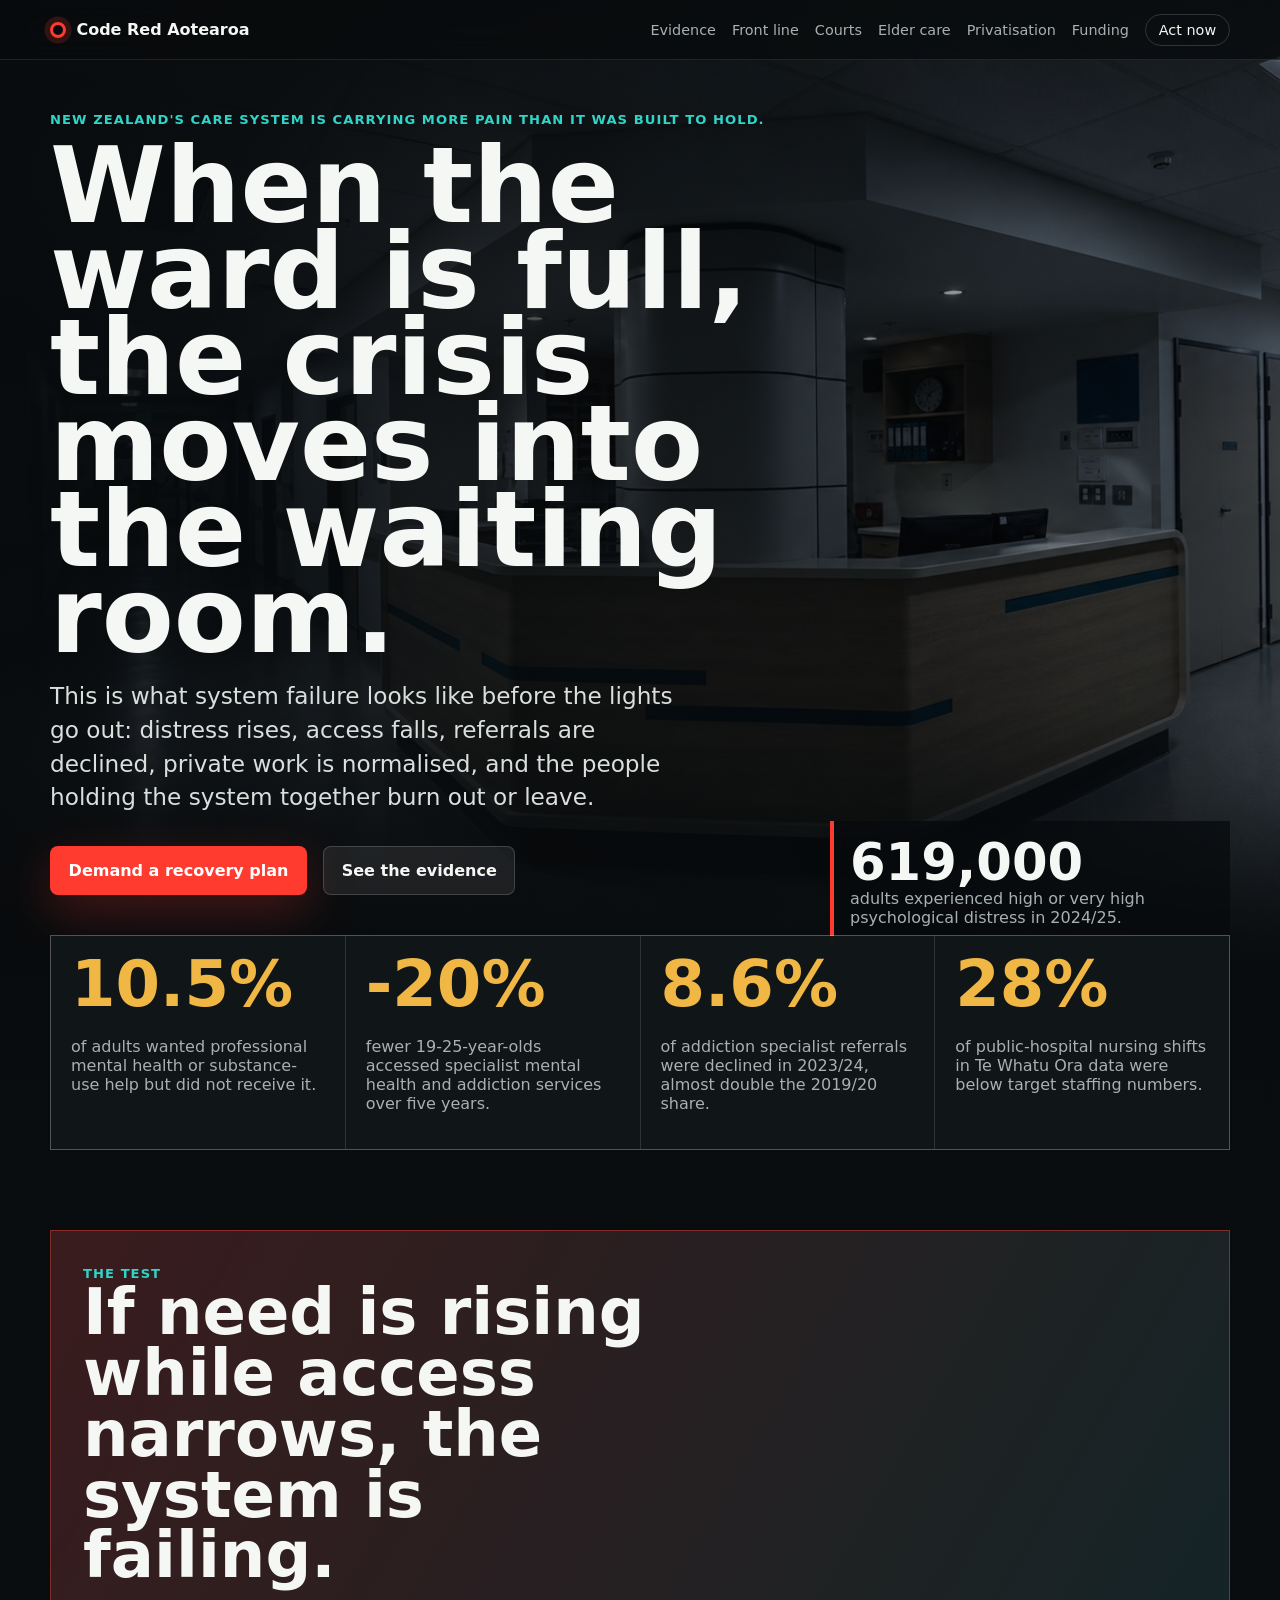
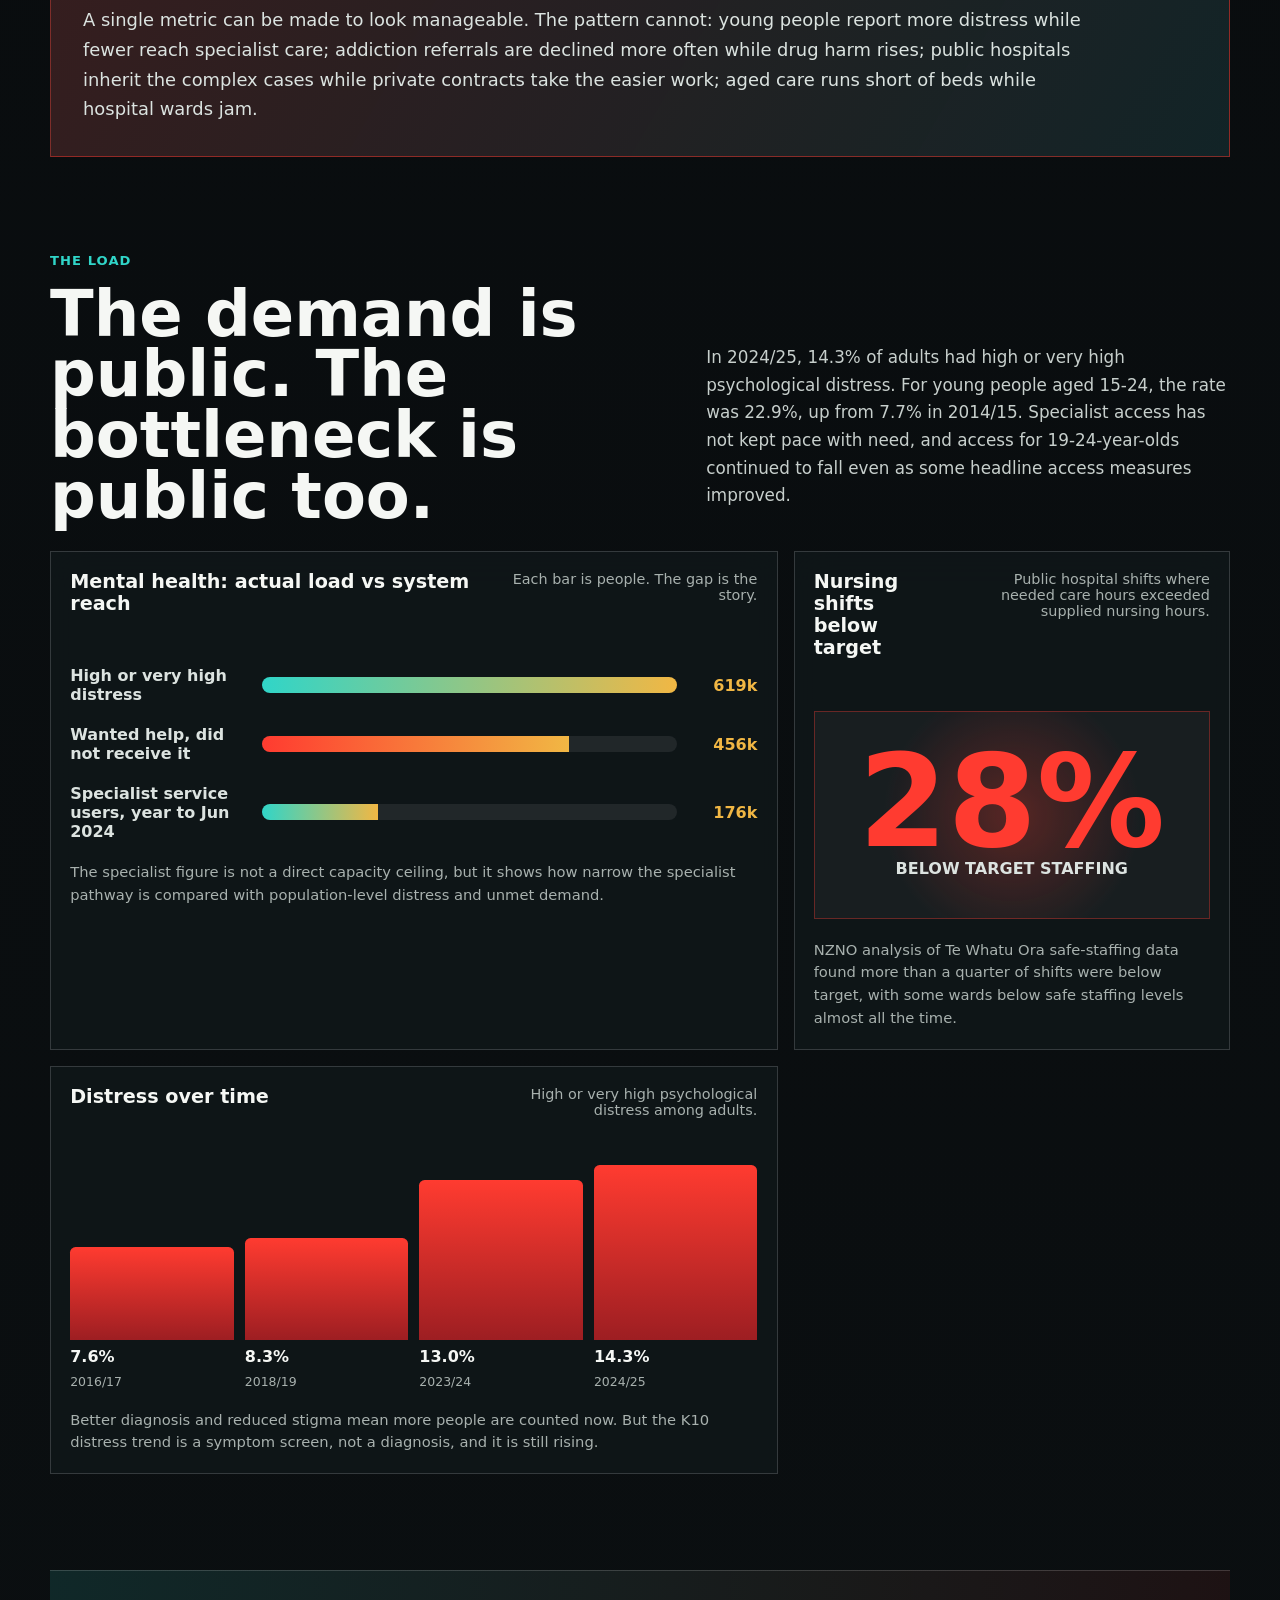
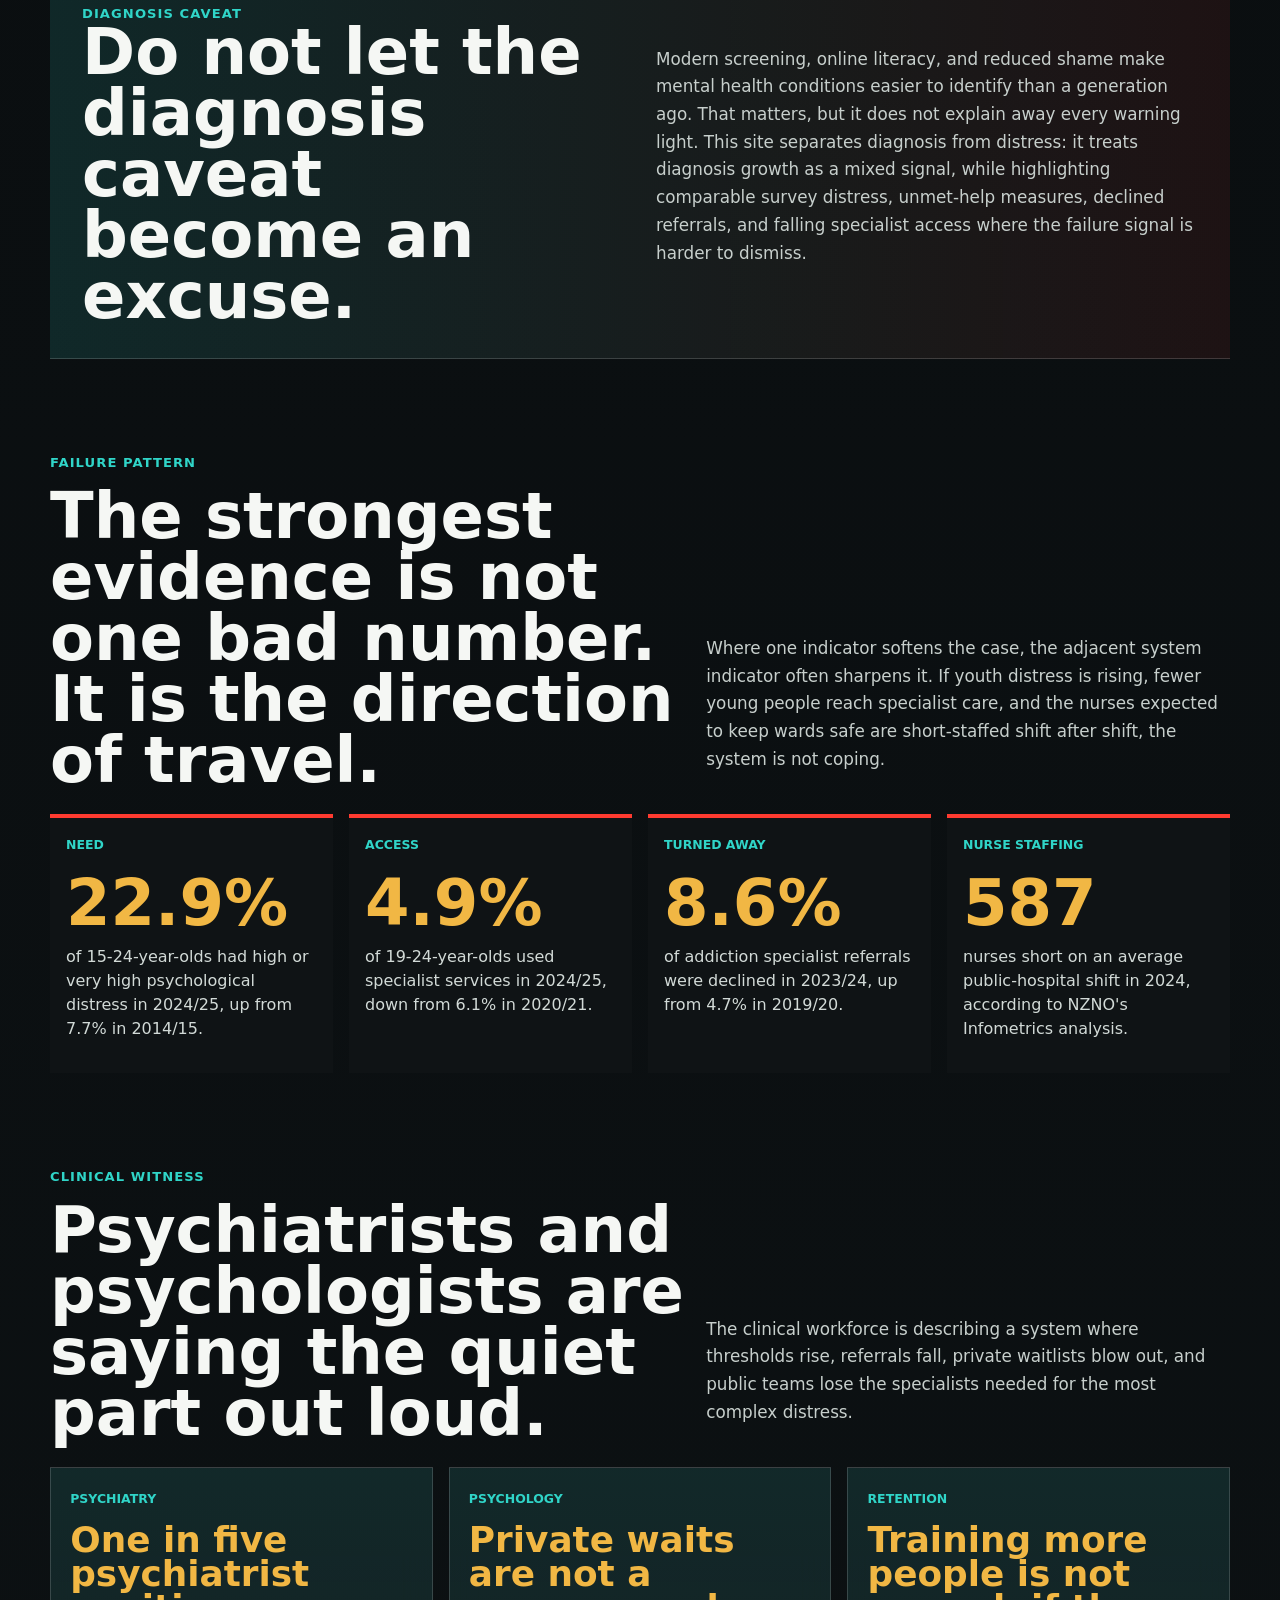
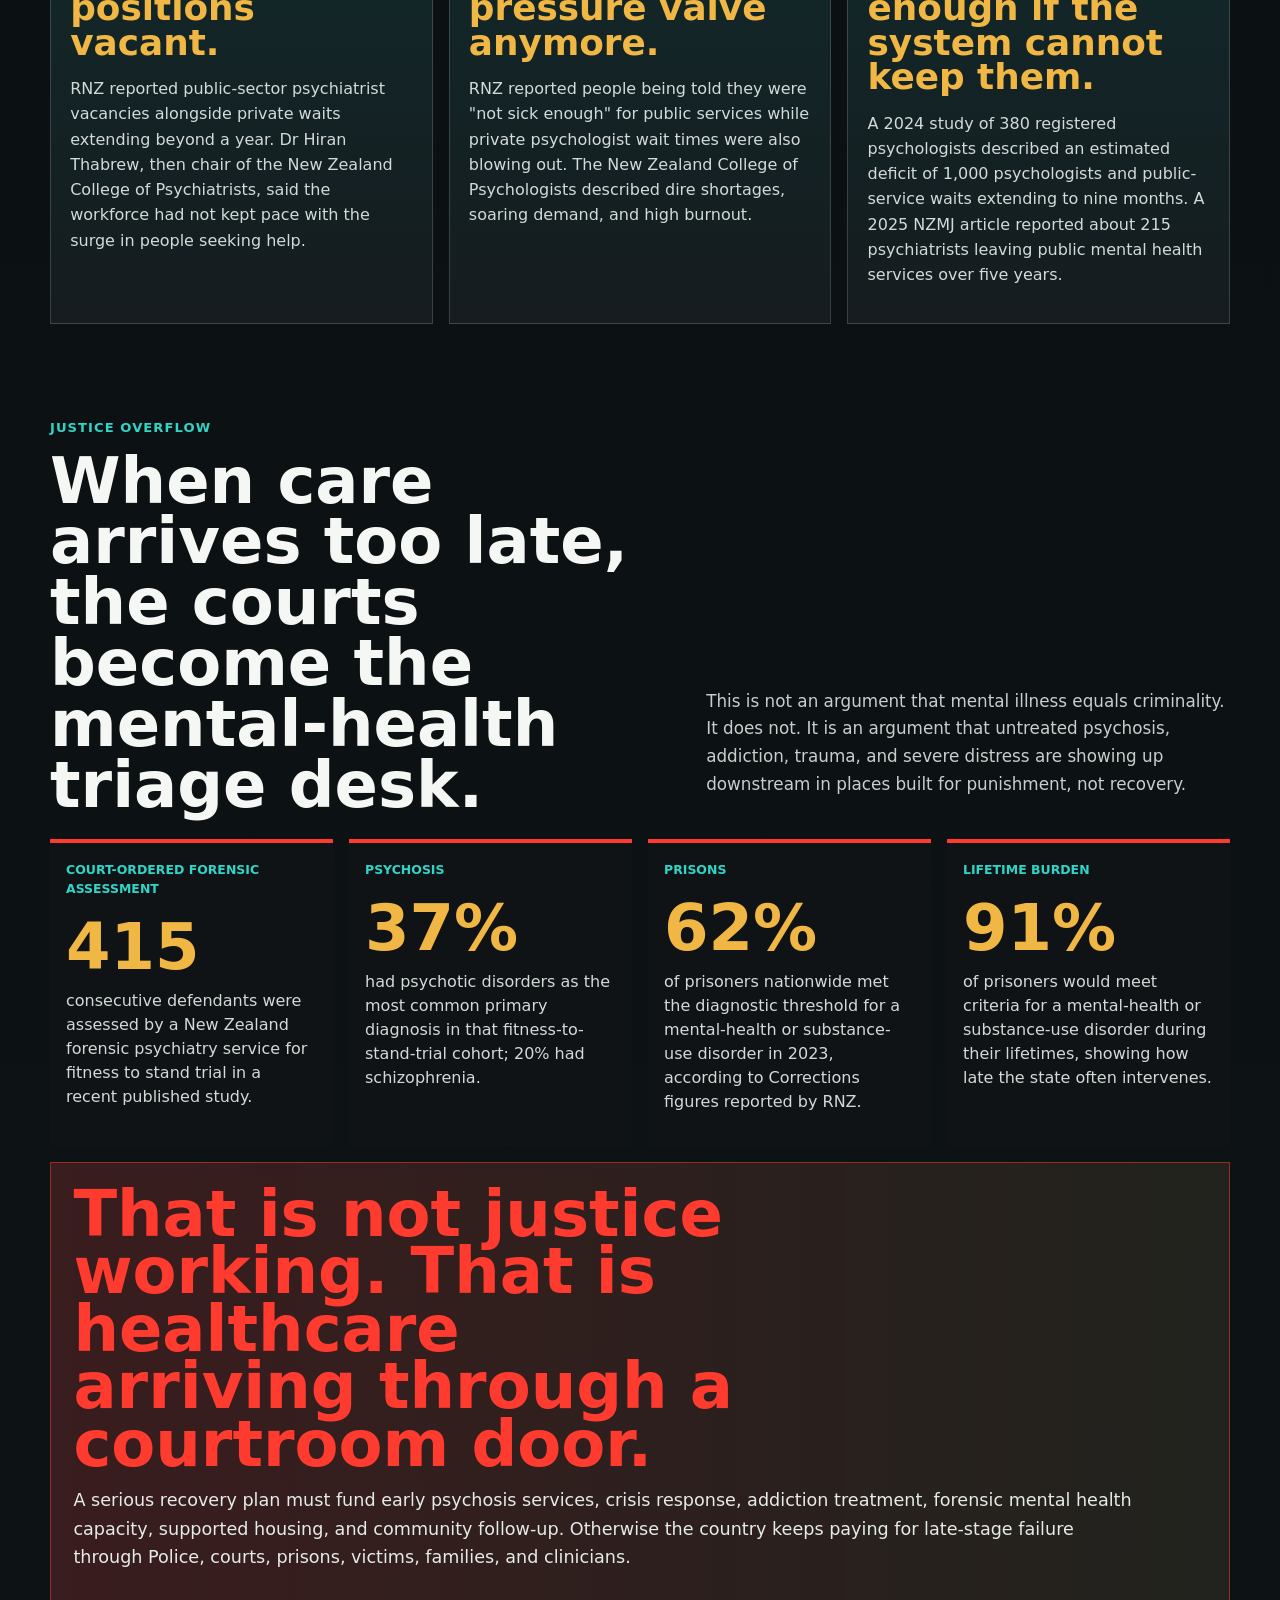
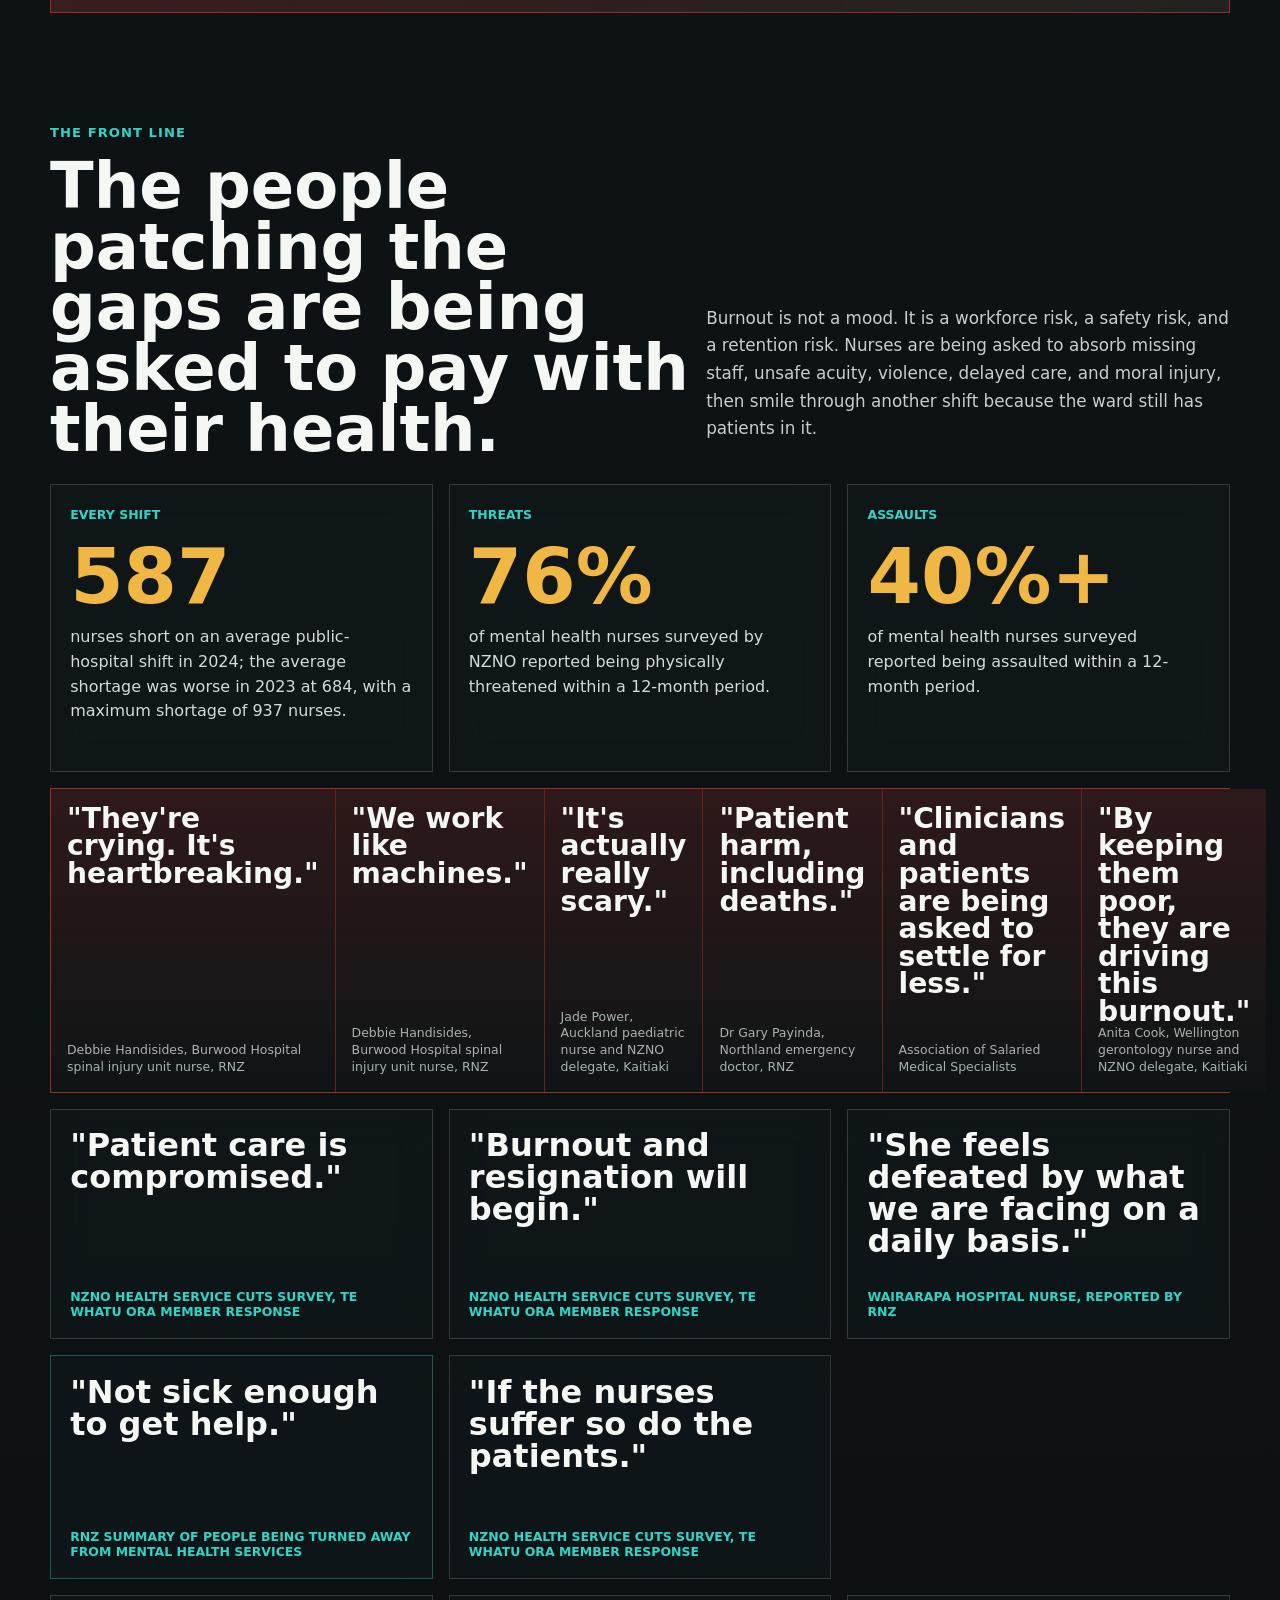
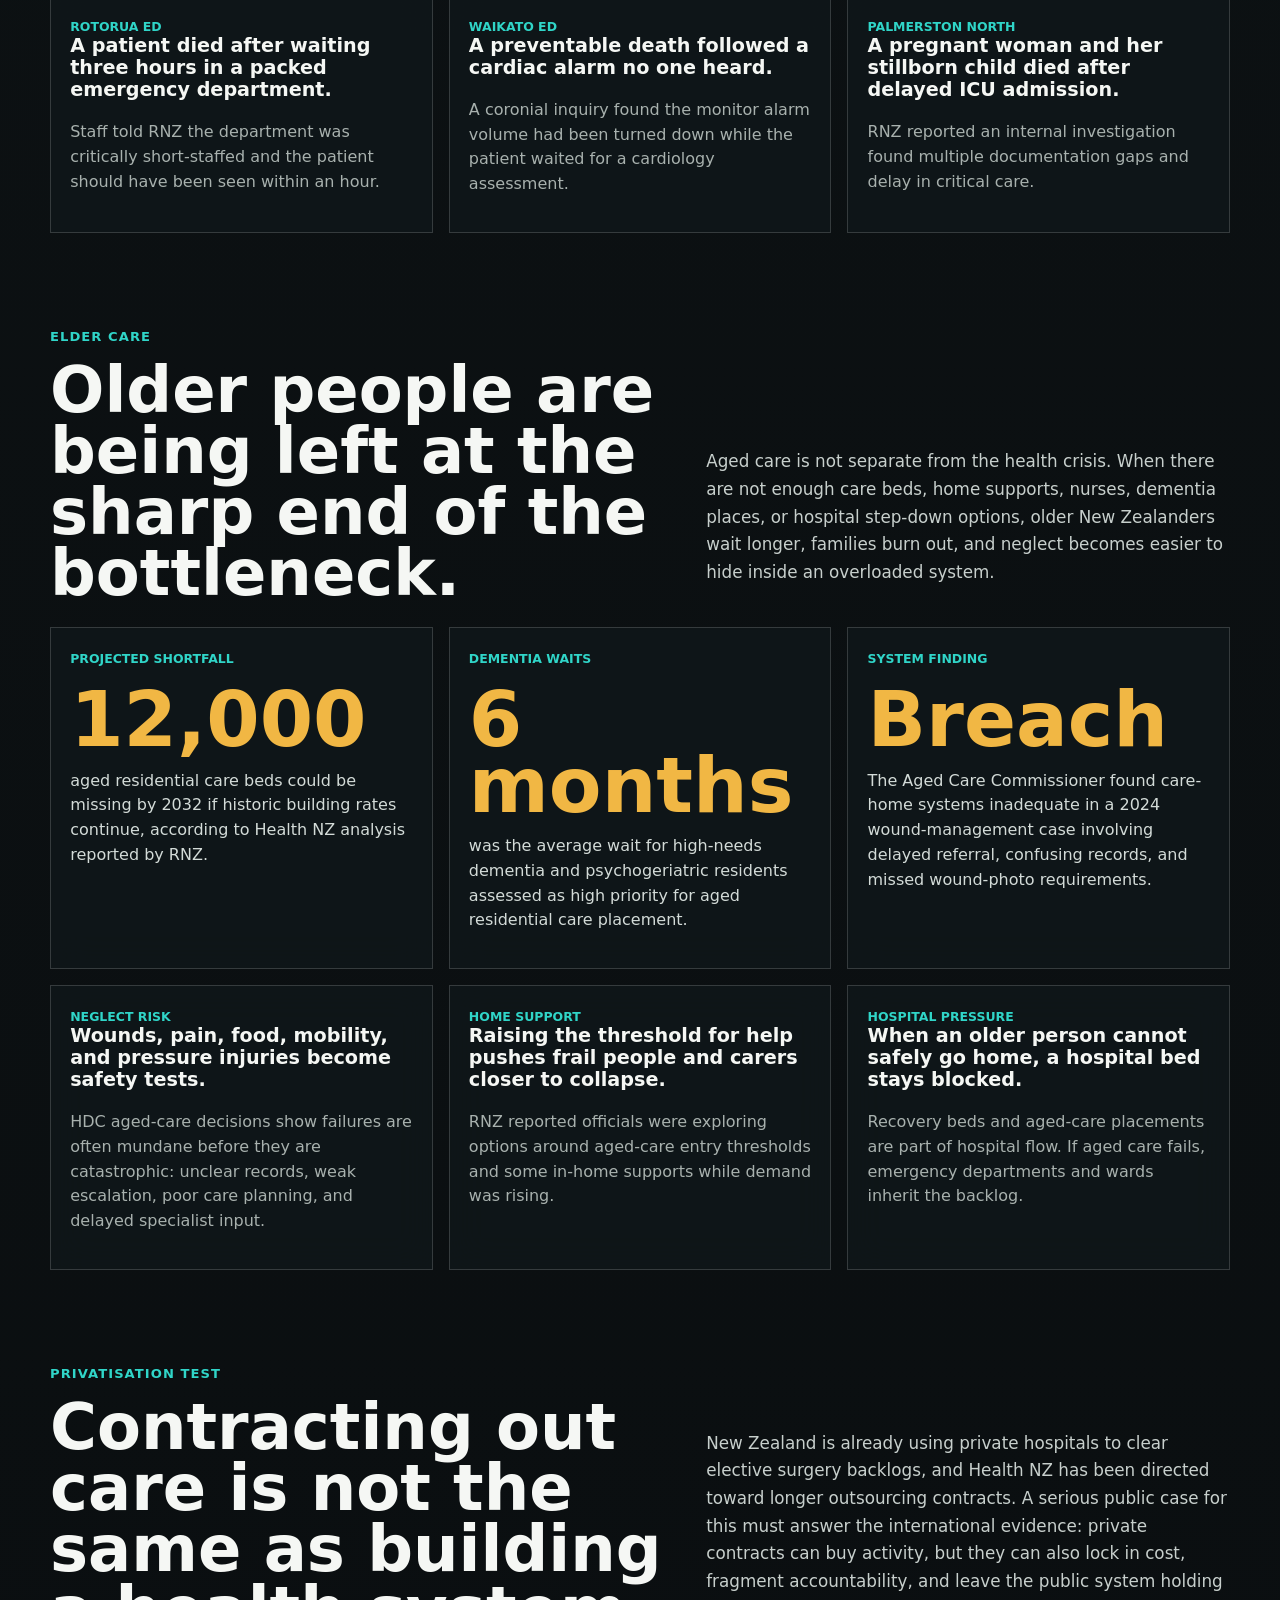
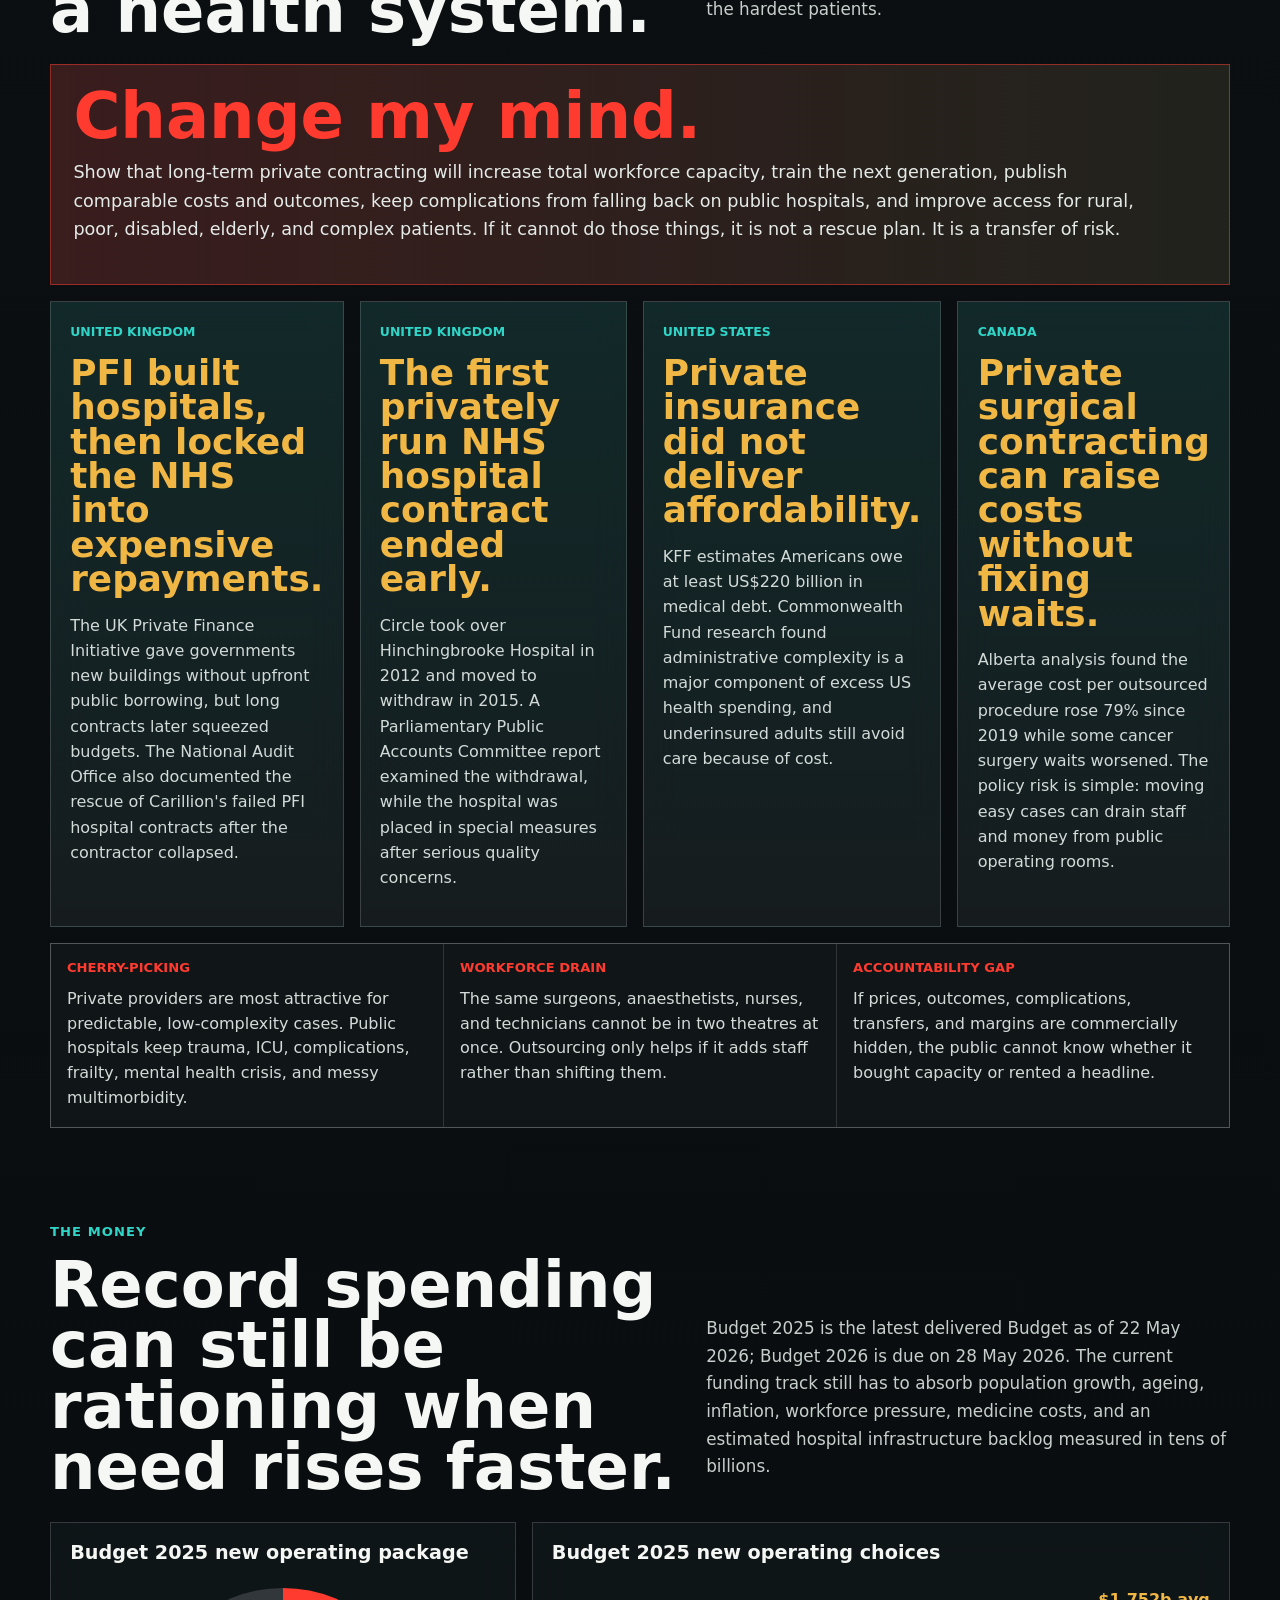
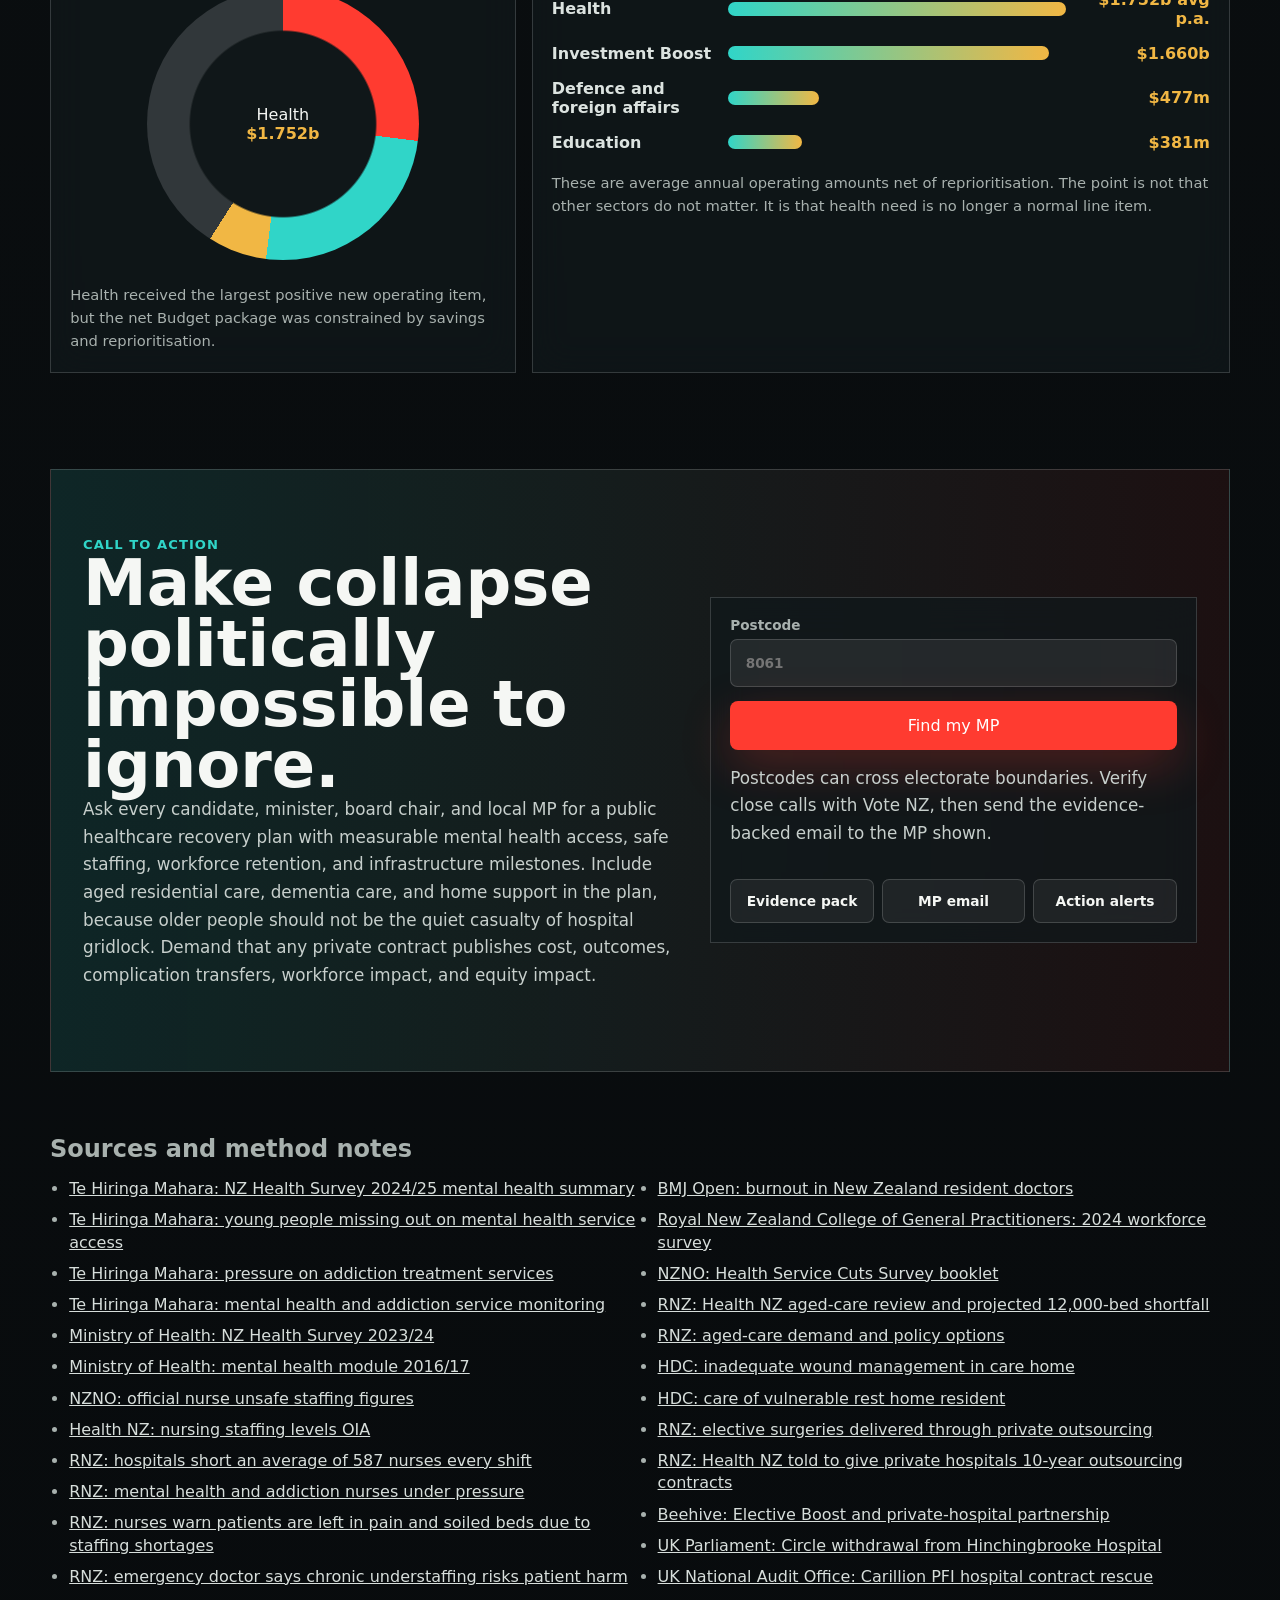
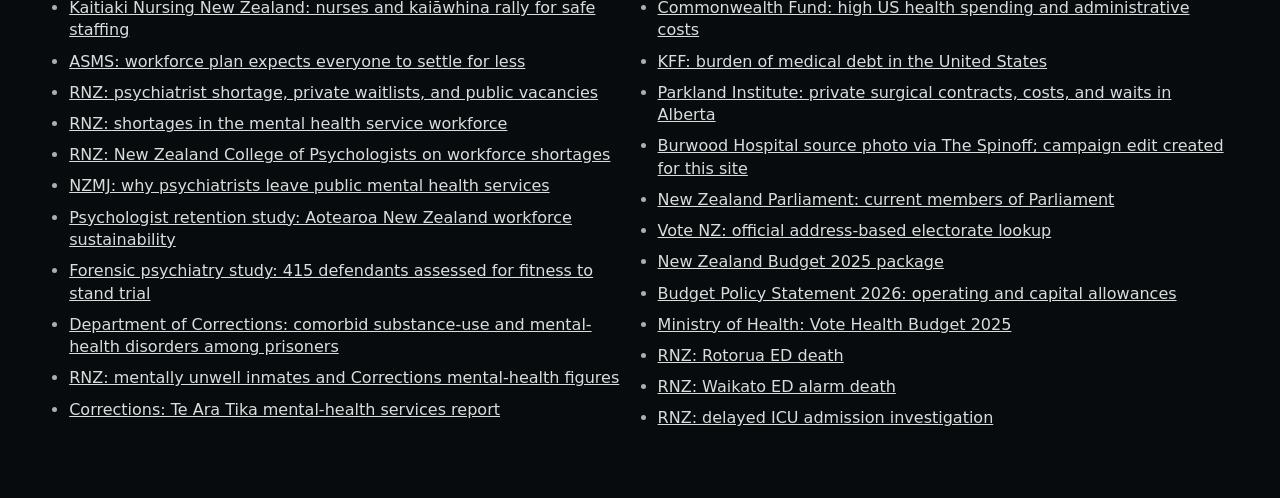
==== index.html @ 7e487094 "Initial healthcare awareness site" ====
<!doctype html>
<html lang="en-NZ">
  <head>
    <meta charset="utf-8" />
    <meta name="viewport" content="width=device-width, initial-scale=1" />
    <title>Code Red Aotearoa | NZ Healthcare Awareness</title>
    <meta
      name="description"
      content="A hard-hitting evidence-led campaign page on the pressure inside New Zealand's public healthcare and mental health systems."
    />
    <link rel="preload" href="assets/burwood-hospital-dark-staffless.png" as="image" />
    <link rel="stylesheet" href="styles.css" />
  </head>
  <body>
    <header class="topbar" aria-label="Primary">
      <a class="brand" href="#top" aria-label="Code Red Aotearoa home">
        <span class="brand-mark"></span>
        <span>Code Red Aotearoa</span>
      </a>
      <nav class="nav-links" aria-label="Sections">
        <a href="#evidence">Evidence</a>
        <a href="#frontline">Front line</a>
        <a href="#courts">Courts</a>
        <a href="#elder-care">Elder care</a>
        <a href="#privatisation">Privatisation</a>
        <a href="#funding">Funding</a>
        <a class="nav-cta" href="#act">Act now</a>
      </nav>
    </header>

    <main id="top">
      <section class="hero">
        <img src="assets/burwood-hospital-dark-staffless.png" alt="" />
        <div class="hero-overlay"></div>
        <div class="hero-content">
          <p class="eyebrow">New Zealand's care system is carrying more pain than it was built to hold.</p>
          <h1>When the ward is full, the crisis moves into the waiting room.</h1>
          <p class="hero-copy">
            This is what system failure looks like before the lights go out: distress rises, access falls, referrals
            are declined, private work is normalised, and the people holding the system together burn out or leave.
          </p>
          <div class="hero-actions">
            <a class="button primary" href="#act">Demand a recovery plan</a>
            <a class="button secondary" href="#evidence">See the evidence</a>
          </div>
        </div>
        <aside class="hero-stat" aria-label="Key statistic">
          <strong>619,000</strong>
          <span>adults experienced high or very high psychological distress in 2024/25.</span>
        </aside>
      </section>

      <section class="impact-strip" aria-label="Snapshot statistics">
        <article>
          <span>10.5%</span>
          <p>of adults wanted professional mental health or substance-use help but did not receive it.</p>
        </article>
        <article>
          <span>-20%</span>
          <p>fewer 19-25-year-olds accessed specialist mental health and addiction services over five years.</p>
        </article>
        <article>
          <span>8.6%</span>
          <p>of addiction specialist referrals were declined in 2023/24, almost double the 2019/20 share.</p>
        </article>
        <article>
          <span>28%</span>
          <p>of public-hospital nursing shifts in Te Whatu Ora data were below target staffing numbers.</p>
        </article>
      </section>

      <section class="failure-thesis" aria-label="Core argument">
        <span class="section-kicker">The test</span>
        <h2>If need is rising while access narrows, the system is failing.</h2>
        <p>
          A single metric can be made to look manageable. The pattern cannot: young people report more distress while
          fewer reach specialist care; addiction referrals are declined more often while drug harm rises; public hospitals
          inherit the complex cases while private contracts take the easier work; aged care runs short of beds while
          hospital wards jam.
        </p>
      </section>

      <section id="evidence" class="section evidence">
        <div class="section-kicker">The load</div>
        <div class="split-intro">
          <h2>The demand is public. The bottleneck is public too.</h2>
          <p>
            In 2024/25, 14.3% of adults had high or very high psychological distress. For young people aged 15-24,
            the rate was 22.9%, up from 7.7% in 2014/15. Specialist access has not kept pace with need, and access
            for 19-24-year-olds continued to fall even as some headline access measures improved.
          </p>
        </div>

        <div class="data-grid">
          <article class="panel wide">
            <div class="panel-head">
              <h3>Mental health: actual load vs system reach</h3>
              <p>Each bar is people. The gap is the story.</p>
            </div>
            <div class="capacity-chart" aria-label="Mental health load and service capacity comparison">
              <div class="bar-row">
                <span>High or very high distress</span>
                <div class="bar-track"><i style="--size: 100%"></i></div>
                <b>619k</b>
              </div>
              <div class="bar-row danger">
                <span>Wanted help, did not receive it</span>
                <div class="bar-track"><i style="--size: 74%"></i></div>
                <b>456k</b>
              </div>
              <div class="bar-row">
                <span>Specialist service users, year to Jun 2024</span>
                <div class="bar-track"><i style="--size: 28%"></i></div>
                <b>176k</b>
              </div>
            </div>
            <p class="note">
              The specialist figure is not a direct capacity ceiling, but it shows how narrow the specialist pathway
              is compared with population-level distress and unmet demand.
            </p>
          </article>

          <article class="panel">
            <div class="panel-head">
              <h3>Nursing shifts below target</h3>
              <p>Public hospital shifts where needed care hours exceeded supplied nursing hours.</p>
            </div>
            <div class="staffing-meter" aria-label="Twenty-eight percent of nursing shifts below target staffing">
              <strong>28%</strong>
              <span>below target staffing</span>
            </div>
            <p class="note">
              NZNO analysis of Te Whatu Ora safe-staffing data found more than a quarter of shifts were below target,
              with some wards below safe staffing levels almost all the time.
            </p>
          </article>

          <article class="panel">
            <div class="panel-head">
              <h3>Distress over time</h3>
              <p>High or very high psychological distress among adults.</p>
            </div>
            <div class="mini-bars">
              <div><i style="height: 53%"></i><span>7.6%</span><em>2016/17</em></div>
              <div><i style="height: 58%"></i><span>8.3%</span><em>2018/19</em></div>
              <div><i style="height: 91%"></i><span>13.0%</span><em>2023/24</em></div>
              <div><i style="height: 100%"></i><span>14.3%</span><em>2024/25</em></div>
            </div>
            <p class="note">
              Better diagnosis and reduced stigma mean more people are counted now. But the K10 distress trend is a
              symptom screen, not a diagnosis, and it is still rising.
            </p>
          </article>
        </div>
      </section>

      <section class="diagnosis-band">
        <div>
          <span class="section-kicker">Diagnosis caveat</span>
          <h2>Do not let the diagnosis caveat become an excuse.</h2>
        </div>
        <p>
          Modern screening, online literacy, and reduced shame make mental health conditions easier to identify than a
          generation ago. That matters, but it does not explain away every warning light. This site separates diagnosis
          from distress: it treats diagnosis growth as a mixed signal, while highlighting comparable survey distress,
          unmet-help measures, declined referrals, and falling specialist access where the failure signal is harder to
          dismiss.
        </p>
      </section>

      <section class="section proof-stack">
        <div class="section-kicker">Failure pattern</div>
        <div class="split-intro">
          <h2>The strongest evidence is not one bad number. It is the direction of travel.</h2>
          <p>
            Where one indicator softens the case, the adjacent system indicator often sharpens it. If youth distress is
            rising, fewer young people reach specialist care, and the nurses expected to keep wards safe are
            short-staffed shift after shift, the system is not coping.
          </p>
        </div>
        <div class="proof-grid">
          <article>
            <span>Need</span>
            <strong>22.9%</strong>
            <p>of 15-24-year-olds had high or very high psychological distress in 2024/25, up from 7.7% in 2014/15.</p>
          </article>
          <article>
            <span>Access</span>
            <strong>4.9%</strong>
            <p>of 19-24-year-olds used specialist services in 2024/25, down from 6.1% in 2020/21.</p>
          </article>
          <article>
            <span>Turned away</span>
            <strong>8.6%</strong>
            <p>of addiction specialist referrals were declined in 2023/24, up from 4.7% in 2019/20.</p>
          </article>
          <article>
            <span>Nurse staffing</span>
            <strong>587</strong>
            <p>nurses short on an average public-hospital shift in 2024, according to NZNO's Infometrics analysis.</p>
          </article>
        </div>
      </section>

      <section class="section clinical-voices">
        <div class="section-kicker">Clinical witness</div>
        <div class="split-intro">
          <h2>Psychiatrists and psychologists are saying the quiet part out loud.</h2>
          <p>
            The clinical workforce is describing a system where thresholds rise, referrals fall, private waitlists blow
            out, and public teams lose the specialists needed for the most complex distress.
          </p>
        </div>

        <div class="clinical-grid">
          <article class="clinical-card">
            <span>Psychiatry</span>
            <h3>One in five psychiatrist positions vacant.</h3>
            <p>
              RNZ reported public-sector psychiatrist vacancies alongside private waits extending beyond a year. Dr Hiran
              Thabrew, then chair of the New Zealand College of Psychiatrists, said the workforce had not kept pace with
              the surge in people seeking help.
            </p>
          </article>
          <article class="clinical-card">
            <span>Psychology</span>
            <h3>Private waits are not a pressure valve anymore.</h3>
            <p>
              RNZ reported people being told they were "not sick enough" for public services while private psychologist
              wait times were also blowing out. The New Zealand College of Psychologists described dire shortages,
              soaring demand, and high burnout.
            </p>
          </article>
          <article class="clinical-card">
            <span>Retention</span>
            <h3>Training more people is not enough if the system cannot keep them.</h3>
            <p>
              A 2024 study of 380 registered psychologists described an estimated deficit of 1,000 psychologists and
              public-service waits extending to nine months. A 2025 NZMJ article reported about 215 psychiatrists leaving
              public mental health services over five years.
            </p>
          </article>
        </div>
      </section>

      <section id="courts" class="section courts">
        <div class="section-kicker">Justice overflow</div>
        <div class="split-intro">
          <h2>When care arrives too late, the courts become the mental-health triage desk.</h2>
          <p>
            This is not an argument that mental illness equals criminality. It does not. It is an argument that untreated
            psychosis, addiction, trauma, and severe distress are showing up downstream in places built for punishment,
            not recovery.
          </p>
        </div>

        <div class="justice-grid">
          <article>
            <span>Court-ordered forensic assessment</span>
            <strong>415</strong>
            <p>
              consecutive defendants were assessed by a New Zealand forensic psychiatry service for fitness to stand
              trial in a recent published study.
            </p>
          </article>
          <article>
            <span>Psychosis</span>
            <strong>37%</strong>
            <p>
              had psychotic disorders as the most common primary diagnosis in that fitness-to-stand-trial cohort; 20%
              had schizophrenia.
            </p>
          </article>
          <article>
            <span>Prisons</span>
            <strong>62%</strong>
            <p>
              of prisoners nationwide met the diagnostic threshold for a mental-health or substance-use disorder in
              2023, according to Corrections figures reported by RNZ.
            </p>
          </article>
          <article>
            <span>Lifetime burden</span>
            <strong>91%</strong>
            <p>
              of prisoners would meet criteria for a mental-health or substance-use disorder during their lifetimes,
              showing how late the state often intervenes.
            </p>
          </article>
        </div>

        <div class="challenge-card justice-warning">
          <h3>That is not justice working. That is healthcare arriving through a courtroom door.</h3>
          <p>
            A serious recovery plan must fund early psychosis services, crisis response, addiction treatment, forensic
            mental health capacity, supported housing, and community follow-up. Otherwise the country keeps paying for
            late-stage failure through Police, courts, prisons, victims, families, and clinicians.
          </p>
        </div>
      </section>

      <section id="frontline" class="section frontline">
        <div class="section-kicker">The front line</div>
        <div class="split-intro">
          <h2>The people patching the gaps are being asked to pay with their health.</h2>
          <p>
            Burnout is not a mood. It is a workforce risk, a safety risk, and a retention risk. Nurses are being asked
            to absorb missing staff, unsafe acuity, violence, delayed care, and moral injury, then smile through another
            shift because the ward still has patients in it.
          </p>
        </div>

        <div class="nurse-pressure-grid">
          <article class="panel alert-panel">
            <span>Every shift</span>
            <strong>587</strong>
            <p>
              nurses short on an average public-hospital shift in 2024; the average shortage was worse in 2023 at 684,
              with a maximum shortage of 937 nurses.
            </p>
          </article>
          <article class="panel alert-panel">
            <span>Threats</span>
            <strong>76%</strong>
            <p>
              of mental health nurses surveyed by NZNO reported being physically threatened within a 12-month period.
            </p>
          </article>
          <article class="panel alert-panel">
            <span>Assaults</span>
            <strong>40%+</strong>
            <p>
              of mental health nurses surveyed reported being assaulted within a 12-month period.
            </p>
          </article>
        </div>

        <div class="hard-quote-wall" aria-label="Hard-hitting quotes from nurses and doctors">
          <article>
            <p>"They're crying. It's heartbreaking."</p>
            <span>Debbie Handisides, Burwood Hospital spinal injury unit nurse, RNZ</span>
          </article>
          <article>
            <p>"We work like machines."</p>
            <span>Debbie Handisides, Burwood Hospital spinal injury unit nurse, RNZ</span>
          </article>
          <article>
            <p>"It's actually really scary."</p>
            <span>Jade Power, Auckland paediatric nurse and NZNO delegate, Kaitiaki</span>
          </article>
          <article>
            <p>"Patient harm, including deaths."</p>
            <span>Dr Gary Payinda, Northland emergency doctor, RNZ</span>
          </article>
          <article>
            <p>"Clinicians and patients are being asked to settle for less."</p>
            <span>Association of Salaried Medical Specialists</span>
          </article>
          <article>
            <p>"By keeping them poor, they are driving this burnout."</p>
            <span>Anita Cook, Wellington gerontology nurse and NZNO delegate, Kaitiaki</span>
          </article>
        </div>

        <div class="quote-grid">
          <article class="quote-card">
            <p>"Patient care is compromised."</p>
            <span>NZNO Health Service Cuts Survey, Te Whatu Ora member response</span>
          </article>
          <article class="quote-card">
            <p>"Burnout and resignation will begin."</p>
            <span>NZNO Health Service Cuts Survey, Te Whatu Ora member response</span>
          </article>
          <article class="quote-card">
            <p>"She feels defeated by what we are facing on a daily basis."</p>
            <span>Wairarapa Hospital nurse, reported by RNZ</span>
          </article>
          <article class="quote-card clinician-quote">
            <p>"Not sick enough to get help."</p>
            <span>RNZ summary of people being turned away from mental health services</span>
          </article>
          <article class="quote-card">
            <p>"If the nurses suffer so do the patients."</p>
            <span>NZNO Health Service Cuts Survey, Te Whatu Ora member response</span>
          </article>
        </div>

        <div class="story-grid">
          <article>
            <span>Rotorua ED</span>
            <h3>A patient died after waiting three hours in a packed emergency department.</h3>
            <p>
              Staff told RNZ the department was critically short-staffed and the patient should have been seen within
              an hour.
            </p>
          </article>
          <article>
            <span>Waikato ED</span>
            <h3>A preventable death followed a cardiac alarm no one heard.</h3>
            <p>
              A coronial inquiry found the monitor alarm volume had been turned down while the patient waited for a
              cardiology assessment.
            </p>
          </article>
          <article>
            <span>Palmerston North</span>
            <h3>A pregnant woman and her stillborn child died after delayed ICU admission.</h3>
            <p>
              RNZ reported an internal investigation found multiple documentation gaps and delay in critical care.
            </p>
          </article>
        </div>
      </section>

      <section id="elder-care" class="section elder-care">
        <div class="section-kicker">Elder care</div>
        <div class="split-intro">
          <h2>Older people are being left at the sharp end of the bottleneck.</h2>
          <p>
            Aged care is not separate from the health crisis. When there are not enough care beds, home supports, nurses,
            dementia places, or hospital step-down options, older New Zealanders wait longer, families burn out, and
            neglect becomes easier to hide inside an overloaded system.
          </p>
        </div>

        <div class="elder-grid">
          <article class="panel alert-panel">
            <span>Projected shortfall</span>
            <strong>12,000</strong>
            <p>
              aged residential care beds could be missing by 2032 if historic building rates continue, according to
              Health NZ analysis reported by RNZ.
            </p>
          </article>
          <article class="panel alert-panel">
            <span>Dementia waits</span>
            <strong>6 months</strong>
            <p>
              was the average wait for high-needs dementia and psychogeriatric residents assessed as high priority for
              aged residential care placement.
            </p>
          </article>
          <article class="panel alert-panel">
            <span>System finding</span>
            <strong>Breach</strong>
            <p>
              The Aged Care Commissioner found care-home systems inadequate in a 2024 wound-management case involving
              delayed referral, confusing records, and missed wound-photo requirements.
            </p>
          </article>
        </div>

        <div class="story-grid elder-stories">
          <article>
            <span>Neglect risk</span>
            <h3>Wounds, pain, food, mobility, and pressure injuries become safety tests.</h3>
            <p>
              HDC aged-care decisions show failures are often mundane before they are catastrophic: unclear records,
              weak escalation, poor care planning, and delayed specialist input.
            </p>
          </article>
          <article>
            <span>Home support</span>
            <h3>Raising the threshold for help pushes frail people and carers closer to collapse.</h3>
            <p>
              RNZ reported officials were exploring options around aged-care entry thresholds and some in-home supports
              while demand was rising.
            </p>
          </article>
          <article>
            <span>Hospital pressure</span>
            <h3>When an older person cannot safely go home, a hospital bed stays blocked.</h3>
            <p>
              Recovery beds and aged-care placements are part of hospital flow. If aged care fails, emergency departments
              and wards inherit the backlog.
            </p>
          </article>
        </div>
      </section>

      <section id="privatisation" class="section privatisation">
        <div class="section-kicker">Privatisation test</div>
        <div class="split-intro">
          <h2>Contracting out care is not the same as building a health system.</h2>
          <p>
            New Zealand is already using private hospitals to clear elective surgery backlogs, and Health NZ has been
            directed toward longer outsourcing contracts. A serious public case for this must answer the international
            evidence: private contracts can buy activity, but they can also lock in cost, fragment accountability, and
            leave the public system holding the hardest patients.
          </p>
        </div>

        <div class="challenge-card">
          <h3>Change my mind.</h3>
          <p>
            Show that long-term private contracting will increase total workforce capacity, train the next generation,
            publish comparable costs and outcomes, keep complications from falling back on public hospitals, and improve
            access for rural, poor, disabled, elderly, and complex patients. If it cannot do those things, it is not a
            rescue plan. It is a transfer of risk.
          </p>
        </div>

        <div class="privatisation-grid">
          <article class="clinical-card">
            <span>United Kingdom</span>
            <h3>PFI built hospitals, then locked the NHS into expensive repayments.</h3>
            <p>
              The UK Private Finance Initiative gave governments new buildings without upfront public borrowing, but
              long contracts later squeezed budgets. The National Audit Office also documented the rescue of Carillion's
              failed PFI hospital contracts after the contractor collapsed.
            </p>
          </article>
          <article class="clinical-card">
            <span>United Kingdom</span>
            <h3>The first privately run NHS hospital contract ended early.</h3>
            <p>
              Circle took over Hinchingbrooke Hospital in 2012 and moved to withdraw in 2015. A Parliamentary Public
              Accounts Committee report examined the withdrawal, while the hospital was placed in special measures after
              serious quality concerns.
            </p>
          </article>
          <article class="clinical-card">
            <span>United States</span>
            <h3>Private insurance did not deliver affordability.</h3>
            <p>
              KFF estimates Americans owe at least US$220 billion in medical debt. Commonwealth Fund research found
              administrative complexity is a major component of excess US health spending, and underinsured adults still
              avoid care because of cost.
            </p>
          </article>
          <article class="clinical-card">
            <span>Canada</span>
            <h3>Private surgical contracting can raise costs without fixing waits.</h3>
            <p>
              Alberta analysis found the average cost per outsourced procedure rose 79% since 2019 while some cancer
              surgery waits worsened. The policy risk is simple: moving easy cases can drain staff and money from public
              operating rooms.
            </p>
          </article>
        </div>

        <div class="privatisation-warnings">
          <article>
            <span>Cherry-picking</span>
            <p>Private providers are most attractive for predictable, low-complexity cases. Public hospitals keep trauma, ICU, complications, frailty, mental health crisis, and messy multimorbidity.</p>
          </article>
          <article>
            <span>Workforce drain</span>
            <p>The same surgeons, anaesthetists, nurses, and technicians cannot be in two theatres at once. Outsourcing only helps if it adds staff rather than shifting them.</p>
          </article>
          <article>
            <span>Accountability gap</span>
            <p>If prices, outcomes, complications, transfers, and margins are commercially hidden, the public cannot know whether it bought capacity or rented a headline.</p>
          </article>
        </div>
      </section>

      <section id="funding" class="section funding">
        <div class="section-kicker">The money</div>
        <div class="split-intro">
          <h2>Record spending can still be rationing when need rises faster.</h2>
          <p>
            Budget 2025 is the latest delivered Budget as of 22 May 2026; Budget 2026 is due on 28 May 2026.
            The current funding track still has to absorb population growth, ageing, inflation, workforce pressure,
            medicine costs, and an estimated hospital infrastructure backlog measured in tens of billions.
          </p>
        </div>

        <div class="funding-layout">
          <article class="panel">
            <h3>Budget 2025 new operating package</h3>
            <div class="donut" aria-label="Health share of selected Budget 2025 package">
              <span>Health<br /><strong>$1.752b</strong></span>
            </div>
            <p class="note">
              Health received the largest positive new operating item, but the net Budget package was constrained by
              savings and reprioritisation.
            </p>
          </article>
          <article class="panel wide">
            <h3>Budget 2025 new operating choices</h3>
            <div class="sector-list">
              <div><span>Health</span><i style="--size: 100%"></i><b>$1.752b avg p.a.</b></div>
              <div><span>Investment Boost</span><i style="--size: 95%"></i><b>$1.660b</b></div>
              <div><span>Defence and foreign affairs</span><i style="--size: 27%"></i><b>$477m</b></div>
              <div><span>Education</span><i style="--size: 22%"></i><b>$381m</b></div>
            </div>
            <p class="note">
              These are average annual operating amounts net of reprioritisation. The point is not that other sectors do
              not matter. It is that health need is no longer a normal line item.
            </p>
          </article>
        </div>
      </section>

      <section id="act" class="cta">
        <div>
          <span class="section-kicker">Call to action</span>
          <h2>Make collapse politically impossible to ignore.</h2>
          <p>
            Ask every candidate, minister, board chair, and local MP for a public healthcare recovery plan with measurable
            mental health access, safe staffing, workforce retention, and infrastructure milestones.
            Include aged residential care, dementia care, and home support in the plan, because older people should not
            be the quiet casualty of hospital gridlock. Demand that any private contract publishes cost, outcomes,
            complication transfers, workforce impact, and equity impact.
          </p>
        </div>
        <form class="action-card" aria-label="Find and email your local MP">
          <label>
            Postcode
            <input id="postcode-input" type="text" placeholder="8061" inputmode="numeric" autocomplete="postal-code" />
          </label>
          <button type="submit">Find my MP</button>
          <div class="mp-result" id="mp-result" aria-live="polite"></div>
          <p>
            Postcodes can cross electorate boundaries. Verify close calls with Vote NZ, then send the evidence-backed
            email to the MP shown.
          </p>
          <div class="toolkit-links" aria-label="Campaign materials">
            <a href="toolkit/evidence-pack.html">Evidence pack</a>
            <a href="toolkit/mp-email-template.html">MP email</a>
            <a href="toolkit/local-action-alerts.html">Action alerts</a>
          </div>
        </form>
      </section>

      <section class="sources" aria-label="Sources">
        <h2>Sources and method notes</h2>
        <ul>
          <li><a href="https://www.mhwc.govt.nz/our-work/wellbeing/nz-health-survey-mental-health-and-substance-use-data/">Te Hiringa Mahara: NZ Health Survey 2024/25 mental health summary</a></li>
          <li><a href="https://www.mhwc.govt.nz/news-and-resources/young-people-missing-out-on-access-to-mental-health-services/">Te Hiringa Mahara: young people missing out on mental health service access</a></li>
          <li><a href="https://www.mhwc.govt.nz/news-and-resources/pressure-on-addiction-treatment-services-highlighted/">Te Hiringa Mahara: pressure on addiction treatment services</a></li>
          <li><a href="https://www.mhwc.govt.nz/our-work/mental-health-and-addiction-system/mental-health-and-addiction-service-monitoring/">Te Hiringa Mahara: mental health and addiction service monitoring</a></li>
          <li><a href="https://www.health.govt.nz/publications/annual-update-of-key-results-202324-new-zealand-health-survey">Ministry of Health: NZ Health Survey 2023/24</a></li>
          <li><a href="https://www.health.govt.nz/publications/mental-health-201617-new-zealand-health-survey">Ministry of Health: mental health module 2016/17</a></li>
          <li><a href="https://www.nzno.org.nz/resources/nursing_reports/pid/4779/ev/1/categoryid/24/categoryname/safe-staffing">NZNO: official nurse unsafe staffing figures</a></li>
          <li><a href="https://www.healthnz.govt.nz/publications/safe-staffing-numbers-oia">Health NZ: nursing staffing levels OIA</a></li>
          <li><a href="https://www.rnz.co.nz/news/national/573261/hospitals-short-an-average-of-587-nurses-every-shift-last-year-report">RNZ: hospitals short an average of 587 nurses every shift</a></li>
          <li><a href="https://www.rnz.co.nz/news/national/518818/health-new-zealand-admits-mental-health-addiction-nurses-under-pressure">RNZ: mental health and addiction nurses under pressure</a></li>
          <li><a href="https://www.rnz.co.nz/news/national/516439/nurses-protest-warn-patients-being-left-in-pain-soiled-beds-due-to-staffing-shortages">RNZ: nurses warn patients are left in pain and soiled beds due to staffing shortages</a></li>
          <li><a href="https://www.rnz.co.nz/news/top/527652/patient-harm-cannot-be-avoided-amid-chronic-understaffing-in-health-sector-emergency-doctor">RNZ: emergency doctor says chronic understaffing risks patient harm</a></li>
          <li><a href="https://kaitiaki.org.nz/article/its-heart-breaking-nurses-and-kaiawhina-to-rally-across-aotearoa-for-safe-staffing/">Kaitiaki Nursing New Zealand: nurses and kaiāwhina rally for safe staffing</a></li>
          <li><a href="https://asms.org.nz/te-whatu-oras-workforce-plan-expects-everyone-to-settle-for-less/">ASMS: workforce plan expects everyone to settle for less</a></li>
          <li><a href="https://www.rnz.co.nz/news/national/519284/psychiatrist-shortage-sees-months-long-private-sector-wait-lists-public-sector-vacancies">RNZ: psychiatrist shortage, private waitlists, and public vacancies</a></li>
          <li><a href="https://www.rnz.co.nz/national/programmes/morningreport/audio/2018931037/shortages-in-mental-health-service-workforce">RNZ: shortages in the mental health service workforce</a></li>
          <li><a href="https://www.rnz.co.nz/national/programmes/checkpoint/audio/2018943225/fears-te-whatu-ora-hiring-freeze-will-see-mental-health-services-tank">RNZ: New Zealand College of Psychologists on workforce shortages</a></li>
          <li><a href="https://nzmj.org.nz/journal/vol-138-no-1618/why-psychiatrists-choose-to-leave-public-mental-health-services">NZMJ: why psychiatrists leave public mental health services</a></li>
          <li><a href="https://sciety.org/articles/activity/10.21203/rs.3.rs-6753953/v1">Psychologist retention study: Aotearoa New Zealand workforce sustainability</a></li>
          <li><a href="https://pmc.ncbi.nlm.nih.gov/articles/PMC11804146/">Forensic psychiatry study: 415 defendants assessed for fitness to stand trial</a></li>
          <li><a href="https://www.corrections.govt.nz/resources/research/comorbid_substance_use_disorders_and_mental_health_disorders_among_new_zealand_prisoners">Department of Corrections: comorbid substance-use and mental-health disorders among prisoners</a></li>
          <li><a href="https://www.rnz.co.nz/national/programmes/ninetonoon/audio/2018956210/mentally-unwell-inmates-in-solitary-confinement-unethical">RNZ: mentally unwell inmates and Corrections mental-health figures</a></li>
          <li><a href="https://www.corrections.govt.nz/__data/assets/pdf_file/0006/62169/Te_Ara_Tika_The_Right_Way_-_The_Delivery_of_Mental_Health_Services.pdf">Corrections: Te Ara Tika mental-health services report</a></li>
          <li><a href="https://bmjopen.bmj.com/content/15/1/e089034">BMJ Open: burnout in New Zealand resident doctors</a></li>
          <li><a href="https://www.rnzcgp.org.nz/our-voice/workforce-survey/">Royal New Zealand College of General Practitioners: 2024 workforce survey</a></li>
          <li><a href="https://www.nzno.org.nz/Portals/0/Files/Documents/Groups/Health%20Sectors/DHB/HNZ/2024-05-24_Health_Service_Cuts_Survey_Booklet.pdf">NZNO: Health Service Cuts Survey booklet</a></li>
          <li><a href="https://www.rnz.co.nz/news/national/514510/danger-nz-will-be-12-000-residential-care-beds-short-by-2032-report-finds">RNZ: Health NZ aged-care review and projected 12,000-bed shortfall</a></li>
          <li><a href="https://www.rnz.co.nz/news/political/527940/government-exploring-all-options-to-deal-with-demand-for-aged-care-minister">RNZ: aged-care demand and policy options</a></li>
          <li><a href="https://www.hdc.org.nz/decisions/search-decisions/2024/20hdc00726/">HDC: inadequate wound management in care home</a></li>
          <li><a href="https://www.hdc.org.nz/decisions/search-decisions/2024/20hdc02394/">HDC: care of vulnerable rest home resident</a></li>
          <li><a href="https://www.rnz.co.nz/news/political/563850/almost-10-000-extra-elective-surgeries-delivered-by-outsourcing-privately-government-says">RNZ: elective surgeries delivered through private outsourcing</a></li>
          <li><a href="https://www.rnz.co.nz/news/national/564316/health-nz-told-to-give-private-hospitals-10-year-outsourcing-contracts">RNZ: Health NZ told to give private hospitals 10-year outsourcing contracts</a></li>
          <li><a href="https://www.beehive.govt.nz/release/elective-boost-delivers-over-9500-additional-procedures-so-far">Beehive: Elective Boost and private-hospital partnership</a></li>
          <li><a href="https://committees.parliament.uk/committee/127/publicaccounts-committee/news/185264/report-circle-withdrawal-from-hinchingbrooke-hospital/">UK Parliament: Circle withdrawal from Hinchingbrooke Hospital</a></li>
          <li><a href="https://www.nao.org.uk/wp-content/uploads/2020/01/Investigation-into-the-rescue-of-Carillions-PFI-hospital-contracts.pdf">UK National Audit Office: Carillion PFI hospital contract rescue</a></li>
          <li><a href="https://www.commonwealthfund.org/publications/issue-briefs/2023/oct/high-us-health-care-spending-where-is-it-all-going">Commonwealth Fund: high US health spending and administrative costs</a></li>
          <li><a href="https://www.kff.org/health-costs/the-burden-of-medical-debt-in-the-united-states/">KFF: burden of medical debt in the United States</a></li>
          <li><a href="https://www.parklandinstitute.ca/private_surgical_contracts">Parkland Institute: private surgical contracts, costs, and waits in Alberta</a></li>
          <li><a href="https://thespinoff.co.nz/society/25-04-2021/how-we-changed-the-way-we-do-health-a-view-from-the-future">Burwood Hospital source photo via The Spinoff; campaign edit created for this site</a></li>
          <li><a href="https://www.parliament.nz/en/mps-and-electorates/members-of-parliament/">New Zealand Parliament: current members of Parliament</a></li>
          <li><a href="https://vote.nz/maps/find-your-electorate">Vote NZ: official address-based electorate lookup</a></li>
          <li><a href="https://budget.govt.nz/budget/2025/at-a-glance/b25-package.htm">New Zealand Budget 2025 package</a></li>
          <li><a href="https://budget.govt.nz/budget/2026/bps/operating-capital-allowances.htm">Budget Policy Statement 2026: operating and capital allowances</a></li>
          <li><a href="https://www.health.govt.nz/about-us/new-zealands-health-system/vote-health/budget-2025">Ministry of Health: Vote Health Budget 2025</a></li>
          <li><a href="https://www.rnz.co.nz/news/top/527510/patient-dies-in-ed-waiting-room-at-rotorua-hospital">RNZ: Rotorua ED death</a></li>
          <li><a href="https://www.rnz.co.nz/news/national/526846/woman-died-in-waikato-hospital-because-cardiac-alarm-volume-was-turned-down">RNZ: Waikato ED alarm death</a></li>
          <li><a href="https://www.rnz.co.nz/news/national/520232/internal-investigation-confirms-pregnant-woman-died-after-delayed-icu-admission">RNZ: delayed ICU admission investigation</a></li>
        </ul>
      </section>
    </main>

    <script src="script.js"></script>
  </body>
</html>
---- styles.css ----
:root {
  color-scheme: dark;
  --bg: #080b0d;
  --ink: #f5f7f4;
  --muted: #a8b1ae;
  --soft: rgba(255, 255, 255, 0.08);
  --line: rgba(255, 255, 255, 0.16);
  --red: #ff3b30;
  --red-deep: #9d1e22;
  --amber: #f1b744;
  --teal: #30d5c8;
  --green: #8bd17c;
  --panel: rgba(17, 24, 27, 0.76);
  --max: 1180px;
  font-family:
    Inter, ui-sans-serif, system-ui, -apple-system, BlinkMacSystemFont, "Segoe UI", sans-serif;
}

* {
  box-sizing: border-box;
}

html {
  scroll-behavior: smooth;
}

body {
  margin: 0;
  background:
    radial-gradient(circle at top right, rgba(48, 213, 200, 0.13), transparent 28rem),
    linear-gradient(180deg, #080b0d 0%, #0d1214 48%, #080b0d 100%);
  color: var(--ink);
  overflow-x: hidden;
}

a {
  color: inherit;
}

.topbar {
  position: fixed;
  z-index: 20;
  top: 0;
  left: 0;
  right: 0;
  display: flex;
  align-items: center;
  justify-content: space-between;
  gap: 1rem;
  padding: 0.85rem max(1rem, calc((100vw - var(--max)) / 2));
  border-bottom: 1px solid rgba(255, 255, 255, 0.1);
  background: rgba(8, 11, 13, 0.76);
  backdrop-filter: blur(18px);
}

.brand,
.nav-links {
  display: flex;
  align-items: center;
}

.brand {
  gap: 0.65rem;
  font-weight: 800;
  letter-spacing: 0;
  text-decoration: none;
}

.brand-mark {
  width: 1rem;
  height: 1rem;
  border: 3px solid var(--red);
  border-radius: 50%;
  box-shadow: 0 0 0 0.35rem rgba(255, 59, 48, 0.17);
}

.nav-links {
  gap: 1rem;
  color: var(--muted);
  font-size: 0.9rem;
}

.nav-links a {
  min-height: 2rem;
  display: inline-flex;
  align-items: center;
  text-decoration: none;
}

.nav-cta {
  padding: 0 0.8rem;
  border: 1px solid var(--line);
  border-radius: 999px;
  color: var(--ink);
}

.hero {
  position: relative;
  min-height: 92svh;
  display: grid;
  align-items: center;
  overflow: hidden;
  padding: 7rem max(1.2rem, calc((100vw - var(--max)) / 2)) 5rem;
}

.hero img,
.hero-overlay {
  position: absolute;
  inset: 0;
}

.hero img {
  width: 100%;
  height: 100%;
  object-fit: cover;
}

.hero-overlay {
  background:
    linear-gradient(90deg, rgba(8, 11, 13, 0.95) 0%, rgba(8, 11, 13, 0.72) 39%, rgba(8, 11, 13, 0.18) 100%),
    linear-gradient(0deg, var(--bg) 0%, transparent 28%, transparent 100%);
}

.hero-content,
.hero-stat {
  position: relative;
}

.hero-content {
  width: 100%;
  max-width: 760px;
  min-width: 0;
}

.eyebrow,
.section-kicker {
  margin: 0 0 1rem;
  color: var(--teal);
  font-size: 0.82rem;
  font-weight: 800;
  letter-spacing: 0.08em;
  text-transform: uppercase;
}

h1,
h2,
h3,
p {
  margin-top: 0;
}

h1 {
  max-width: 13ch;
  margin-bottom: 1.25rem;
  font-size: clamp(4rem, 8.2vw, 8.7rem);
  line-height: 0.82;
  letter-spacing: 0;
  text-wrap: balance;
}

.hero-copy {
  max-width: 640px;
  color: #d9dfdc;
  font-size: clamp(1.1rem, 2vw, 1.45rem);
  line-height: 1.45;
}

.hero-actions,
.funding-layout,
.split-intro,
.data-grid,
.quote-grid,
.story-grid {
  display: grid;
  gap: 1rem;
}

.hero-actions {
  grid-template-columns: repeat(2, minmax(0, max-content));
  margin-top: 2rem;
}

.button,
.action-card button {
  min-height: 3.05rem;
  display: inline-flex;
  align-items: center;
  justify-content: center;
  padding: 0 1.1rem;
  border-radius: 0.5rem;
  font-weight: 800;
  text-decoration: none;
  border: 1px solid var(--line);
}

.primary,
.action-card button {
  border-color: transparent;
  background: var(--red);
  color: white;
  box-shadow: 0 1rem 3rem rgba(255, 59, 48, 0.26);
}

.secondary {
  background: rgba(255, 255, 255, 0.08);
}

.hero-stat {
  width: min(25rem, calc(100vw - 2.4rem));
  position: absolute;
  right: max(1.2rem, calc((100vw - var(--max)) / 2));
  bottom: 2rem;
  padding: 1rem;
  border-left: 4px solid var(--red);
  background: rgba(8, 11, 13, 0.72);
  backdrop-filter: blur(18px);
}

.hero-stat strong {
  display: block;
  font-size: 3.2rem;
  line-height: 1;
}

.hero-stat span {
  color: var(--muted);
}

.impact-strip {
  width: min(var(--max), calc(100% - 2.4rem));
  display: grid;
  grid-template-columns: repeat(4, 1fr);
  gap: 1px;
  margin: -2.5rem auto 0;
  position: relative;
  z-index: 3;
  border: 1px solid var(--line);
  background: var(--line);
}

.impact-strip article {
  min-height: 13rem;
  padding: 1.25rem;
  background: rgba(15, 20, 22, 0.96);
}

.impact-strip span {
  display: block;
  margin-bottom: 1.5rem;
  color: var(--amber);
  font-size: clamp(2.4rem, 5vw, 4.6rem);
  font-weight: 900;
  line-height: 0.9;
}

.impact-strip p,
.note,
.sources,
.action-card p {
  color: var(--muted);
}

.failure-thesis {
  width: min(var(--max), calc(100% - 2.4rem));
  margin: 5rem auto 0;
  padding: 2rem;
  border: 1px solid rgba(255, 59, 48, 0.45);
  background:
    linear-gradient(120deg, rgba(255, 59, 48, 0.18), rgba(48, 213, 200, 0.08)),
    rgba(17, 24, 27, 0.82);
}

.failure-thesis h2 {
  max-width: 13ch;
  color: var(--ink);
}

.failure-thesis p {
  max-width: 64rem;
  margin: 1.2rem 0 0;
  color: #dbe3e0;
  font-size: 1.12rem;
  line-height: 1.65;
}

.section {
  width: min(var(--max), calc(100% - 2.4rem));
  margin: 0 auto;
  padding: 6rem 0 0;
}

.split-intro {
  grid-template-columns: minmax(0, 1.1fr) minmax(20rem, 0.9fr);
  align-items: end;
  margin-bottom: 1.5rem;
}

h2 {
  margin-bottom: 0;
  font-size: clamp(2.4rem, 5vw, 5.3rem);
  line-height: 0.95;
  letter-spacing: 0;
}

.split-intro p,
.diagnosis-band p,
.cta p {
  color: #c7cfcc;
  font-size: 1.05rem;
  line-height: 1.65;
}

.data-grid {
  grid-template-columns: 1.25fr 0.75fr;
}

.panel,
.quote-card,
.story-grid article,
.action-card {
  border: 1px solid var(--line);
  background: var(--panel);
  backdrop-filter: blur(18px);
}

.panel {
  min-height: 22rem;
  padding: 1.2rem;
}

.wide {
  grid-column: span 1;
}

.panel-head {
  display: flex;
  justify-content: space-between;
  gap: 1rem;
  margin-bottom: 2rem;
}

.panel h3,
.story-grid h3 {
  font-size: 1.2rem;
  line-height: 1.15;
}

.panel-head p {
  max-width: 16rem;
  color: var(--muted);
  font-size: 0.9rem;
  text-align: right;
}

.capacity-chart {
  display: grid;
  gap: 1.3rem;
}

.bar-row {
  display: grid;
  grid-template-columns: 11rem minmax(0, 1fr) 4rem;
  align-items: center;
  gap: 1rem;
}

.bar-row span,
.sector-list span {
  color: #dce3e0;
  font-weight: 700;
}

.bar-track {
  height: 1rem;
  overflow: hidden;
  border-radius: 999px;
  background: rgba(255, 255, 255, 0.08);
}

.bar-track i,
.sector-list i {
  display: block;
  width: var(--size);
  height: 100%;
  background: linear-gradient(90deg, var(--teal), var(--amber));
}

.danger .bar-track i {
  background: linear-gradient(90deg, var(--red), var(--amber));
}

.bar-row b {
  color: var(--amber);
  text-align: right;
}

.note {
  margin: 1.25rem 0 0;
  font-size: 0.92rem;
  line-height: 1.55;
}

.staffing-meter {
  min-height: 13rem;
  display: grid;
  place-items: center;
  align-content: center;
  gap: 0.4rem;
  border: 1px solid rgba(255, 59, 48, 0.35);
  background:
    radial-gradient(circle, rgba(255, 59, 48, 0.28), transparent 58%),
    rgba(255, 255, 255, 0.04);
  text-align: center;
}

.staffing-meter strong {
  color: var(--red);
  font-size: clamp(5rem, 10vw, 8rem);
  line-height: 0.8;
}

.staffing-meter span {
  color: #dce3e0;
  font-weight: 900;
  text-transform: uppercase;
}

.axis-labels {
  display: flex;
  justify-content: space-between;
  margin-top: 0.6rem;
  color: var(--muted);
  font-size: 0.8rem;
}

.mini-bars {
  height: 14rem;
  display: grid;
  grid-template-columns: repeat(4, 1fr);
  align-items: end;
  gap: 0.7rem;
}

.mini-bars div {
  height: 100%;
  display: grid;
  grid-template-rows: 1fr auto auto;
  align-items: end;
  gap: 0.45rem;
}

.mini-bars i {
  width: 100%;
  display: block;
  border-radius: 0.35rem 0.35rem 0 0;
  background: linear-gradient(180deg, var(--red), var(--red-deep));
}

.mini-bars span {
  font-weight: 900;
}

.mini-bars em {
  color: var(--muted);
  font-size: 0.78rem;
  font-style: normal;
}

.diagnosis-band,
.cta {
  width: min(var(--max), calc(100% - 2.4rem));
  display: grid;
  grid-template-columns: 1fr 1fr;
  gap: 2rem;
  align-items: center;
  margin: 6rem auto 0;
  padding: 2rem;
  border-top: 1px solid var(--line);
  border-bottom: 1px solid var(--line);
  background: linear-gradient(90deg, rgba(48, 213, 200, 0.13), rgba(255, 59, 48, 0.08));
}

.quote-grid,
.clinical-grid,
.privatisation-grid,
.elder-grid,
.proof-grid,
.justice-grid,
.nurse-pressure-grid {
  grid-template-columns: repeat(3, 1fr);
}

.clinical-grid,
.privatisation-grid,
.elder-grid,
.proof-grid,
.justice-grid,
.nurse-pressure-grid {
  display: grid;
  gap: 1rem;
}

.proof-grid,
.justice-grid {
  grid-template-columns: repeat(4, 1fr);
}

.proof-grid article,
.justice-grid article {
  min-height: 16rem;
  padding: 1rem;
  border-top: 4px solid var(--red);
  background: rgba(15, 20, 22, 0.94);
}

.proof-grid span,
.justice-grid span {
  color: var(--teal);
  font-size: 0.78rem;
  font-weight: 900;
  text-transform: uppercase;
}

.proof-grid strong,
.justice-grid strong {
  display: block;
  margin: 1.4rem 0 0.9rem;
  color: var(--amber);
  font-size: clamp(2.7rem, 5vw, 4.6rem);
  line-height: 0.86;
}

.proof-grid p,
.justice-grid p {
  color: #d2dad7;
  line-height: 1.5;
}

.justice-warning {
  margin: 1rem 0 0;
}

.justice-warning h3 {
  max-width: 15ch;
}

.privatisation-grid {
  grid-template-columns: repeat(4, 1fr);
}

.challenge-card {
  margin-bottom: 1rem;
  padding: 1.4rem;
  border: 1px solid rgba(255, 59, 48, 0.5);
  background:
    linear-gradient(90deg, rgba(255, 59, 48, 0.18), rgba(241, 183, 68, 0.08)),
    rgba(17, 24, 27, 0.82);
}

.challenge-card h3 {
  margin-bottom: 0.8rem;
  color: var(--red);
  font-size: clamp(2.2rem, 5vw, 4.7rem);
  line-height: 0.9;
}

.challenge-card p {
  max-width: 67rem;
  color: #e5ebe8;
  font-size: 1.1rem;
  line-height: 1.62;
}

.clinical-card {
  min-height: 20rem;
  padding: 1.2rem;
  border: 1px solid var(--line);
  background:
    linear-gradient(180deg, rgba(48, 213, 200, 0.1), rgba(255, 255, 255, 0.03)),
    var(--panel);
  backdrop-filter: blur(18px);
}

.clinical-card span {
  color: var(--teal);
  font-size: 0.78rem;
  font-weight: 800;
  text-transform: uppercase;
}

.clinical-card h3 {
  margin: 1rem 0;
  color: var(--amber);
  font-size: clamp(1.55rem, 2.8vw, 2.65rem);
  line-height: 0.96;
}

.clinical-card p {
  color: #d3dbd8;
  line-height: 1.58;
}

.clinician-quote {
  border-color: rgba(48, 213, 200, 0.36);
}

.alert-panel {
  min-height: 18rem;
}

.alert-panel span {
  color: var(--teal);
  font-size: 0.78rem;
  font-weight: 800;
  text-transform: uppercase;
}

.alert-panel strong {
  display: block;
  margin: 1.3rem 0 1rem;
  color: var(--amber);
  font-size: clamp(3rem, 6vw, 5.6rem);
  line-height: 0.85;
}

.alert-panel p {
  color: #d3dbd8;
  line-height: 1.55;
}

.quote-card {
  min-height: 14rem;
  display: flex;
  flex-direction: column;
  justify-content: space-between;
  padding: 1.2rem;
}

.nurse-pressure-grid {
  margin-bottom: 1rem;
}

.hard-quote-wall {
  display: grid;
  grid-template-columns: repeat(6, 1fr);
  gap: 1px;
  margin-bottom: 1rem;
  border: 1px solid rgba(255, 59, 48, 0.38);
  background: rgba(255, 59, 48, 0.38);
}

.hard-quote-wall article {
  min-height: 14rem;
  display: flex;
  flex-direction: column;
  justify-content: space-between;
  padding: 1rem;
  background:
    linear-gradient(180deg, rgba(255, 59, 48, 0.13), rgba(15, 20, 22, 0.98)),
    #0f1416;
}

.hard-quote-wall p {
  margin: 0;
  color: var(--ink);
  font-size: clamp(1.35rem, 2.2vw, 2rem);
  font-weight: 900;
  line-height: 0.98;
}

.hard-quote-wall span {
  color: var(--muted);
  font-size: 0.78rem;
  line-height: 1.35;
}

.quote-card p {
  font-size: clamp(1.35rem, 2.5vw, 2.1rem);
  font-weight: 900;
  line-height: 1;
}

.quote-card span,
.story-grid span {
  color: var(--teal);
  font-size: 0.78rem;
  font-weight: 800;
  text-transform: uppercase;
}

.story-grid {
  grid-template-columns: repeat(3, 1fr);
  margin-top: 1rem;
}

.elder-stories {
  margin-top: 1rem;
}

.privatisation-warnings {
  display: grid;
  grid-template-columns: repeat(3, 1fr);
  gap: 1px;
  margin-top: 1rem;
  border: 1px solid var(--line);
  background: var(--line);
}

.privatisation-warnings article {
  padding: 1rem;
  background: rgba(15, 20, 22, 0.96);
}

.privatisation-warnings span {
  display: block;
  margin-bottom: 0.75rem;
  color: var(--red);
  font-size: 0.82rem;
  font-weight: 900;
  text-transform: uppercase;
}

.privatisation-warnings p {
  margin: 0;
  color: #d3dbd8;
  line-height: 1.55;
}

.story-grid article {
  padding: 1.2rem;
}

.story-grid p {
  color: var(--muted);
  line-height: 1.55;
}

.funding-layout {
  grid-template-columns: 0.8fr 1.2fr;
}

.donut {
  width: min(17rem, 100%);
  aspect-ratio: 1;
  display: grid;
  place-items: center;
  margin: 1.5rem auto;
  border-radius: 50%;
  background:
    radial-gradient(circle, #101719 0 48%, transparent 49%),
    conic-gradient(var(--red) 0 27%, var(--teal) 27% 52%, var(--amber) 52% 59%, rgba(255, 255, 255, 0.15) 59% 100%);
  text-align: center;
}

.donut strong {
  color: var(--amber);
}

.sector-list {
  display: grid;
  gap: 1rem;
  margin-top: 1.6rem;
}

.sector-list div {
  display: grid;
  grid-template-columns: 10rem 1fr 8rem;
  gap: 1rem;
  align-items: center;
}

.sector-list i {
  height: 0.85rem;
  border-radius: 999px;
}

.sector-list b {
  color: var(--amber);
  text-align: right;
}

.cta {
  grid-template-columns: 1.1fr 0.9fr;
  padding: 4rem 2rem;
  border: 1px solid var(--line);
}

.action-card {
  display: grid;
  gap: 0.9rem;
  padding: 1.2rem;
}

.action-card label {
  display: grid;
  gap: 0.35rem;
  color: var(--muted);
  font-size: 0.85rem;
  font-weight: 800;
}

.action-card input {
  width: 100%;
  min-height: 3rem;
  border: 1px solid var(--line);
  border-radius: 0.45rem;
  background: rgba(255, 255, 255, 0.08);
  color: var(--ink);
  font: inherit;
  padding: 0 0.9rem;
}

.action-card button {
  width: 100%;
  cursor: pointer;
  font: inherit;
}

.mp-result {
  display: none;
  gap: 0.6rem;
  padding: 1rem;
  border: 1px solid rgba(48, 213, 200, 0.32);
  background: rgba(48, 213, 200, 0.08);
}

.mp-result:not(:empty) {
  display: grid;
}

.mp-result strong {
  color: var(--ink);
  font-size: 1.35rem;
  line-height: 1;
}

.mp-result p {
  margin: 0;
  color: #d5ddda;
  line-height: 1.45;
}

.mp-result a {
  min-height: 2.65rem;
  display: inline-flex;
  align-items: center;
  justify-content: center;
  padding: 0 0.85rem;
  border: 1px solid var(--line);
  border-radius: 0.45rem;
  background: rgba(255, 255, 255, 0.08);
  color: var(--ink);
  font-weight: 900;
  text-decoration: none;
}

.mp-result a:first-of-type {
  border-color: transparent;
  background: var(--red);
}

.toolkit-links {
  display: grid;
  grid-template-columns: repeat(3, 1fr);
  gap: 0.5rem;
}

.toolkit-links a,
.back-link {
  min-height: 2.75rem;
  display: inline-flex;
  align-items: center;
  justify-content: center;
  padding: 0 0.75rem;
  border: 1px solid var(--line);
  border-radius: 0.45rem;
  background: rgba(255, 255, 255, 0.06);
  color: var(--ink);
  font-size: 0.86rem;
  font-weight: 900;
  text-align: center;
  text-decoration: none;
}

.toolkit-page {
  background:
    radial-gradient(circle at top right, rgba(255, 59, 48, 0.16), transparent 30rem),
    linear-gradient(180deg, #080b0d 0%, #101719 100%);
}

.toolkit-doc {
  width: min(58rem, calc(100% - 2.4rem));
  margin: 0 auto;
  padding: 4rem 0;
}

.toolkit-doc h1 {
  max-width: 11ch;
  margin-bottom: 1.5rem;
  font-size: clamp(3.2rem, 8vw, 6.6rem);
  line-height: 0.86;
}

.toolkit-lede {
  max-width: 46rem;
  color: #d5ddda;
  font-size: 1.15rem;
  line-height: 1.65;
}

.back-link {
  width: max-content;
  margin-bottom: 2rem;
}

.toolkit-section,
.email-template {
  margin-top: 1rem;
  padding: 1.2rem;
  border: 1px solid var(--line);
  background: rgba(15, 20, 22, 0.88);
}

.toolkit-section h2 {
  margin-bottom: 1rem;
  font-size: clamp(1.65rem, 3vw, 2.6rem);
  line-height: 1;
}

.toolkit-section li,
.email-template li,
.email-template p {
  color: #d5ddda;
  line-height: 1.58;
}

.fact-list {
  display: grid;
  grid-template-columns: repeat(2, 1fr);
  gap: 1px;
  margin: 0;
  background: var(--line);
  border: 1px solid var(--line);
}

.fact-list div {
  padding: 1rem;
  background: #101719;
}

.fact-list dt {
  color: var(--amber);
  font-size: 2.4rem;
  font-weight: 900;
  line-height: 0.9;
}

.fact-list dd {
  margin: 0.75rem 0 0;
  color: #d5ddda;
  line-height: 1.5;
}

.sources {
  width: min(var(--max), calc(100% - 2.4rem));
  margin: 0 auto;
  padding: 4rem 0;
}

.sources h2 {
  margin-bottom: 1rem;
  font-size: 1.5rem;
  line-height: 1.1;
}

.sources ul {
  columns: 2;
  margin: 0;
  padding-left: 1.2rem;
}

.sources li {
  break-inside: avoid;
  margin-bottom: 0.55rem;
  line-height: 1.4;
}

.sources a {
  color: #d7dedb;
}

@media (max-width: 920px) {
  .nav-links {
    display: none;
  }

  .hero {
    min-height: 100svh;
    padding-left: 1.2rem;
    padding-right: 1.2rem;
  }

  .hero-content,
  .hero-copy {
    max-width: min(calc(100vw - 2.4rem), 21.5rem);
  }

  h1 {
    max-width: 100%;
    font-size: clamp(2.95rem, 13vw, 4.4rem);
    line-height: 0.9;
  }

  .eyebrow {
    max-width: 21.5rem;
    font-size: 0.76rem;
  }

  .hero-actions,
  .impact-strip,
  .split-intro,
  .data-grid,
  .quote-grid,
  .clinical-grid,
  .privatisation-grid,
  .elder-grid,
  .proof-grid,
  .justice-grid,
  .nurse-pressure-grid,
  .hard-quote-wall,
  .story-grid,
  .funding-layout,
  .privatisation-warnings,
  .diagnosis-band,
  .cta {
    grid-template-columns: 1fr;
  }

  .hero-stat {
    position: relative;
    right: auto;
    bottom: auto;
    justify-self: start;
    margin-top: 2rem;
  }

  .impact-strip {
    margin-top: 0;
  }

  .impact-strip article {
    min-height: 10rem;
  }

  .panel-head,
  .bar-row,
  .sector-list div {
    grid-template-columns: 1fr;
  }

  .panel-head p,
  .bar-row b,
  .sector-list b {
    text-align: left;
  }

  .sources ul {
    columns: 1;
  }
}

@media (max-width: 520px) {
  .hero-actions {
    grid-template-columns: 1fr;
  }

  .toolkit-links,
  .fact-list {
    grid-template-columns: 1fr;
  }

  .section,
  .failure-thesis,
  .diagnosis-band,
  .cta,
  .sources,
  .impact-strip {
    width: min(100% - 1rem, var(--max));
  }

  .diagnosis-band,
  .cta {
    padding: 1.2rem;
  }
}
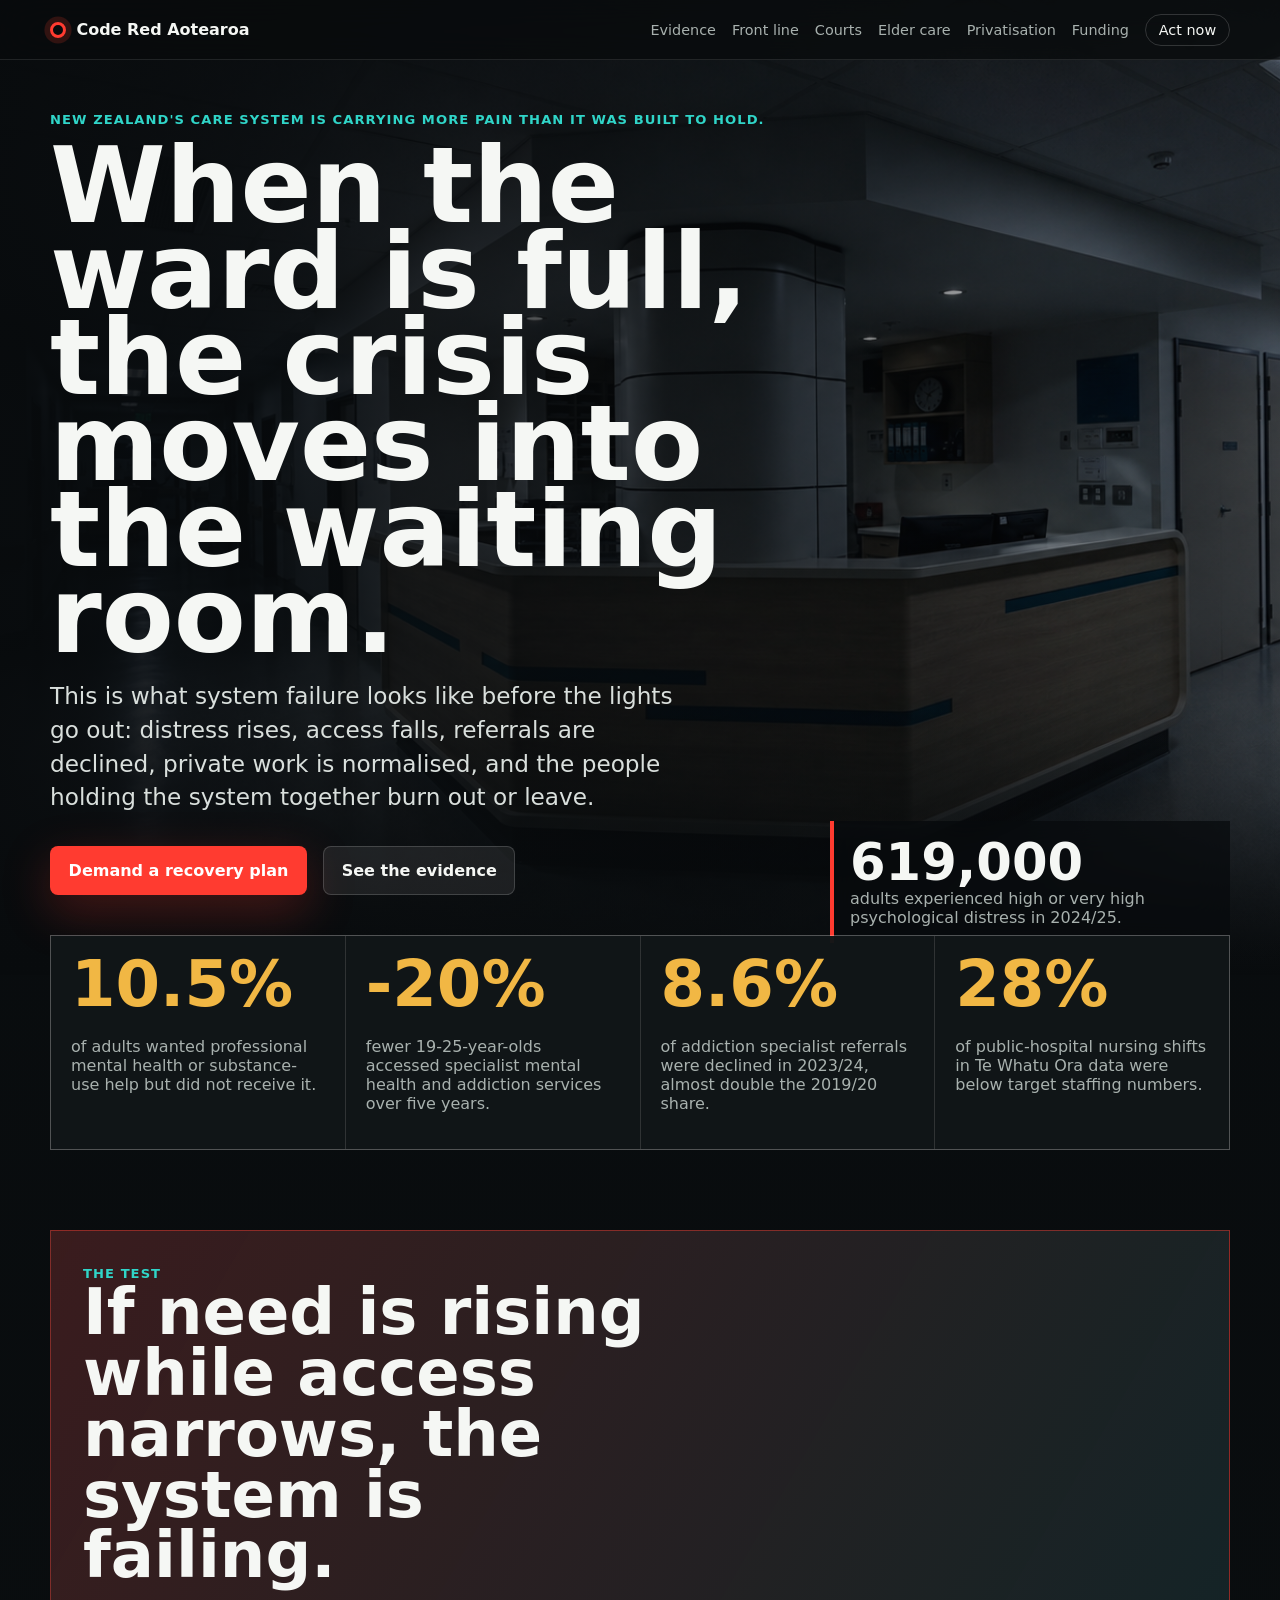
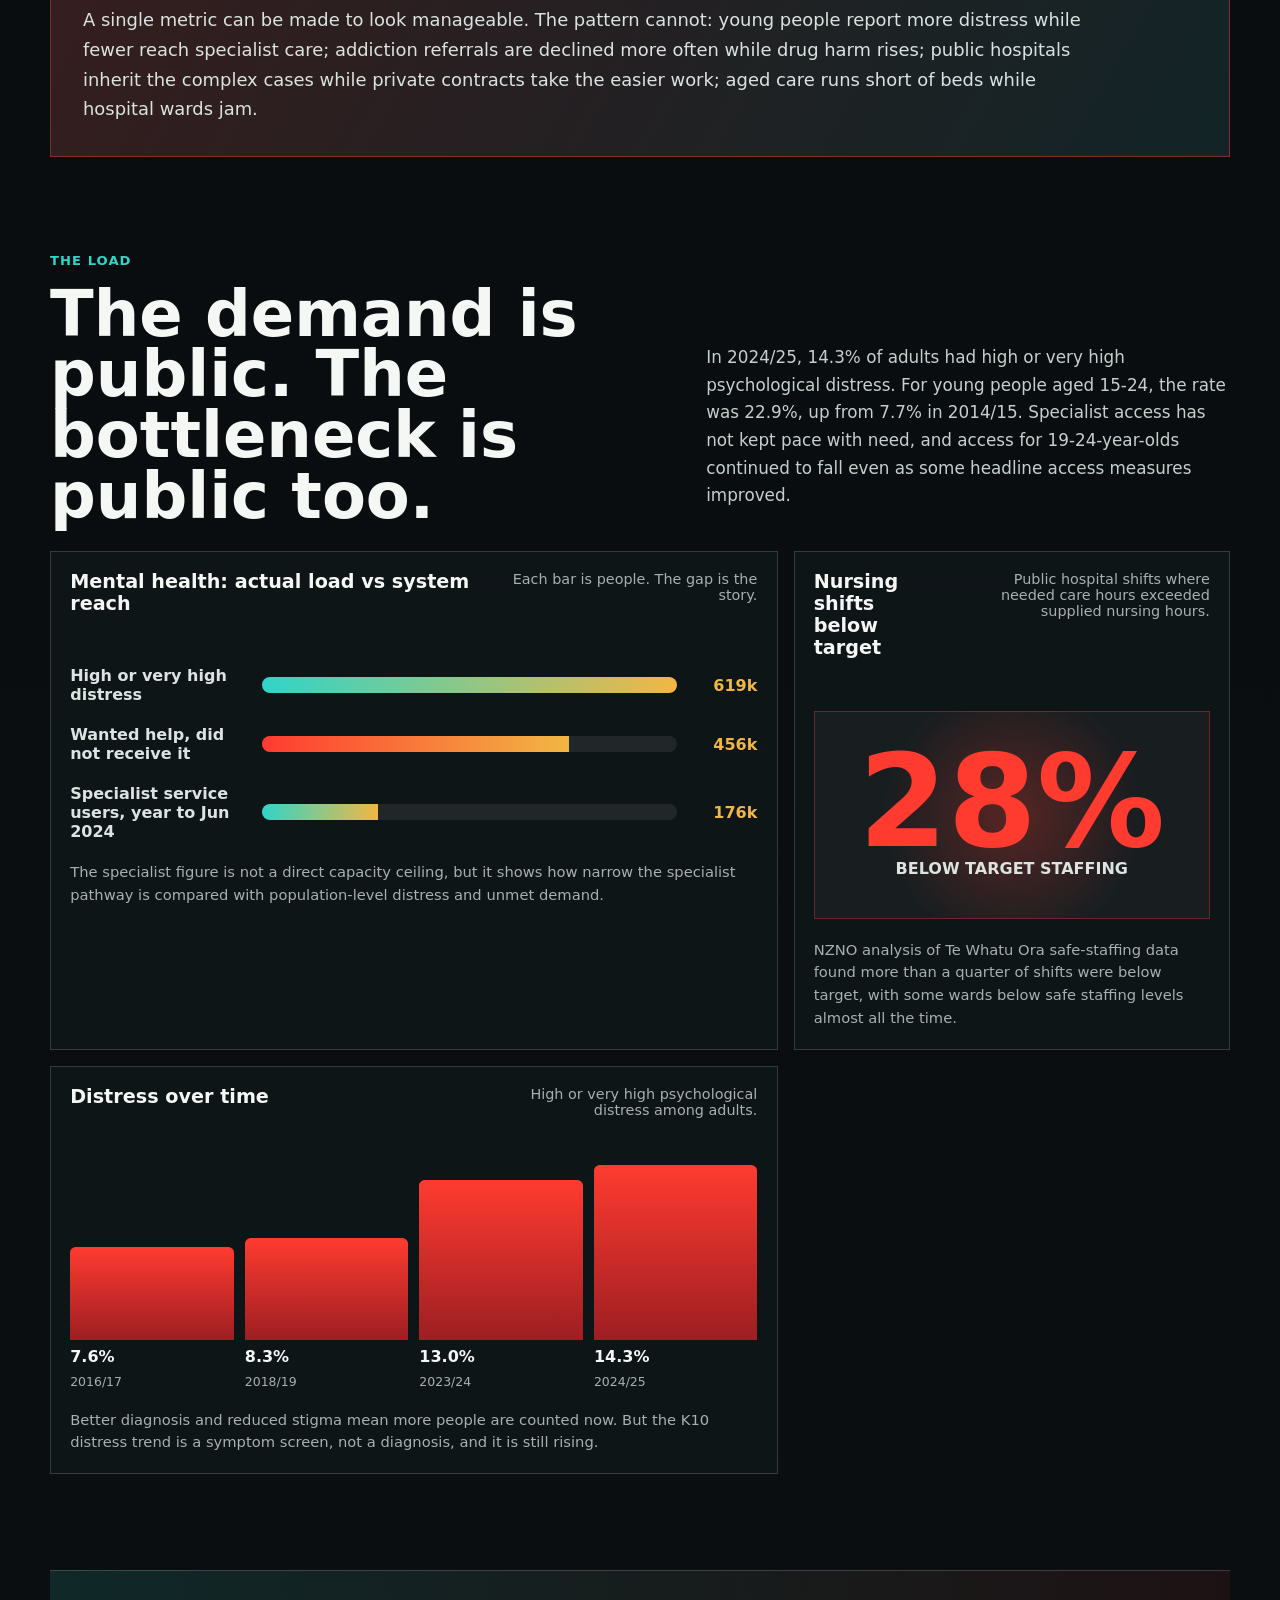
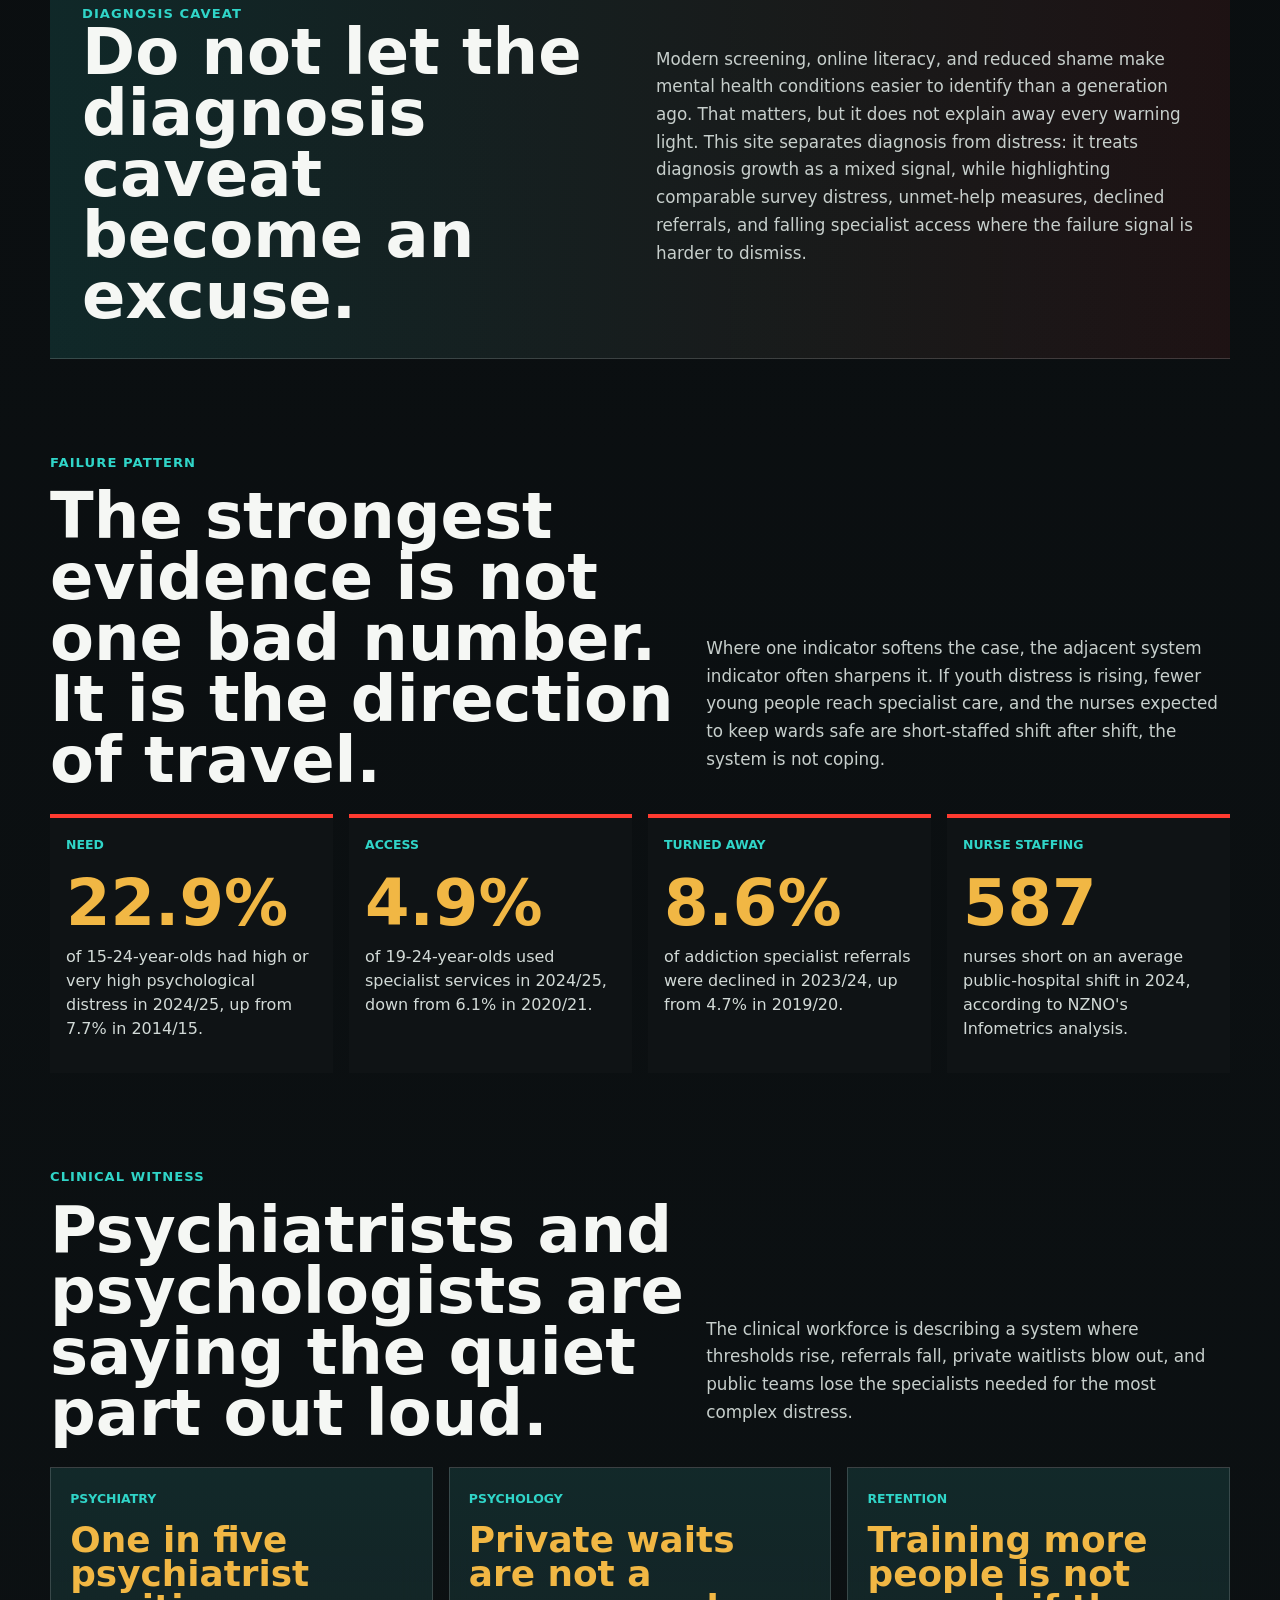
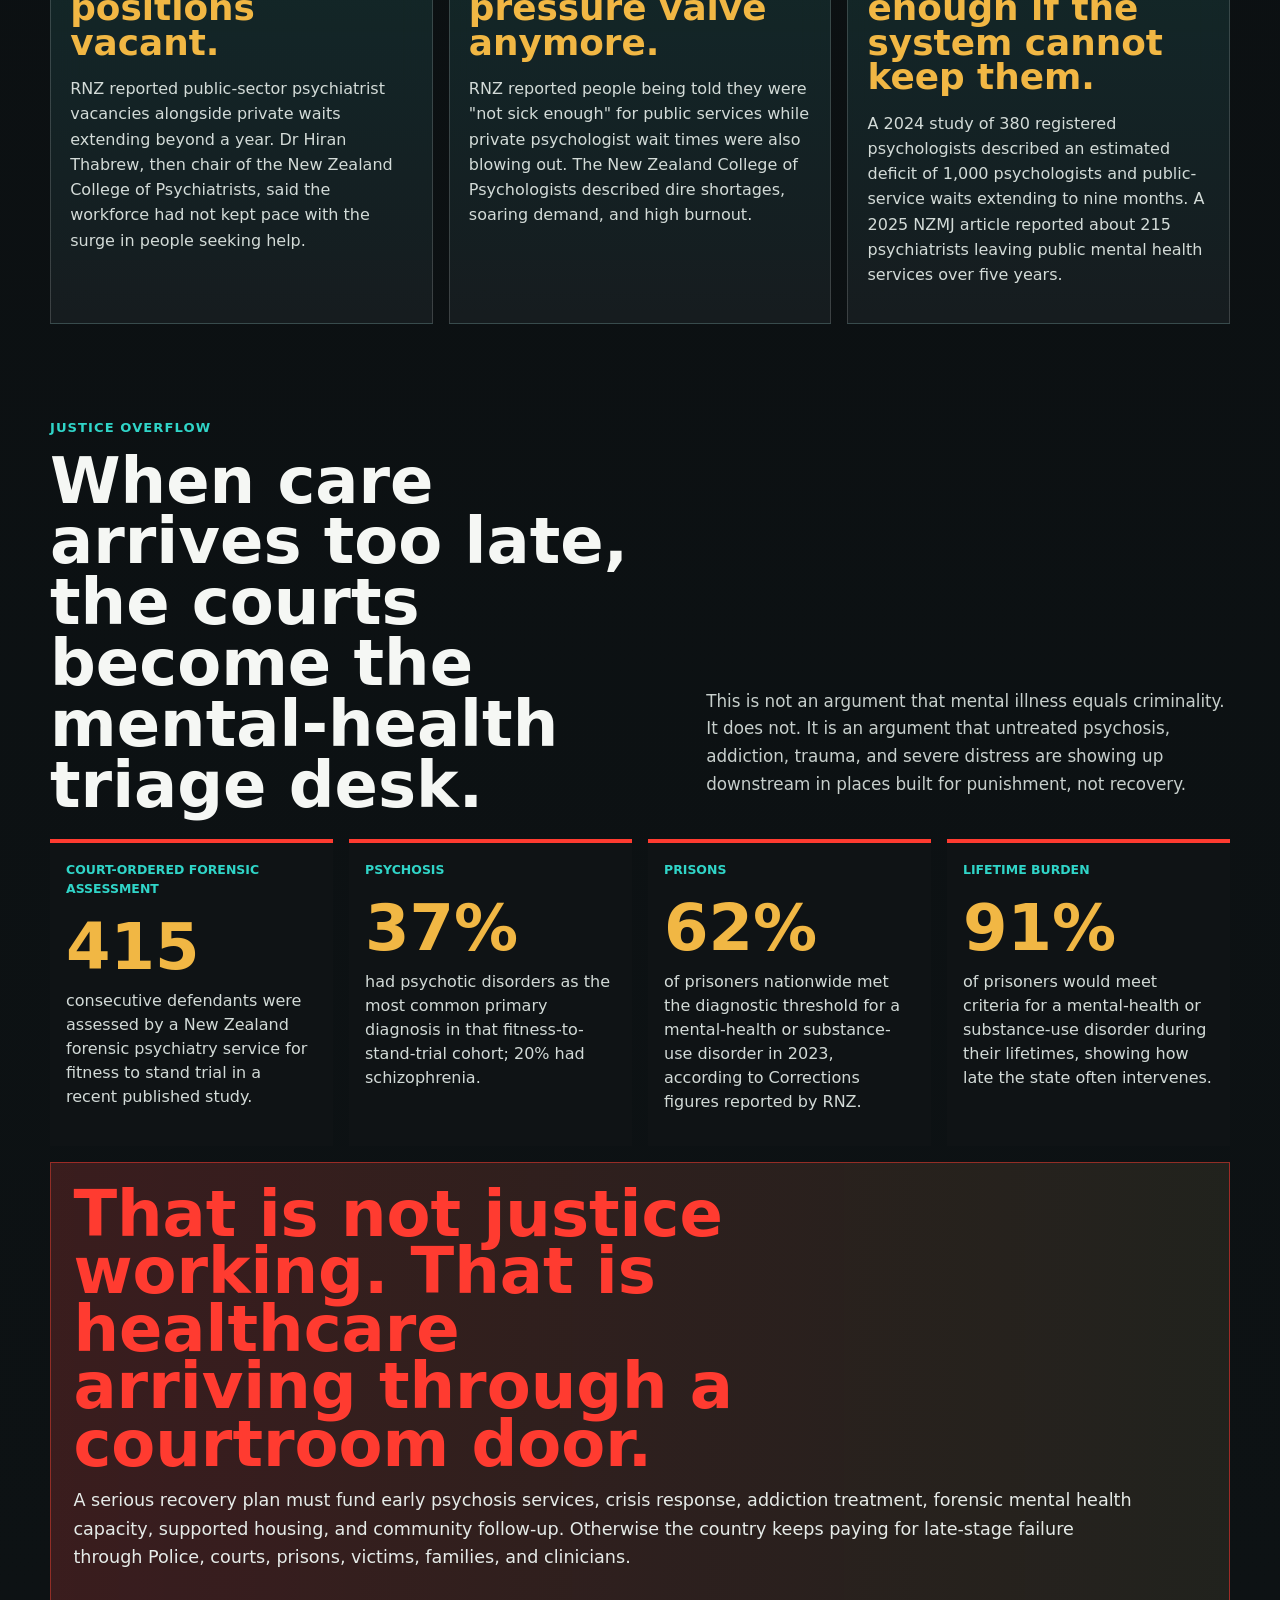
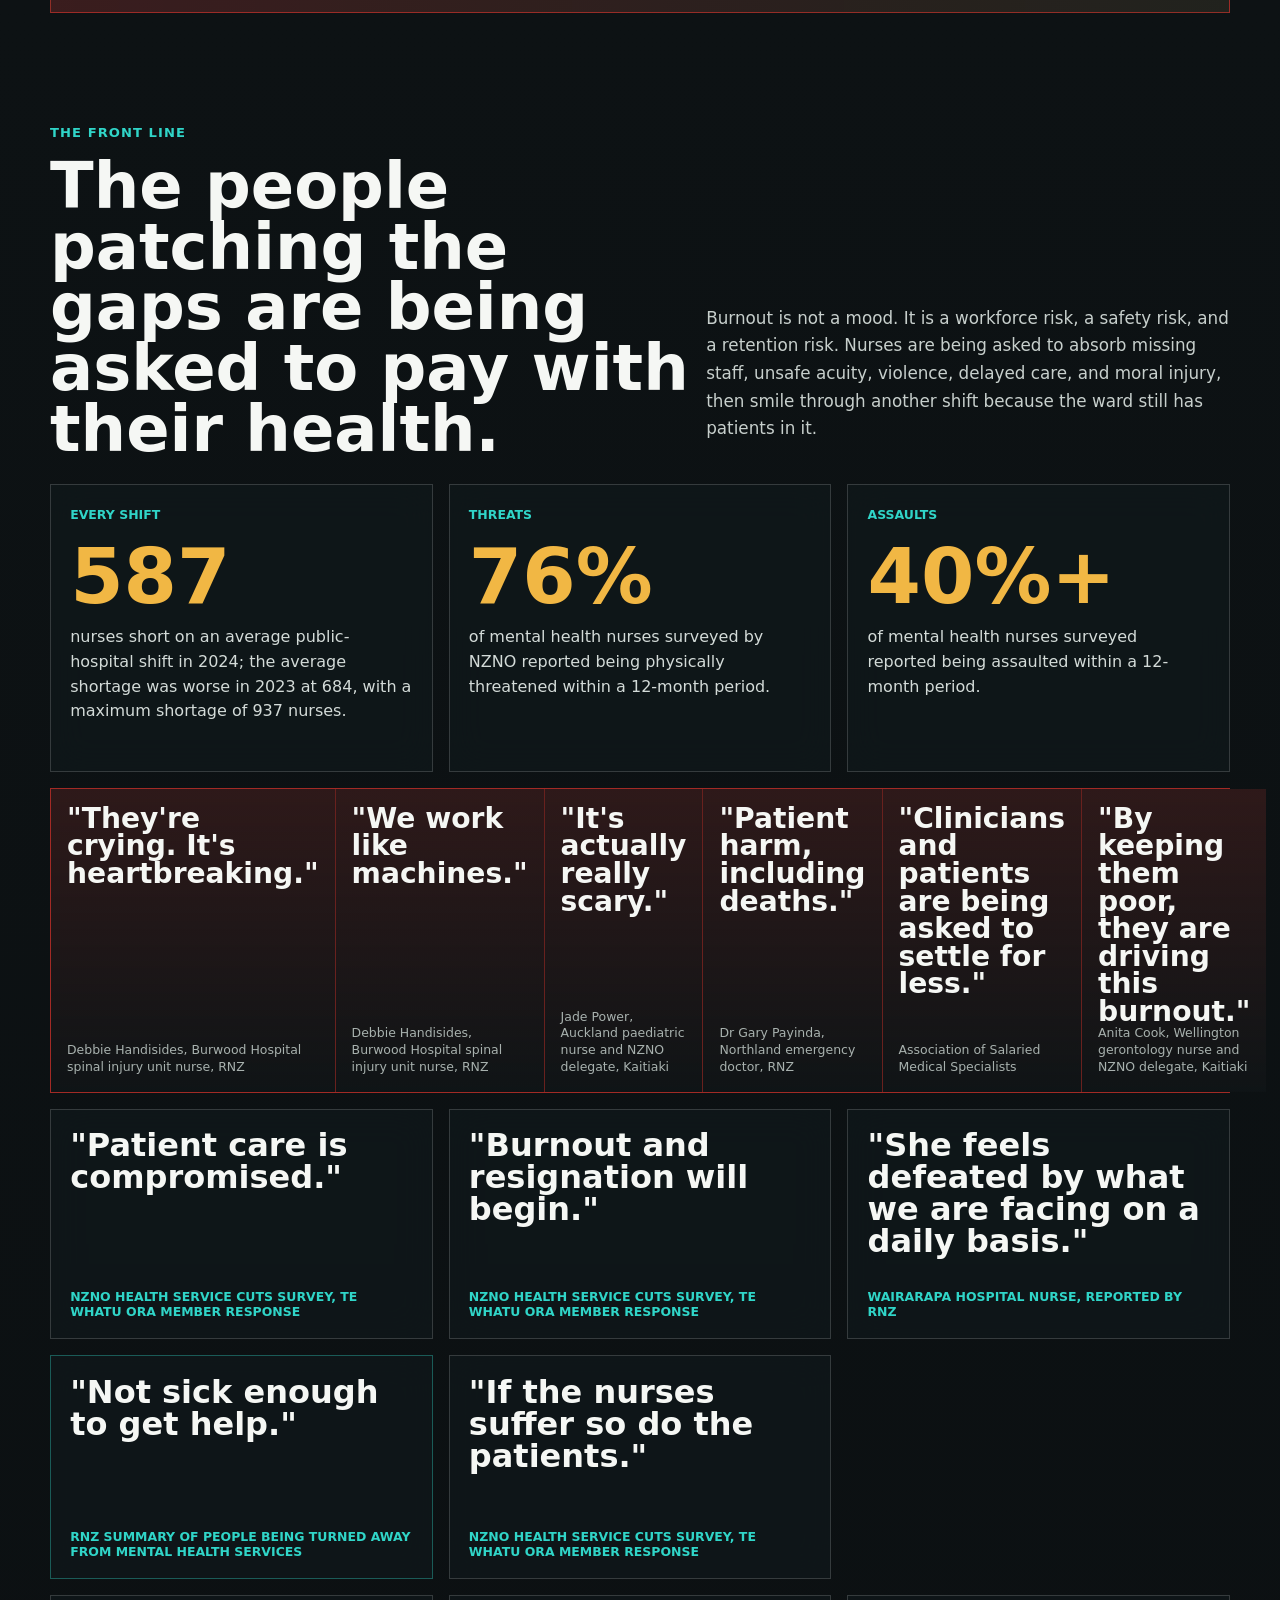
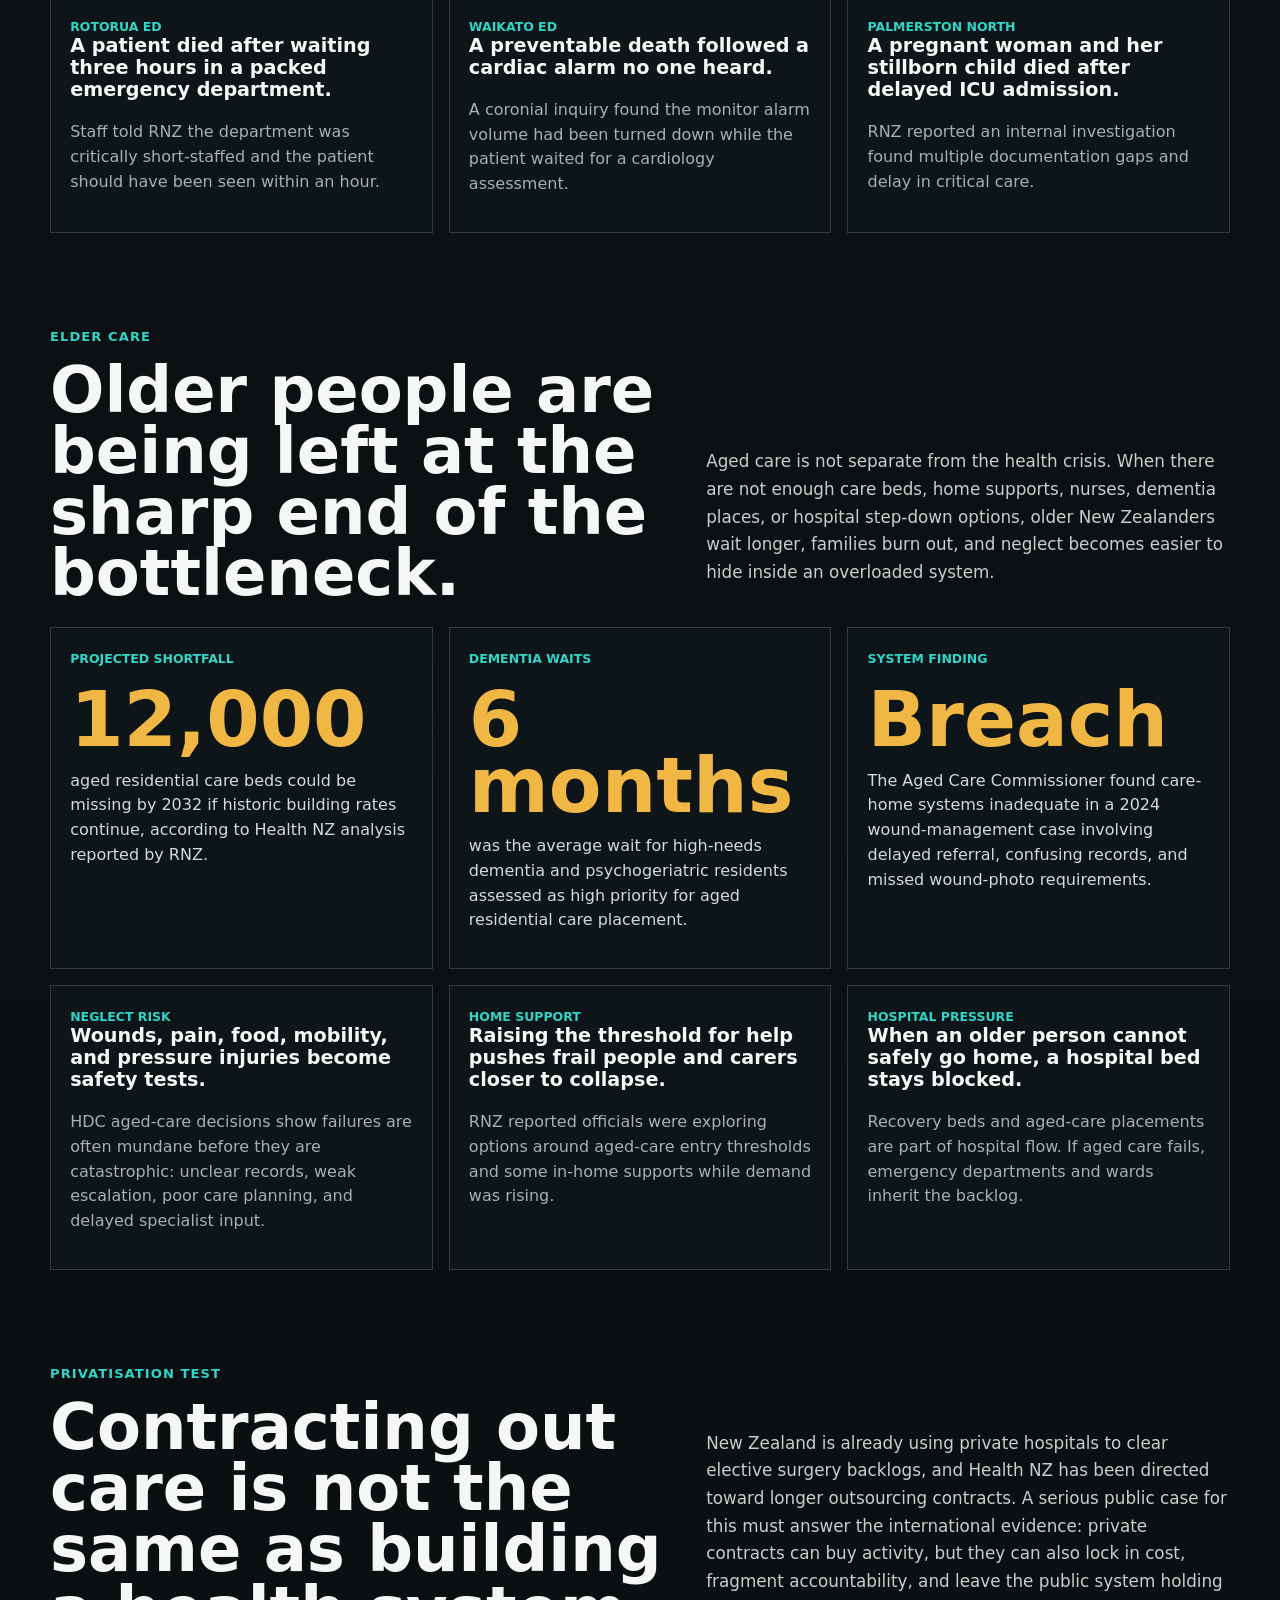
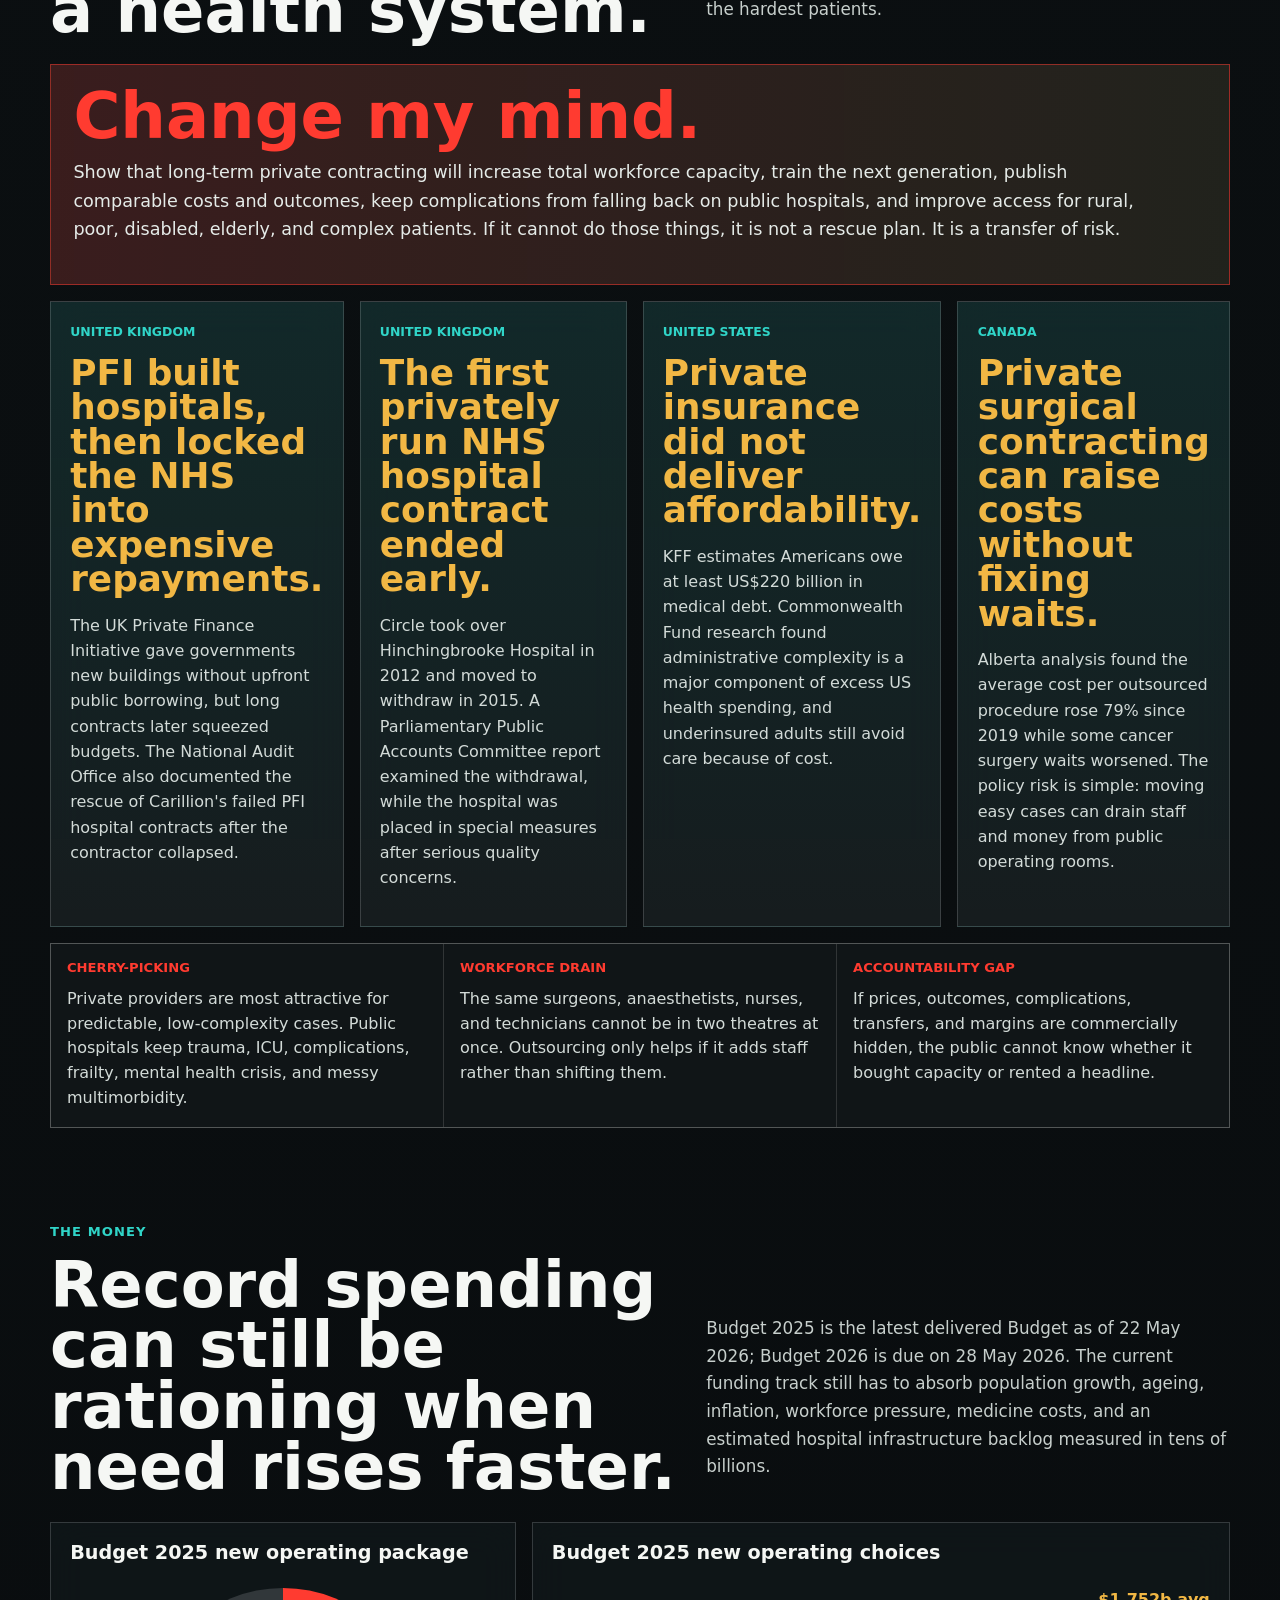
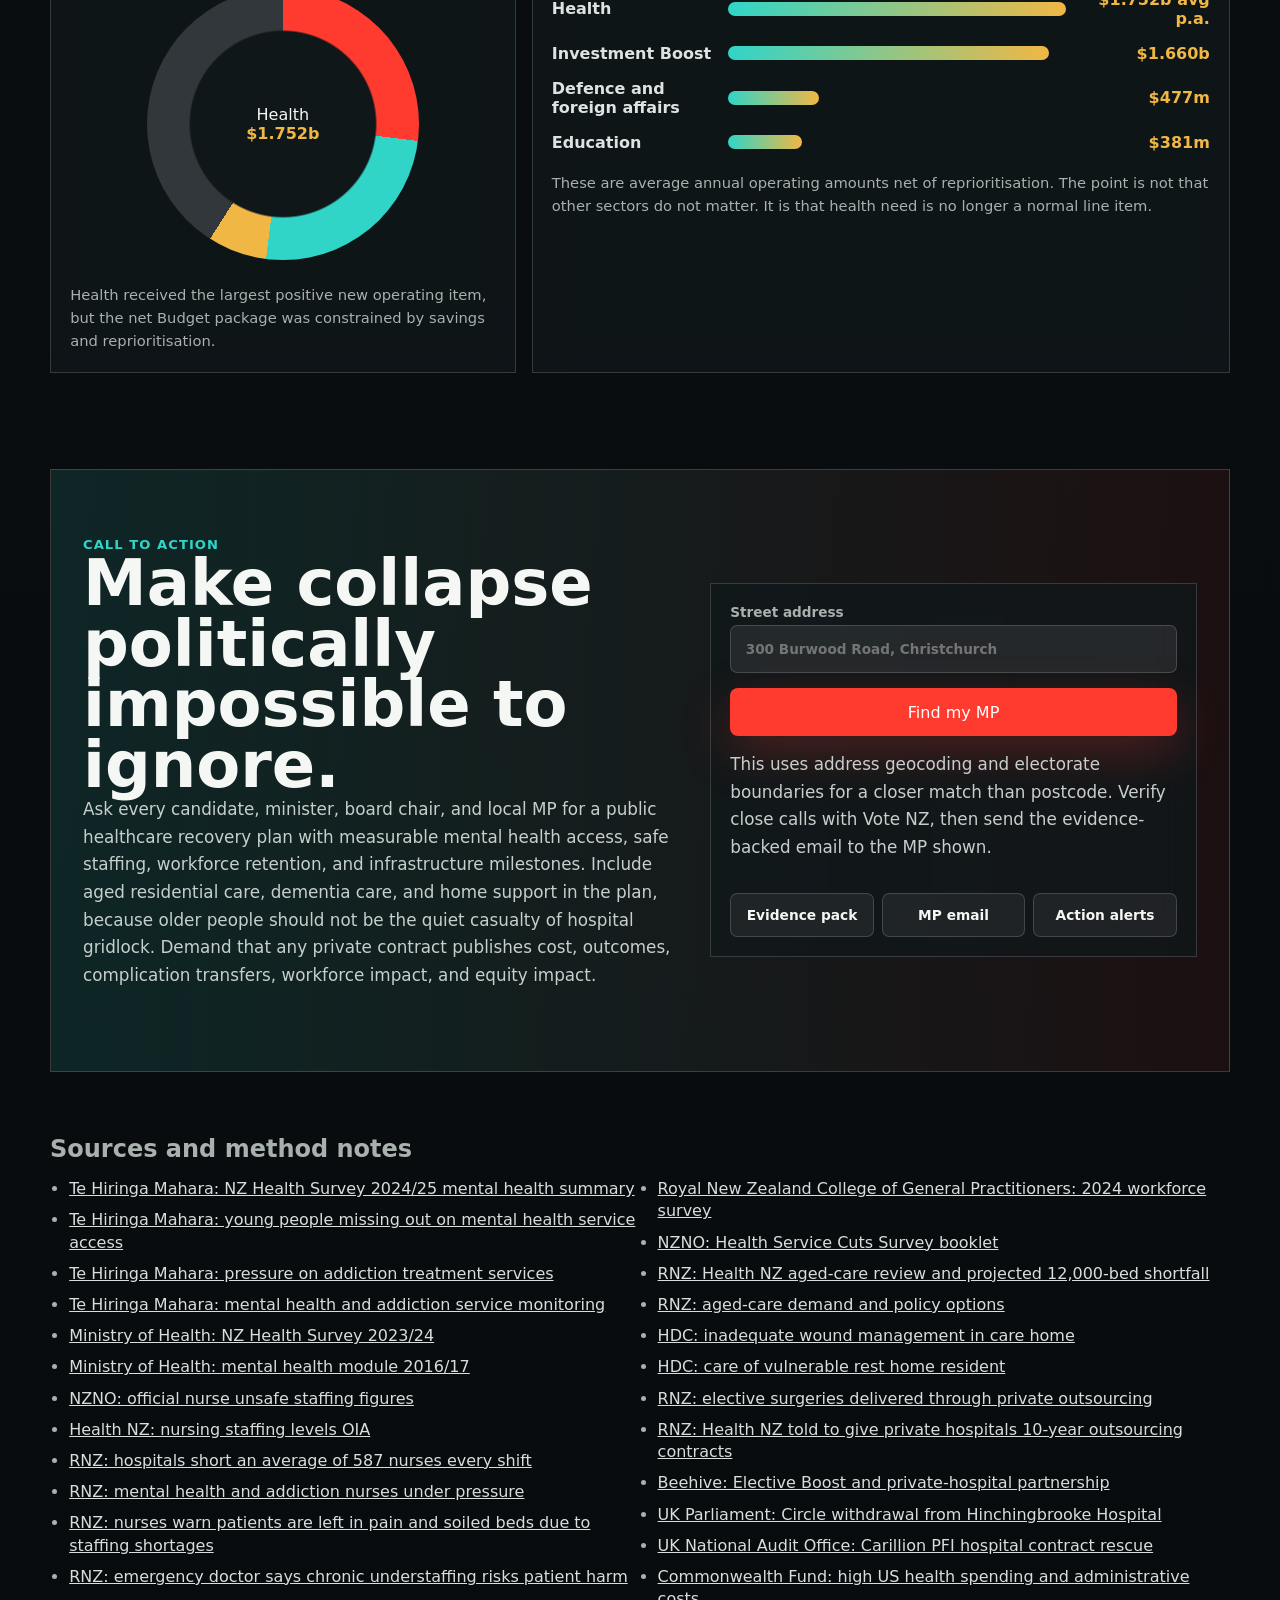
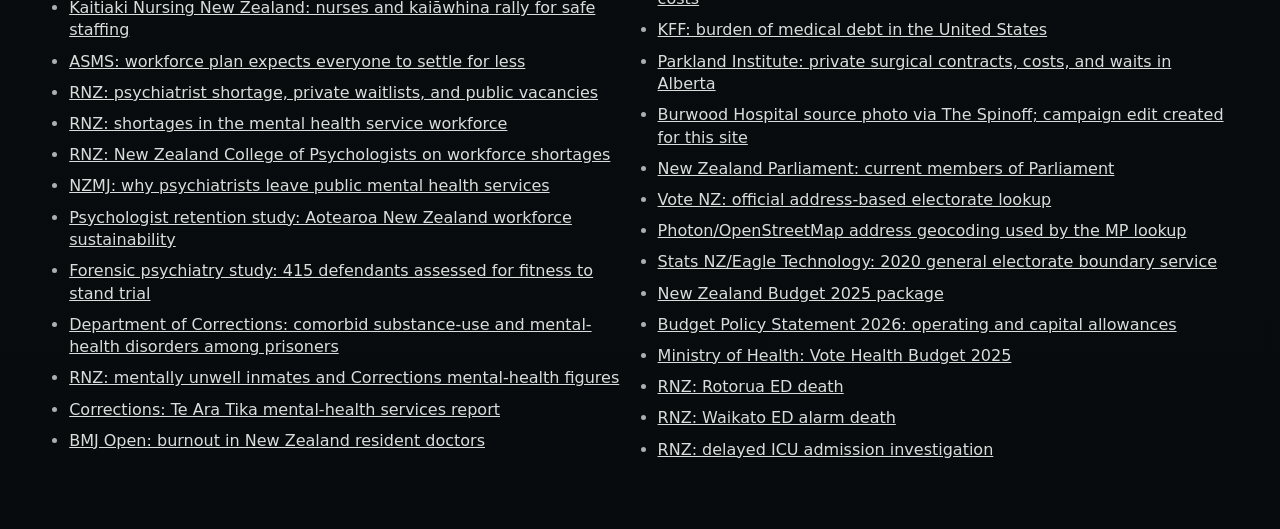
==== commit 0fce7120: "Use address lookup for local MP finder" ====
--- a/index.html
+++ b/index.html
@@ -9,6 +9,9 @@
       content="A hard-hitting evidence-led campaign page on the pressure inside New Zealand's public healthcare and mental health systems."
     />
     <link rel="preload" href="assets/burwood-hospital-dark-staffless.png" as="image" />
+    <link rel="icon" href="assets/favicon.svg" type="image/svg+xml" />
+    <link rel="icon" href="assets/favicon-32.png" sizes="32x32" type="image/png" />
+    <link rel="apple-touch-icon" href="assets/apple-touch-icon.png" />
     <link rel="stylesheet" href="styles.css" />
   </head>
   <body>
@@ -607,14 +610,14 @@
         </div>
         <form class="action-card" aria-label="Find and email your local MP">
           <label>
-            Postcode
-            <input id="postcode-input" type="text" placeholder="8061" inputmode="numeric" autocomplete="postal-code" />
+            Street address
+            <input id="address-input" type="text" placeholder="300 Burwood Road, Christchurch" autocomplete="street-address" />
           </label>
           <button type="submit">Find my MP</button>
           <div class="mp-result" id="mp-result" aria-live="polite"></div>
           <p>
-            Postcodes can cross electorate boundaries. Verify close calls with Vote NZ, then send the evidence-backed
-            email to the MP shown.
+            This uses address geocoding and electorate boundaries for a closer match than postcode. Verify close calls
+            with Vote NZ, then send the evidence-backed email to the MP shown.
           </p>
           <div class="toolkit-links" aria-label="Campaign materials">
             <a href="toolkit/evidence-pack.html">Evidence pack</a>
@@ -668,6 +671,8 @@
           <li><a href="https://thespinoff.co.nz/society/25-04-2021/how-we-changed-the-way-we-do-health-a-view-from-the-future">Burwood Hospital source photo via The Spinoff; campaign edit created for this site</a></li>
           <li><a href="https://www.parliament.nz/en/mps-and-electorates/members-of-parliament/">New Zealand Parliament: current members of Parliament</a></li>
           <li><a href="https://vote.nz/maps/find-your-electorate">Vote NZ: official address-based electorate lookup</a></li>
+          <li><a href="https://photon.komoot.io/">Photon/OpenStreetMap address geocoding used by the MP lookup</a></li>
+          <li><a href="https://www.arcgis.com/home/item.html?id=40c7a548640d4965a0dfd2e20c426f30">Stats NZ/Eagle Technology: 2020 general electorate boundary service</a></li>
           <li><a href="https://budget.govt.nz/budget/2025/at-a-glance/b25-package.htm">New Zealand Budget 2025 package</a></li>
           <li><a href="https://budget.govt.nz/budget/2026/bps/operating-capital-allowances.htm">Budget Policy Statement 2026: operating and capital allowances</a></li>
           <li><a href="https://www.health.govt.nz/about-us/new-zealands-health-system/vote-health/budget-2025">Ministry of Health: Vote Health Budget 2025</a></li>
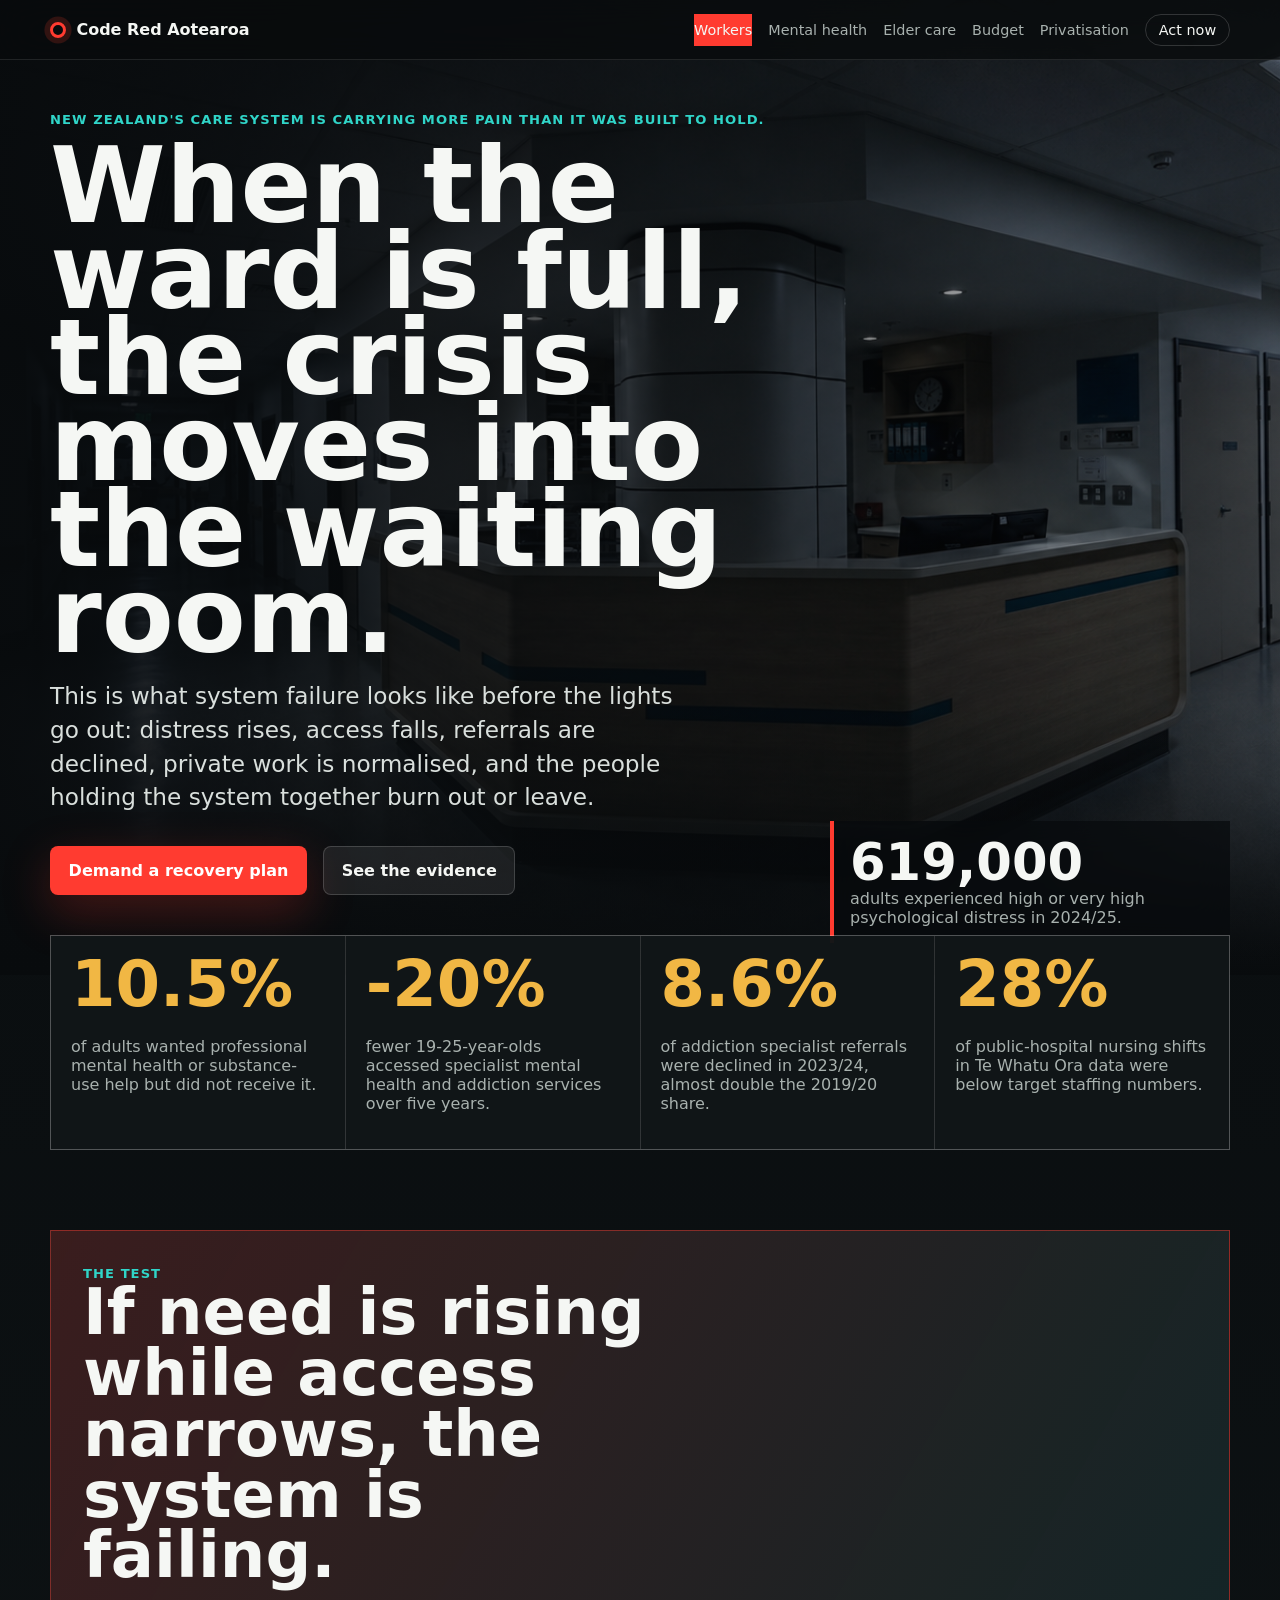
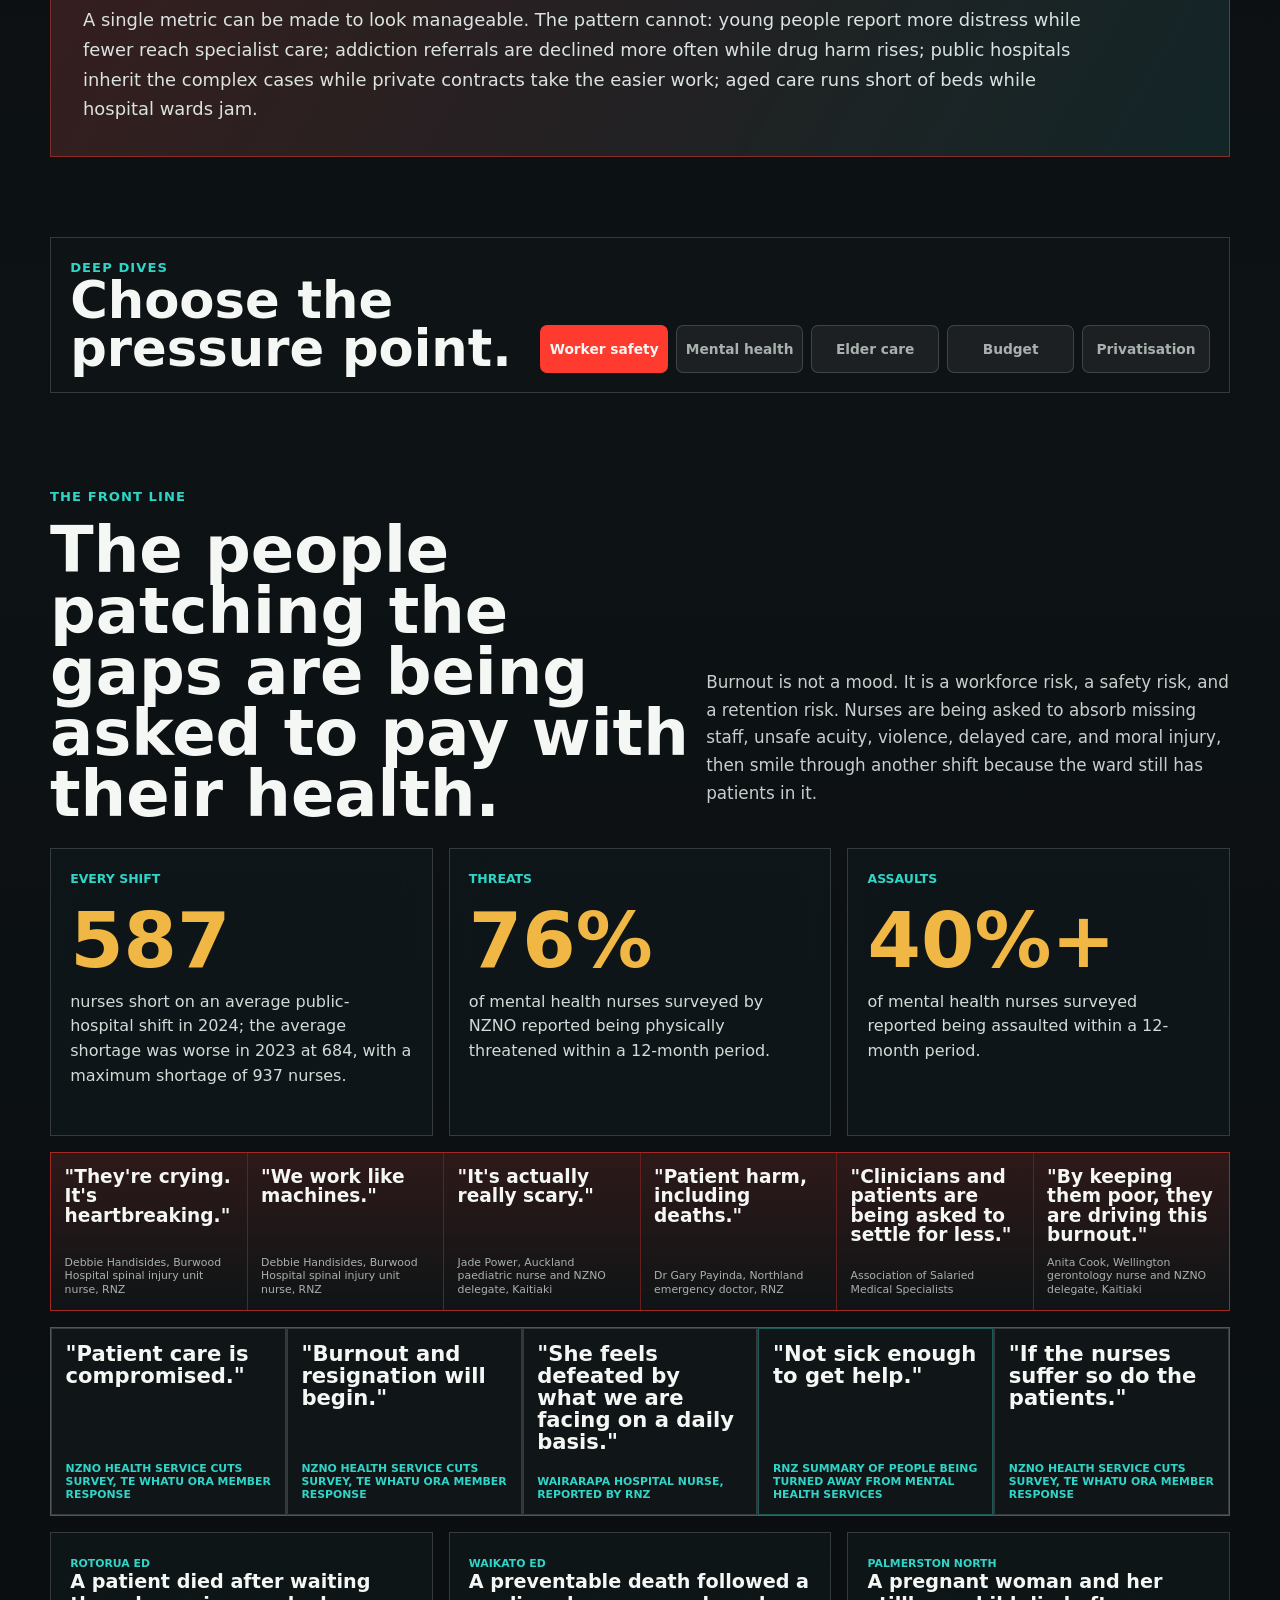
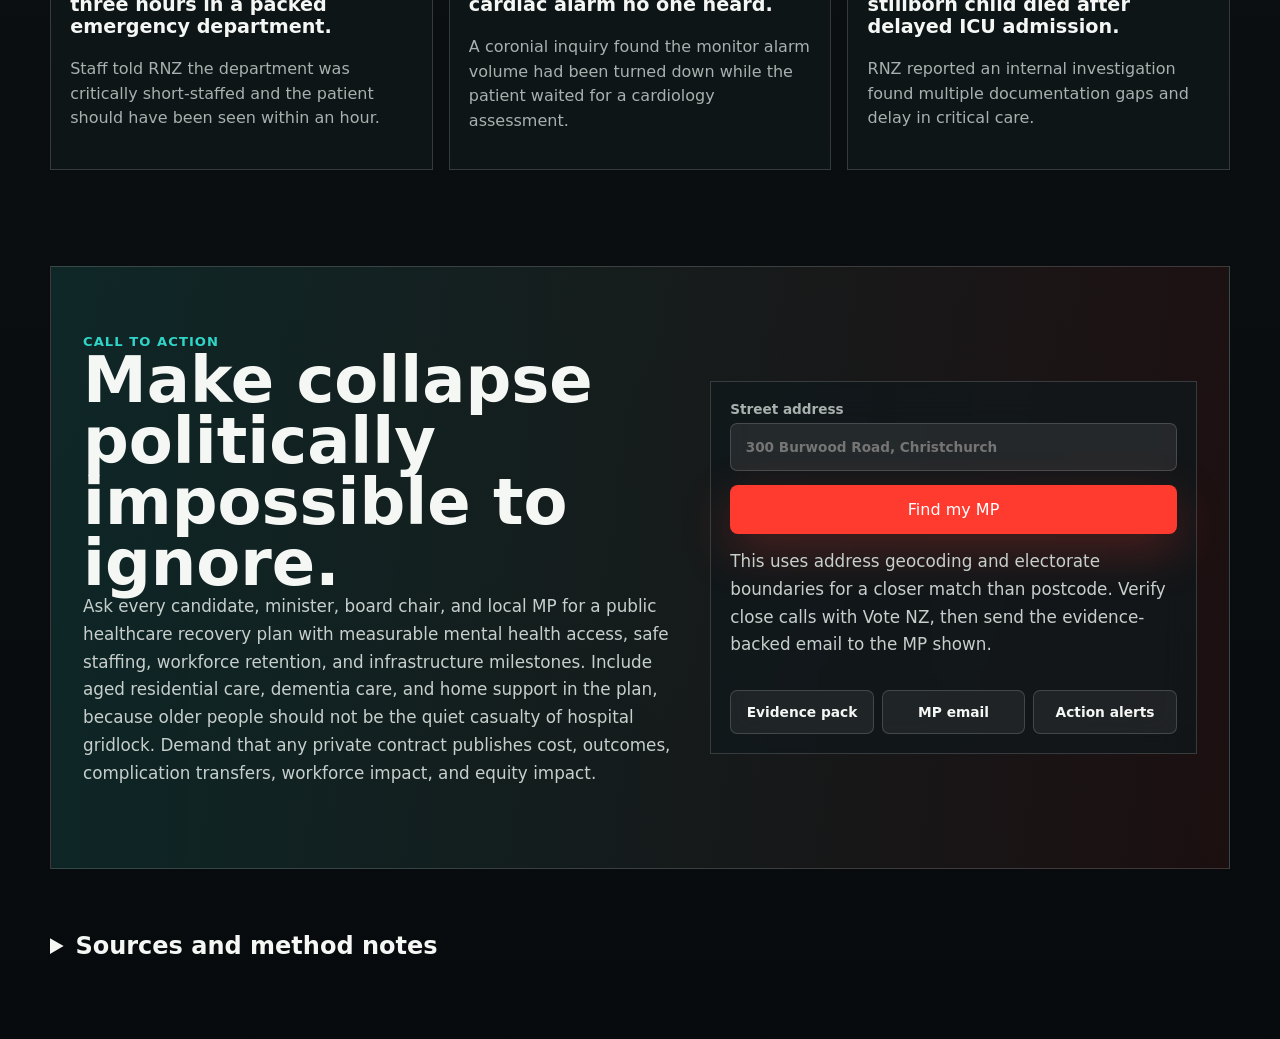
==== commit e5599daf: "Split content into in-page topic panels" ====
--- a/index.html
+++ b/index.html
@@ -21,12 +21,11 @@
         <span>Code Red Aotearoa</span>
       </a>
       <nav class="nav-links" aria-label="Sections">
-        <a href="#evidence">Evidence</a>
-        <a href="#frontline">Front line</a>
-        <a href="#courts">Courts</a>
-        <a href="#elder-care">Elder care</a>
-        <a href="#privatisation">Privatisation</a>
-        <a href="#funding">Funding</a>
+        <a href="#topics" data-view-link="workers">Workers</a>
+        <a href="#topics" data-view-link="mental">Mental health</a>
+        <a href="#topics" data-view-link="elder">Elder care</a>
+        <a href="#topics" data-view-link="budget">Budget</a>
+        <a href="#topics" data-view-link="privatisation">Privatisation</a>
         <a class="nav-cta" href="#act">Act now</a>
       </nav>
     </header>
@@ -83,7 +82,21 @@
         </p>
       </section>
 
-      <section id="evidence" class="section evidence">
+      <section id="topics" class="topic-switcher" aria-label="Topic sections">
+        <div>
+          <span class="section-kicker">Deep dives</span>
+          <h2>Choose the pressure point.</h2>
+        </div>
+        <div class="topic-tabs" role="tablist" aria-label="Healthcare issue sections">
+          <button type="button" data-view="workers" aria-selected="true">Worker safety</button>
+          <button type="button" data-view="mental" aria-selected="false">Mental health</button>
+          <button type="button" data-view="elder" aria-selected="false">Elder care</button>
+          <button type="button" data-view="budget" aria-selected="false">Budget</button>
+          <button type="button" data-view="privatisation" aria-selected="false">Privatisation</button>
+        </div>
+      </section>
+
+      <section id="evidence" class="section evidence" data-panel="mental" hidden>
         <div class="section-kicker">The load</div>
         <div class="split-intro">
           <h2>The demand is public. The bottleneck is public too.</h2>
@@ -157,7 +170,7 @@
         </div>
       </section>
 
-      <section class="diagnosis-band">
+      <section class="diagnosis-band" data-panel="mental" hidden>
         <div>
           <span class="section-kicker">Diagnosis caveat</span>
           <h2>Do not let the diagnosis caveat become an excuse.</h2>
@@ -171,7 +184,7 @@
         </p>
       </section>
 
-      <section class="section proof-stack">
+      <section class="section proof-stack" data-panel="mental" hidden>
         <div class="section-kicker">Failure pattern</div>
         <div class="split-intro">
           <h2>The strongest evidence is not one bad number. It is the direction of travel.</h2>
@@ -205,7 +218,7 @@
         </div>
       </section>
 
-      <section class="section clinical-voices">
+      <section class="section clinical-voices" data-panel="mental" hidden>
         <div class="section-kicker">Clinical witness</div>
         <div class="split-intro">
           <h2>Psychiatrists and psychologists are saying the quiet part out loud.</h2>
@@ -246,7 +259,7 @@
         </div>
       </section>
 
-      <section id="courts" class="section courts">
+      <section id="courts" class="section courts" data-panel="mental" hidden>
         <div class="section-kicker">Justice overflow</div>
         <div class="split-intro">
           <h2>When care arrives too late, the courts become the mental-health triage desk.</h2>
@@ -302,7 +315,7 @@
         </div>
       </section>
 
-      <section id="frontline" class="section frontline">
+      <section id="frontline" class="section frontline" data-panel="workers">
         <div class="section-kicker">The front line</div>
         <div class="split-intro">
           <h2>The people patching the gaps are being asked to pay with their health.</h2>
@@ -415,7 +428,7 @@
         </div>
       </section>
 
-      <section id="elder-care" class="section elder-care">
+      <section id="elder-care" class="section elder-care" data-panel="elder" hidden>
         <div class="section-kicker">Elder care</div>
         <div class="split-intro">
           <h2>Older people are being left at the sharp end of the bottleneck.</h2>
@@ -481,7 +494,7 @@
         </div>
       </section>
 
-      <section id="privatisation" class="section privatisation">
+      <section id="privatisation" class="section privatisation" data-panel="privatisation" hidden>
         <div class="section-kicker">Privatisation test</div>
         <div class="split-intro">
           <h2>Contracting out care is not the same as building a health system.</h2>
@@ -558,7 +571,7 @@
         </div>
       </section>
 
-      <section id="funding" class="section funding">
+      <section id="funding" class="section funding" data-panel="budget" hidden>
         <div class="section-kicker">The money</div>
         <div class="split-intro">
           <h2>Record spending can still be rationing when need rises faster.</h2>
@@ -628,8 +641,9 @@
       </section>
 
       <section class="sources" aria-label="Sources">
-        <h2>Sources and method notes</h2>
-        <ul>
+        <details>
+          <summary>Sources and method notes</summary>
+          <ul>
           <li><a href="https://www.mhwc.govt.nz/our-work/wellbeing/nz-health-survey-mental-health-and-substance-use-data/">Te Hiringa Mahara: NZ Health Survey 2024/25 mental health summary</a></li>
           <li><a href="https://www.mhwc.govt.nz/news-and-resources/young-people-missing-out-on-access-to-mental-health-services/">Te Hiringa Mahara: young people missing out on mental health service access</a></li>
           <li><a href="https://www.mhwc.govt.nz/news-and-resources/pressure-on-addiction-treatment-services-highlighted/">Te Hiringa Mahara: pressure on addiction treatment services</a></li>
@@ -679,7 +693,8 @@
           <li><a href="https://www.rnz.co.nz/news/top/527510/patient-dies-in-ed-waiting-room-at-rotorua-hospital">RNZ: Rotorua ED death</a></li>
           <li><a href="https://www.rnz.co.nz/news/national/526846/woman-died-in-waikato-hospital-because-cardiac-alarm-volume-was-turned-down">RNZ: Waikato ED alarm death</a></li>
           <li><a href="https://www.rnz.co.nz/news/national/520232/internal-investigation-confirms-pregnant-woman-died-after-delayed-icu-admission">RNZ: delayed ICU admission investigation</a></li>
-        </ul>
+          </ul>
+        </details>
       </section>
     </main>
 
--- a/styles.css
+++ b/styles.css
@@ -283,6 +283,51 @@
   line-height: 1.65;
 }
 
+[data-panel][hidden] {
+  display: none;
+}
+
+.topic-switcher {
+  width: min(var(--max), calc(100% - 2.4rem));
+  display: grid;
+  grid-template-columns: minmax(0, 0.8fr) minmax(0, 1.2fr);
+  gap: 1.5rem;
+  align-items: end;
+  margin: 5rem auto 0;
+  padding: 1.2rem;
+  border: 1px solid var(--line);
+  background: rgba(15, 20, 22, 0.82);
+}
+
+.topic-switcher h2 {
+  font-size: clamp(2rem, 4vw, 3.8rem);
+}
+
+.topic-tabs {
+  display: grid;
+  grid-template-columns: repeat(5, 1fr);
+  gap: 0.5rem;
+}
+
+.topic-tabs button {
+  min-height: 3rem;
+  border: 1px solid var(--line);
+  border-radius: 0.45rem;
+  background: rgba(255, 255, 255, 0.06);
+  color: var(--muted);
+  cursor: pointer;
+  font: inherit;
+  font-size: 0.86rem;
+  font-weight: 900;
+}
+
+.topic-tabs button[aria-selected="true"],
+.nav-links a.is-active {
+  border-color: transparent;
+  background: var(--red);
+  color: var(--ink);
+}
+
 .section {
   width: min(var(--max), calc(100% - 2.4rem));
   margin: 0 auto;
@@ -490,6 +535,13 @@
   grid-template-columns: repeat(3, 1fr);
 }
 
+.quote-grid {
+  grid-template-columns: repeat(5, 1fr);
+  gap: 1px;
+  border: 1px solid var(--line);
+  background: var(--line);
+}
+
 .clinical-grid,
 .privatisation-grid,
 .elder-grid,
@@ -629,11 +681,12 @@
 }
 
 .quote-card {
-  min-height: 14rem;
+  min-height: 9.5rem;
   display: flex;
   flex-direction: column;
   justify-content: space-between;
-  padding: 1.2rem;
+  padding: 0.85rem;
+  background: rgba(15, 20, 22, 0.96);
 }
 
 .nurse-pressure-grid {
@@ -650,11 +703,11 @@
 }
 
 .hard-quote-wall article {
-  min-height: 14rem;
+  min-height: 9.8rem;
   display: flex;
   flex-direction: column;
   justify-content: space-between;
-  padding: 1rem;
+  padding: 0.85rem;
   background:
     linear-gradient(180deg, rgba(255, 59, 48, 0.13), rgba(15, 20, 22, 0.98)),
     #0f1416;
@@ -663,27 +716,27 @@
 .hard-quote-wall p {
   margin: 0;
   color: var(--ink);
-  font-size: clamp(1.35rem, 2.2vw, 2rem);
+  font-size: clamp(1.05rem, 1.45vw, 1.45rem);
   font-weight: 900;
-  line-height: 0.98;
+  line-height: 1.05;
 }
 
 .hard-quote-wall span {
   color: var(--muted);
-  font-size: 0.78rem;
-  line-height: 1.35;
+  font-size: 0.68rem;
+  line-height: 1.25;
 }
 
 .quote-card p {
-  font-size: clamp(1.35rem, 2.5vw, 2.1rem);
+  font-size: clamp(1.05rem, 1.65vw, 1.45rem);
   font-weight: 900;
-  line-height: 1;
+  line-height: 1.05;
 }
 
 .quote-card span,
 .story-grid span {
   color: var(--teal);
-  font-size: 0.78rem;
+  font-size: 0.68rem;
   font-weight: 800;
   text-transform: uppercase;
 }
@@ -967,9 +1020,13 @@
   padding: 4rem 0;
 }
 
-.sources h2 {
+.sources summary {
+  cursor: pointer;
+  list-style-position: inside;
   margin-bottom: 1rem;
+  color: var(--ink);
   font-size: 1.5rem;
+  font-weight: 900;
   line-height: 1.1;
 }
 
@@ -1019,6 +1076,7 @@
   .hero-actions,
   .impact-strip,
   .split-intro,
+  .topic-switcher,
   .data-grid,
   .quote-grid,
   .clinical-grid,
@@ -1067,6 +1125,20 @@
   .sources ul {
     columns: 1;
   }
+
+  .quote-grid,
+  .hard-quote-wall {
+    grid-template-columns: 1fr 1fr;
+  }
+
+  .quote-card,
+  .hard-quote-wall article {
+    min-height: 8.5rem;
+  }
+
+  .topic-tabs {
+    grid-template-columns: repeat(2, 1fr);
+  }
 }
 
 @media (max-width: 520px) {
@@ -1079,8 +1151,24 @@
     grid-template-columns: 1fr;
   }
 
+  .topic-tabs {
+    grid-template-columns: 1fr;
+  }
+
+  .quote-grid,
+  .hard-quote-wall {
+    grid-template-columns: 1fr;
+  }
+
+  .quote-card,
+  .hard-quote-wall article {
+    min-height: auto;
+    gap: 1.2rem;
+  }
+
   .section,
   .failure-thesis,
+  .topic-switcher,
   .diagnosis-band,
   .cta,
   .sources,
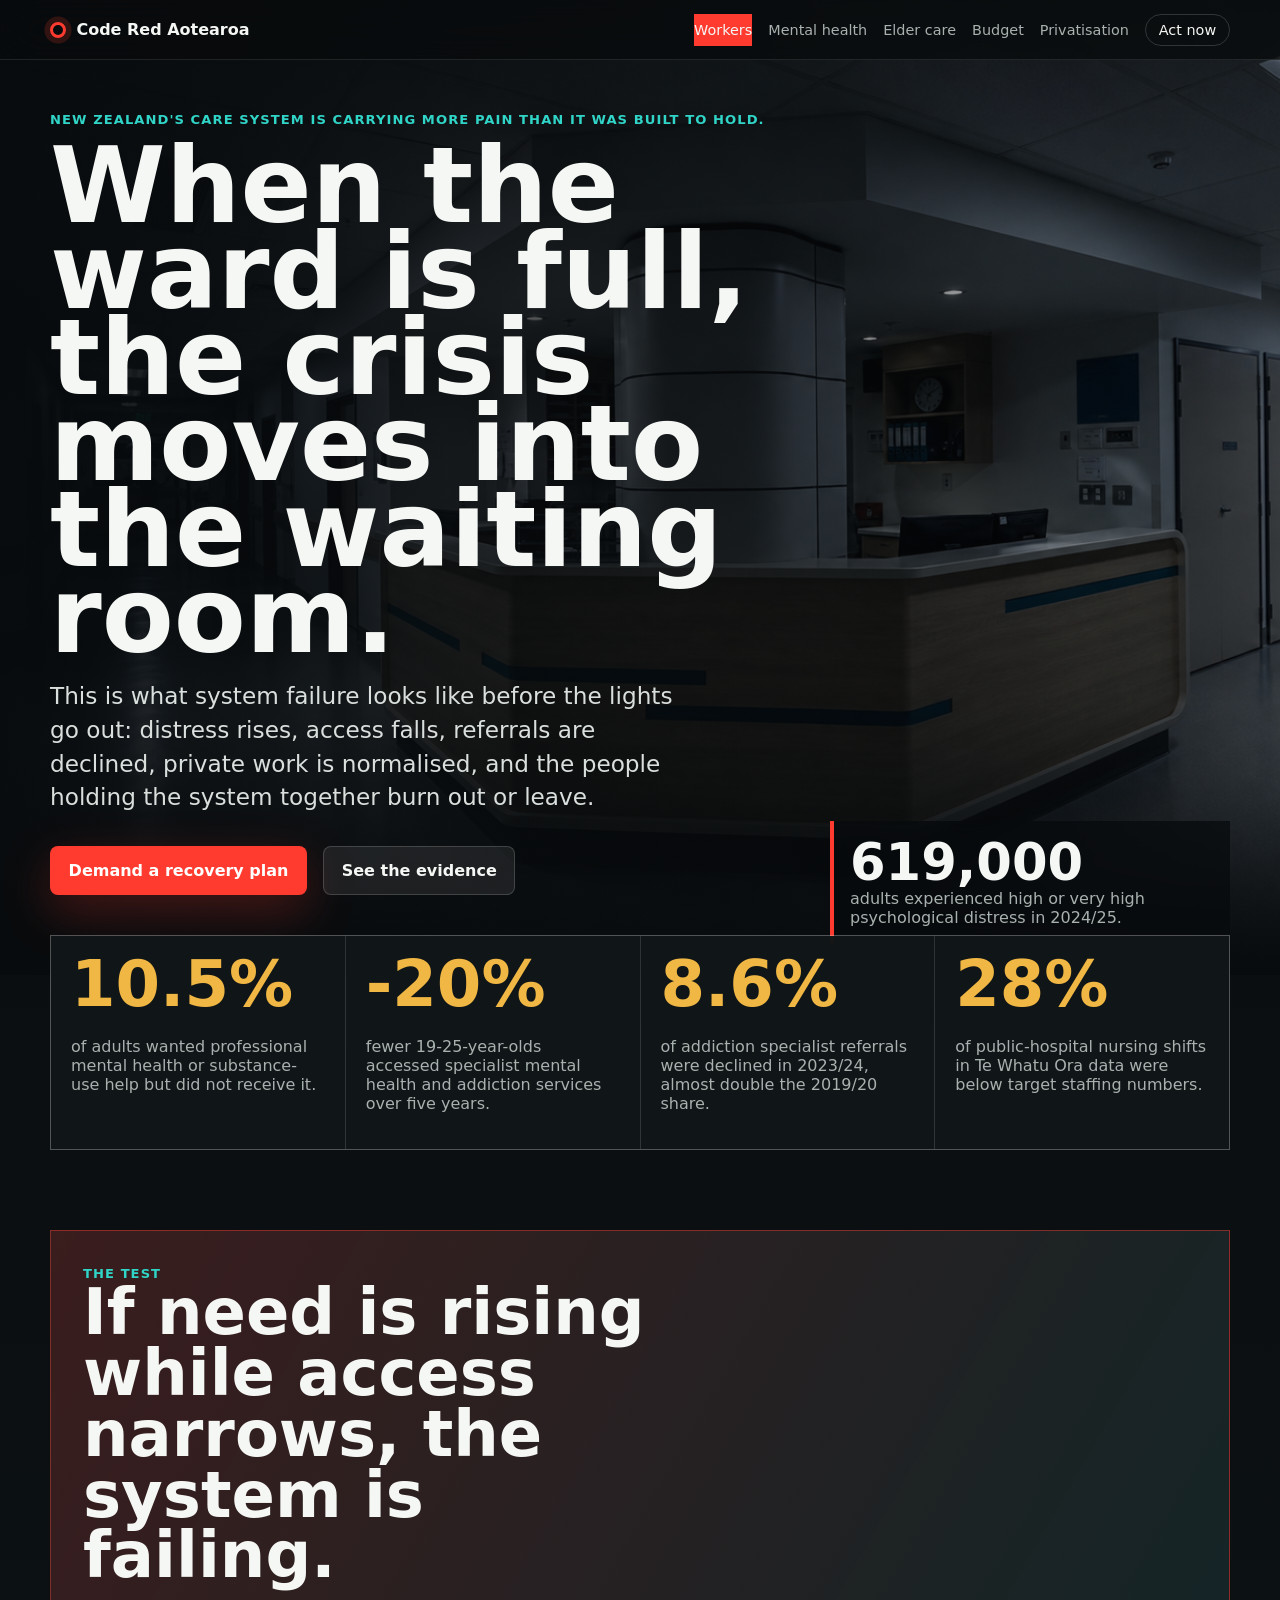
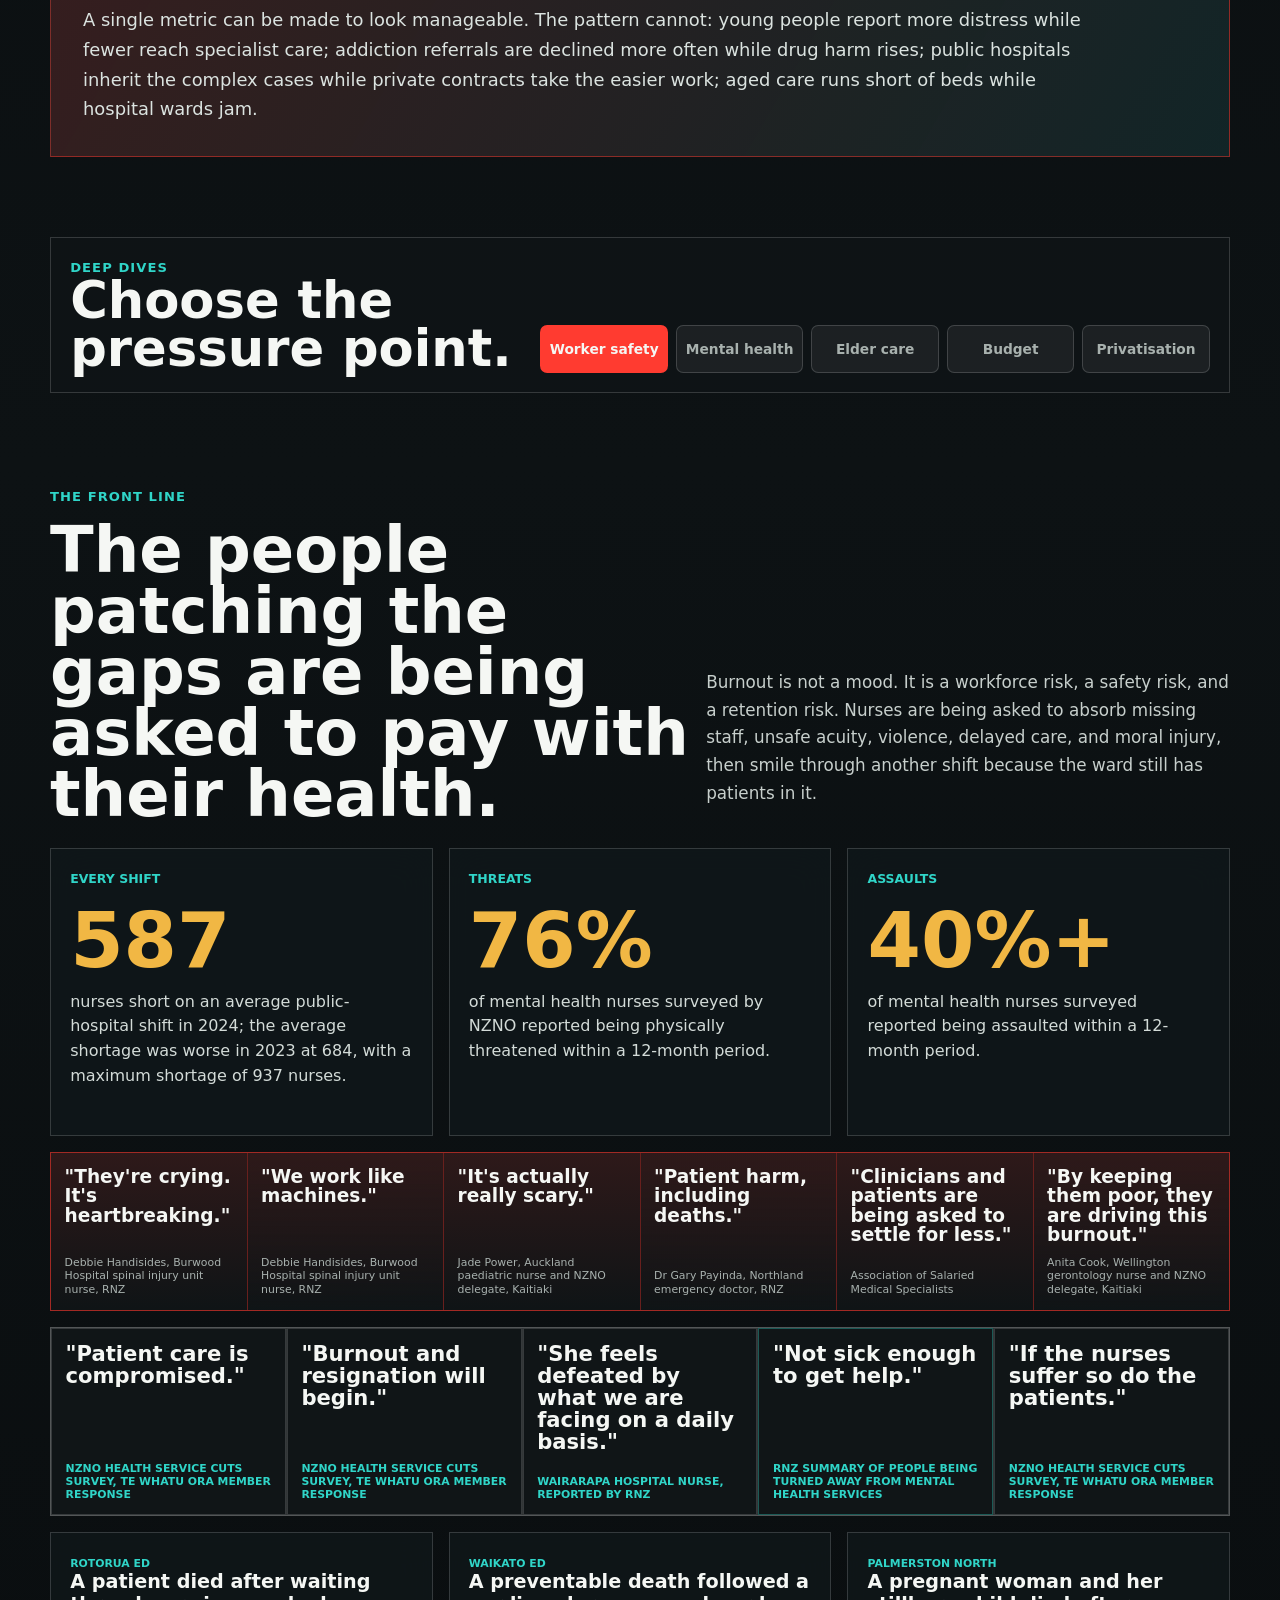
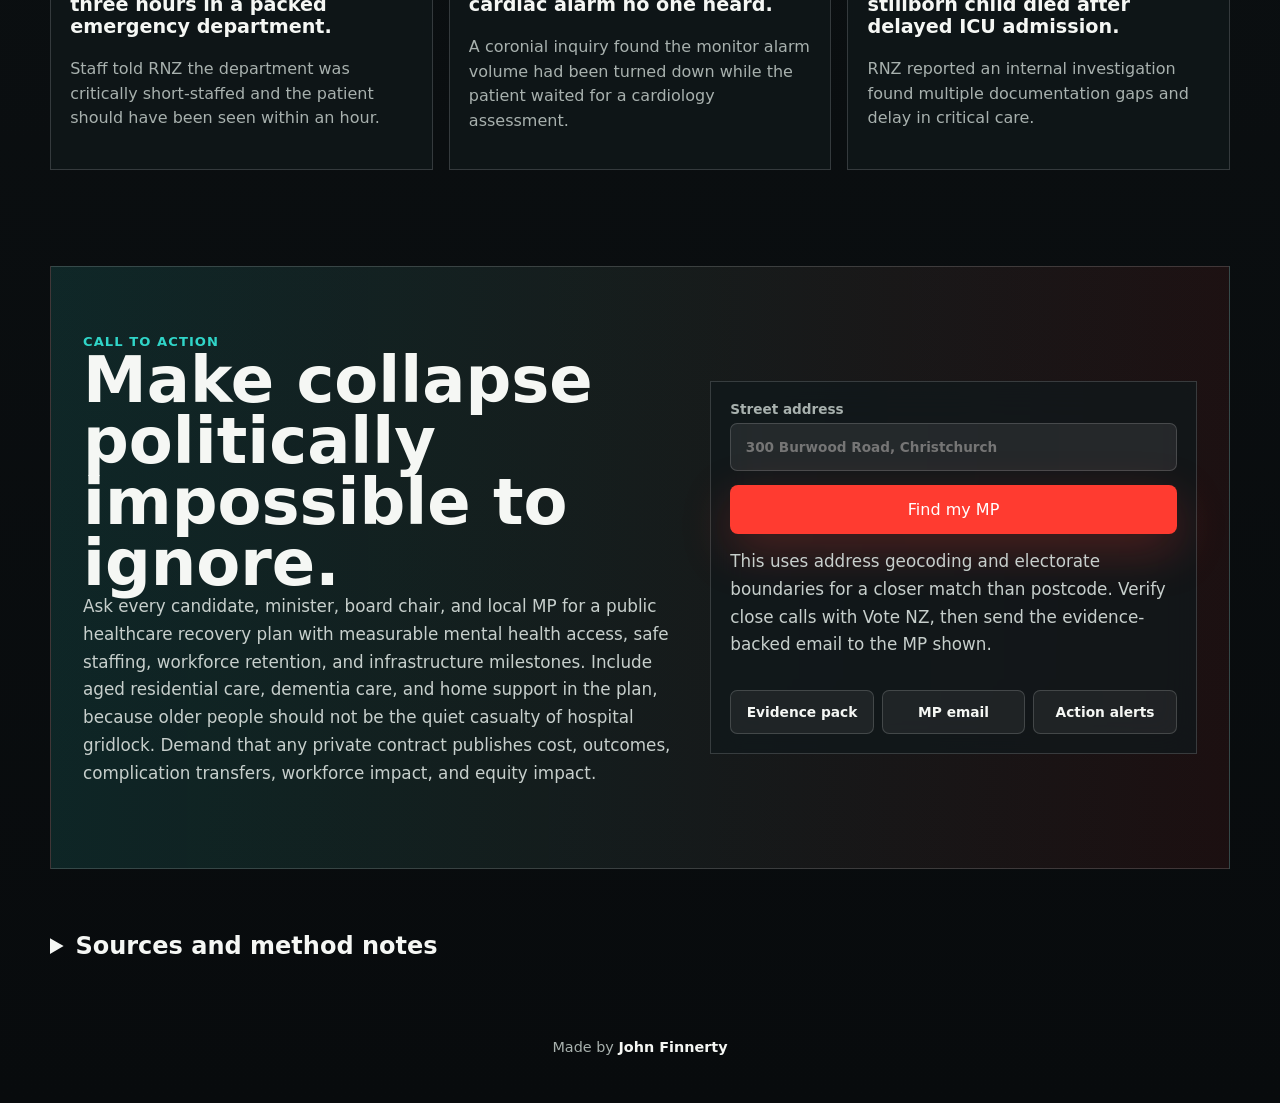
==== commit da8975fd: "Add maker credit" ====
--- a/index.html
+++ b/index.html
@@ -696,6 +696,10 @@
           </ul>
         </details>
       </section>
+
+      <footer class="site-credit">
+        Made by <a href="https://johnfinnerty.co.nz">John Finnerty</a>
+      </footer>
     </main>
 
     <script src="script.js"></script>
--- a/styles.css
+++ b/styles.css
@@ -1044,6 +1044,25 @@
 
 .sources a {
   color: #d7dedb;
+}
+
+.site-credit {
+  width: min(var(--max), calc(100% - 2.4rem));
+  margin: 0 auto;
+  padding: 0 0 3rem;
+  color: var(--muted);
+  font-size: 0.9rem;
+  text-align: center;
+}
+
+.site-credit a {
+  color: var(--ink);
+  font-weight: 900;
+  text-decoration: none;
+}
+
+.site-credit a:hover {
+  color: var(--teal);
 }
 
 @media (max-width: 920px) {
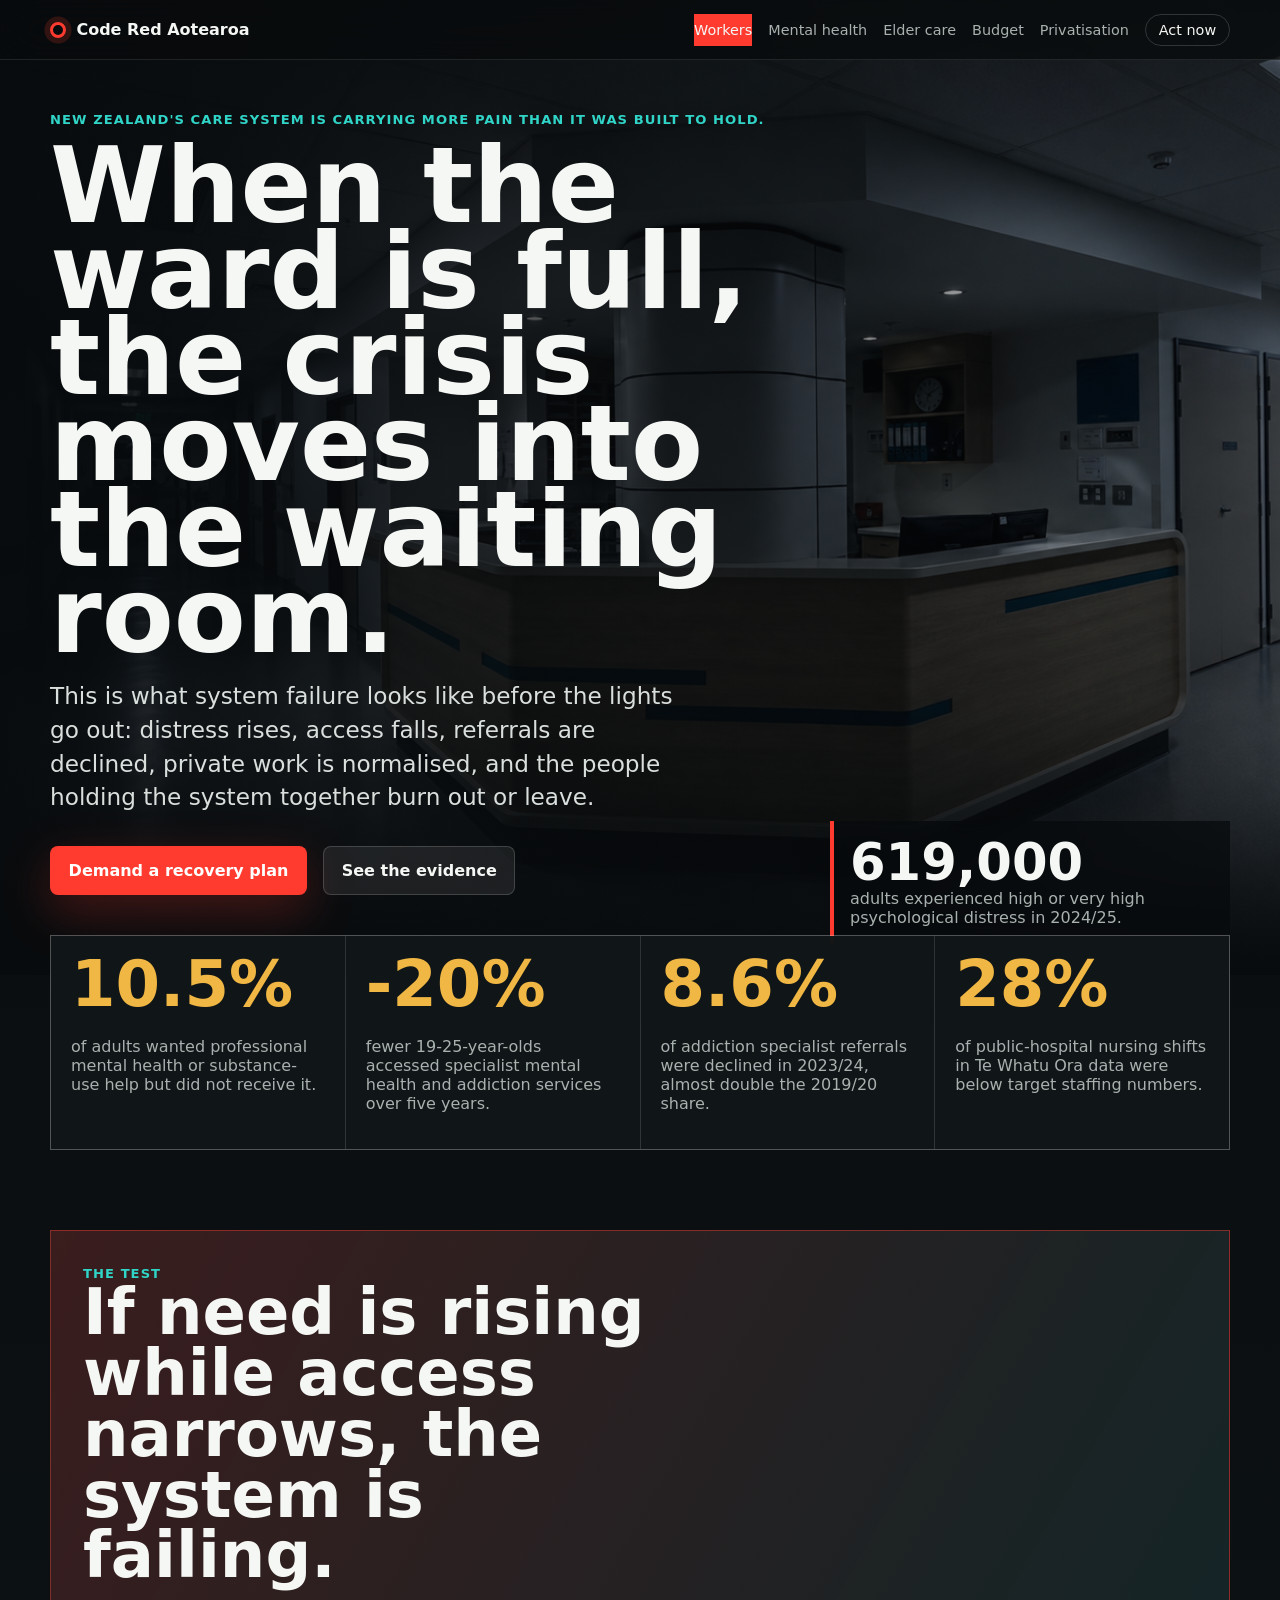
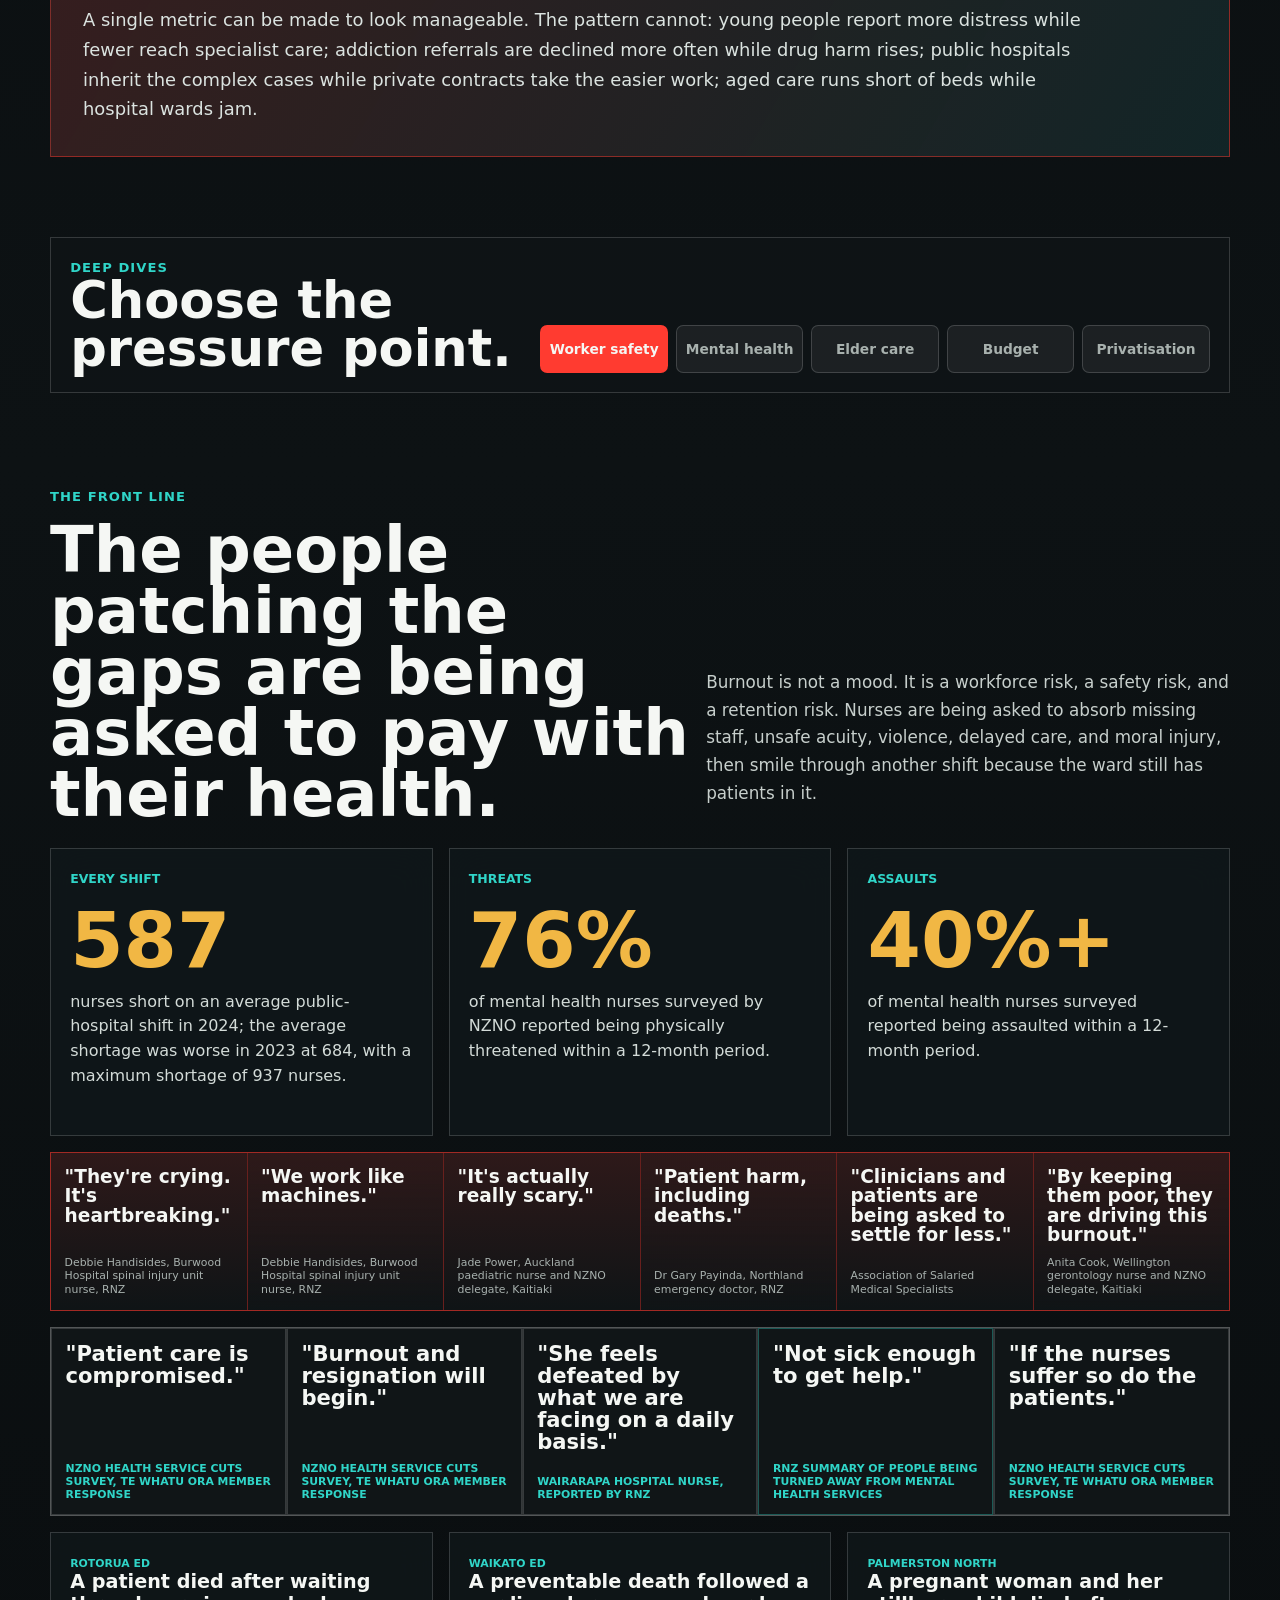
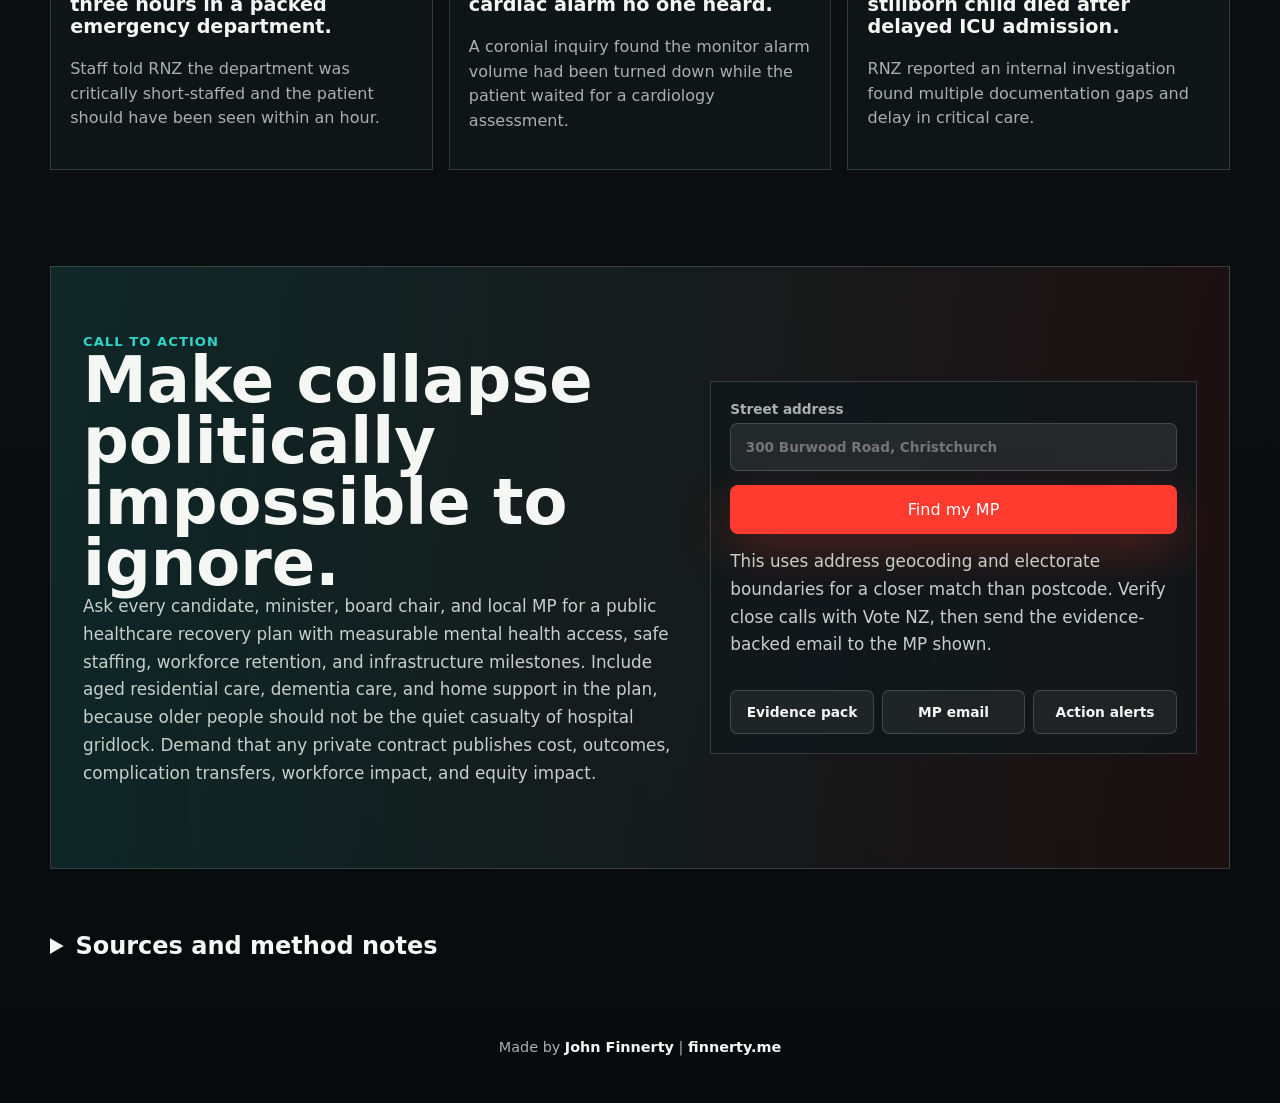
==== commit ce70f282: "Add entity metadata and sitemap" ====
--- a/index.html
+++ b/index.html
@@ -8,11 +8,85 @@
       name="description"
       content="A hard-hitting evidence-led campaign page on the pressure inside New Zealand's public healthcare and mental health systems."
     />
+    <meta name="author" content="John Finnerty" />
+    <link rel="canonical" href="https://johnfinnertynz.github.io/code-red-aotearoa/" />
+    <meta property="og:title" content="Code Red Aotearoa | NZ Healthcare Awareness" />
+    <meta
+      property="og:description"
+      content="Evidence-led public-interest project on pressure inside New Zealand's healthcare and mental health systems."
+    />
+    <meta property="og:type" content="website" />
+    <meta property="og:url" content="https://johnfinnertynz.github.io/code-red-aotearoa/" />
+    <meta property="og:image" content="https://johnfinnertynz.github.io/code-red-aotearoa/assets/burwood-hospital-dark-staffless.png" />
+    <meta name="twitter:card" content="summary_large_image" />
     <link rel="preload" href="assets/burwood-hospital-dark-staffless.png" as="image" />
     <link rel="icon" href="assets/favicon.svg" type="image/svg+xml" />
     <link rel="icon" href="assets/favicon-32.png" sizes="32x32" type="image/png" />
     <link rel="apple-touch-icon" href="assets/apple-touch-icon.png" />
     <link rel="stylesheet" href="styles.css" />
+    <script type="application/ld+json">
+      {
+        "@context": "https://schema.org",
+        "@graph": [
+          {
+            "@type": "Person",
+            "@id": "https://www.johnfinnerty.co.nz/#person",
+            "name": "John Finnerty",
+            "url": "https://www.johnfinnerty.co.nz/",
+            "sameAs": [
+              "https://finnerty.me/",
+              "https://github.com/johnfinnertynz"
+            ]
+          },
+          {
+            "@type": "WebSite",
+            "@id": "https://johnfinnertynz.github.io/code-red-aotearoa/#website",
+            "url": "https://johnfinnertynz.github.io/code-red-aotearoa/",
+            "name": "Code Red Aotearoa",
+            "description": "Evidence-led public-interest project on pressure inside New Zealand's healthcare and mental health systems.",
+            "inLanguage": "en-NZ",
+            "creator": {
+              "@id": "https://www.johnfinnerty.co.nz/#person"
+            }
+          },
+          {
+            "@type": "WebPage",
+            "@id": "https://johnfinnertynz.github.io/code-red-aotearoa/#webpage",
+            "url": "https://johnfinnertynz.github.io/code-red-aotearoa/",
+            "name": "Code Red Aotearoa | NZ Healthcare Awareness",
+            "description": "A hard-hitting evidence-led campaign page on the pressure inside New Zealand's public healthcare and mental health systems.",
+            "isPartOf": {
+              "@id": "https://johnfinnertynz.github.io/code-red-aotearoa/#website"
+            },
+            "creator": {
+              "@id": "https://www.johnfinnerty.co.nz/#person"
+            },
+            "breadcrumb": {
+              "@id": "https://johnfinnertynz.github.io/code-red-aotearoa/#breadcrumb"
+            },
+            "about": [
+              "New Zealand healthcare",
+              "mental health access",
+              "nurse staffing",
+              "aged care",
+              "public health policy"
+            ]
+          },
+          {
+            "@type": "BreadcrumbList",
+            "@id": "https://johnfinnertynz.github.io/code-red-aotearoa/#breadcrumb",
+            "itemListElement": [
+              {
+                "@type": "ListItem",
+                "position": 1,
+                "name": "Code Red Aotearoa",
+                "item": "https://johnfinnertynz.github.io/code-red-aotearoa/"
+              }
+            ]
+          }
+        ]
+      }
+    </script>
   </head>
   <body>
     <header class="topbar" aria-label="Primary">
@@ -698,7 +772,8 @@
       </section>
 
       <footer class="site-credit">
-        Made by <a href="https://johnfinnerty.co.nz">John Finnerty</a>
+        Made by <a href="https://www.johnfinnerty.co.nz/">John Finnerty</a> |
+        <a href="https://finnerty.me/">finnerty.me</a>
       </footer>
     </main>
 
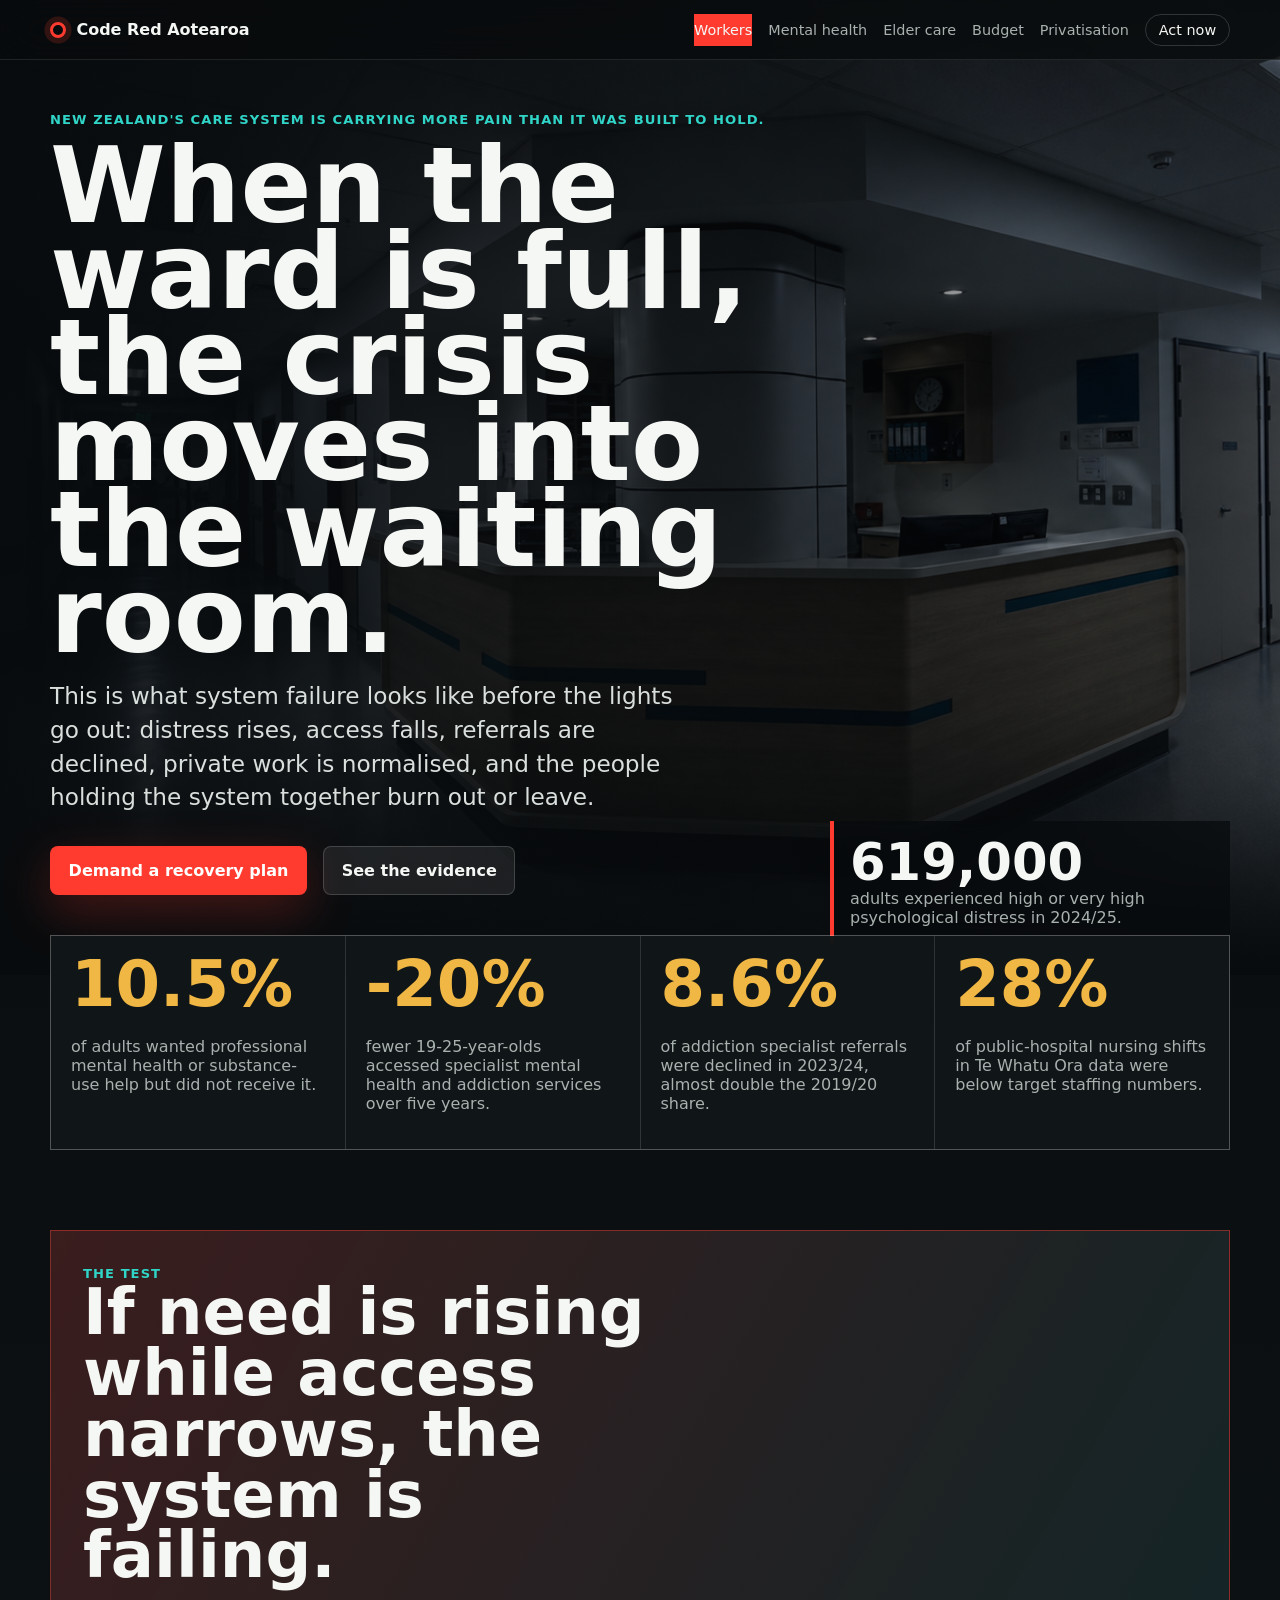
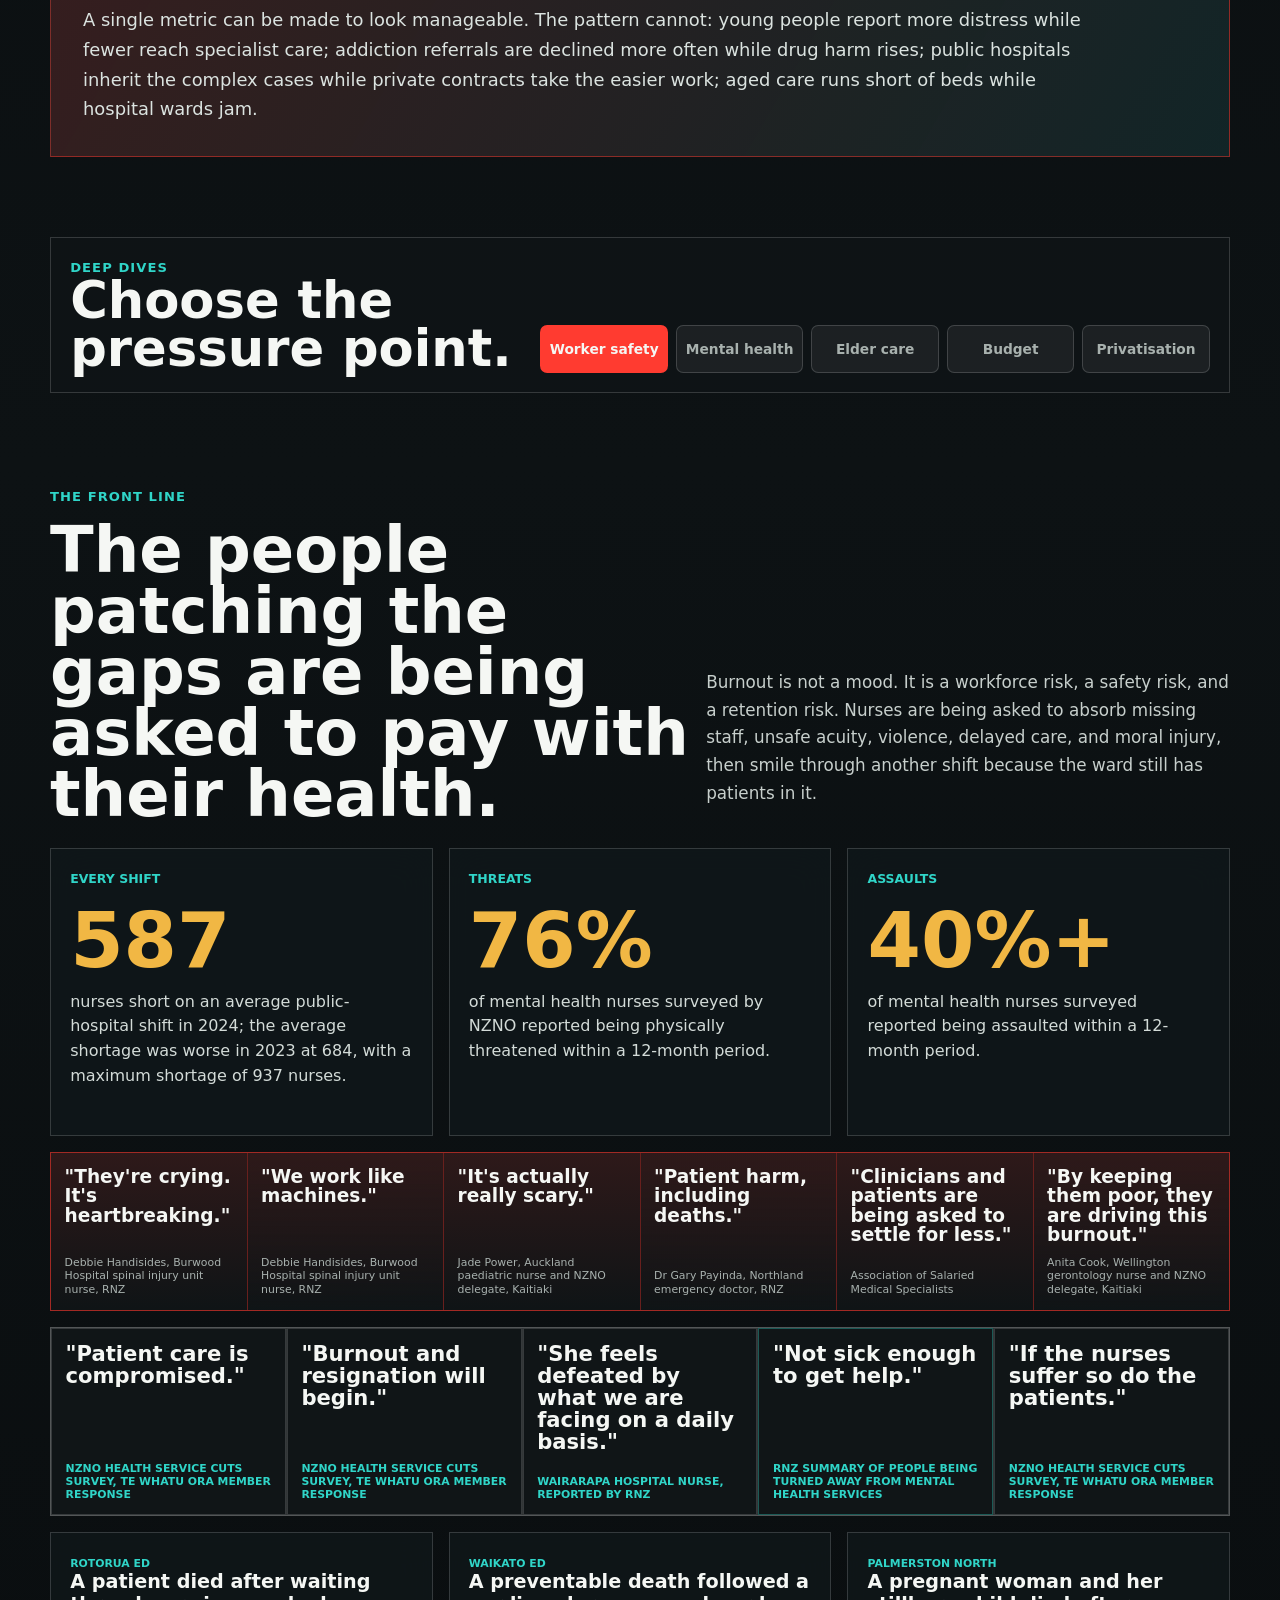
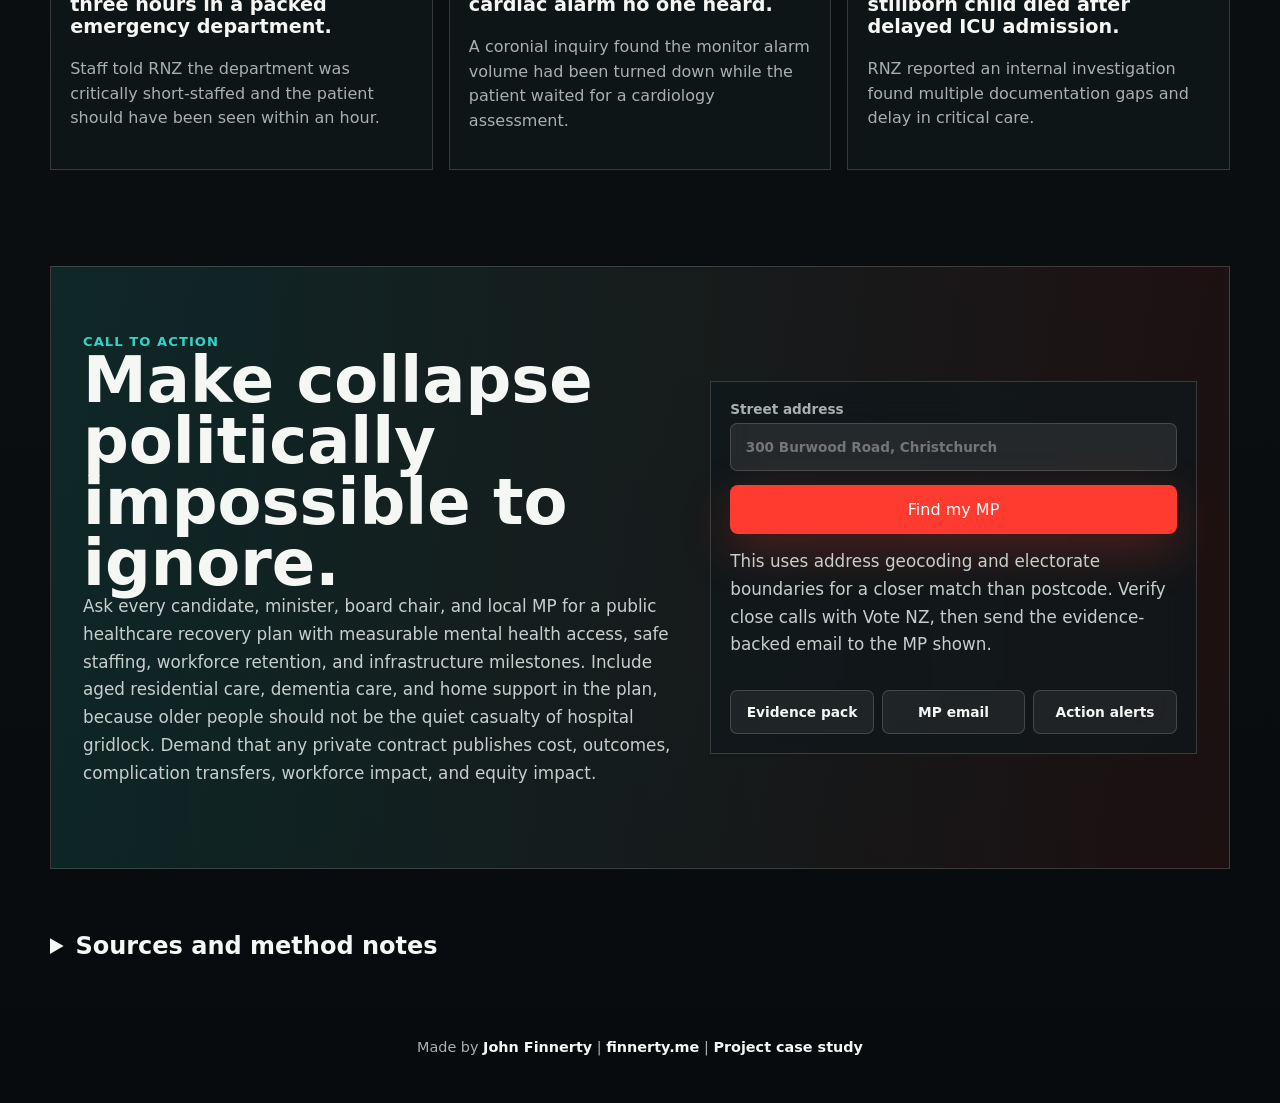
==== commit 14101c4a: "Add live project case study link" ====
--- a/index.html
+++ b/index.html
@@ -773,7 +773,8 @@
 
       <footer class="site-credit">
         Made by <a href="https://www.johnfinnerty.co.nz/">John Finnerty</a> |
-        <a href="https://finnerty.me/">finnerty.me</a>
+        <a href="https://finnerty.me/">finnerty.me</a> |
+        <a href="https://www.johnfinnerty.co.nz/projects/code-red-aotearoa.html">Project case study</a>
       </footer>
     </main>
 
